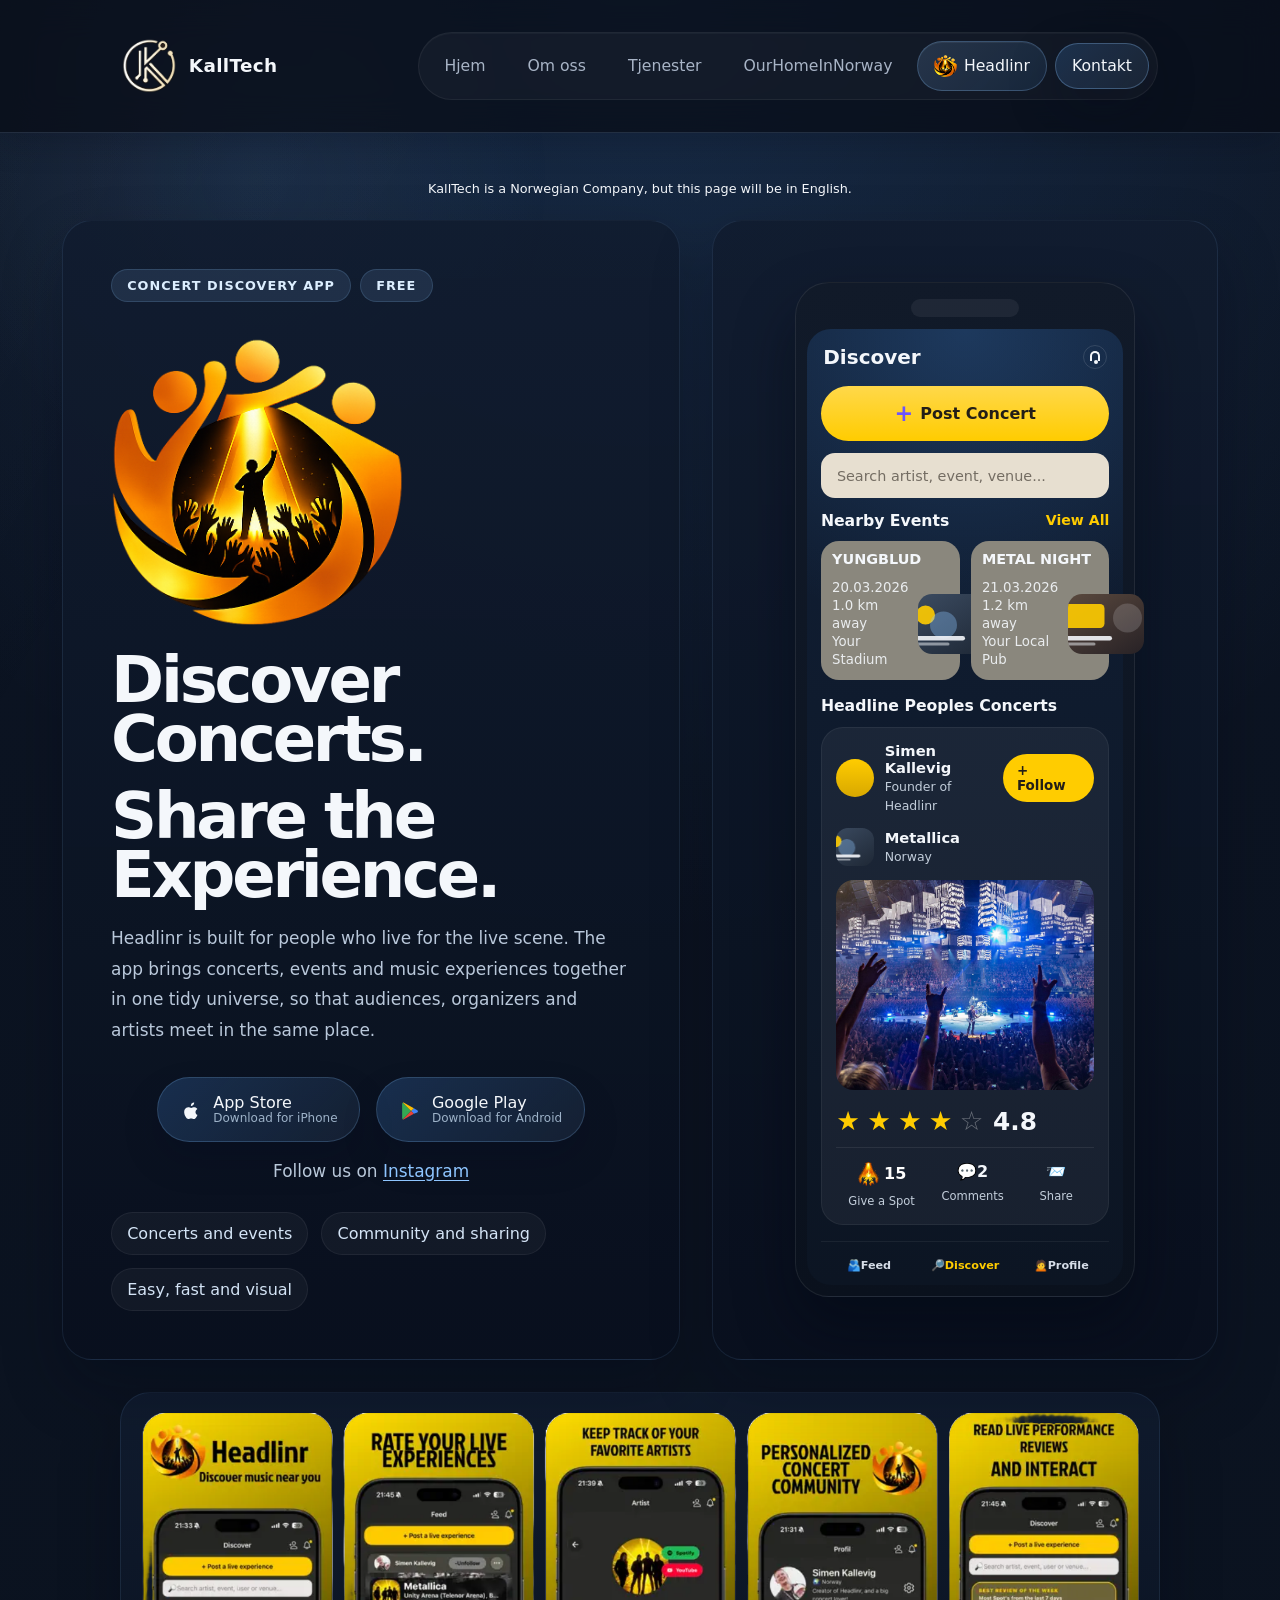
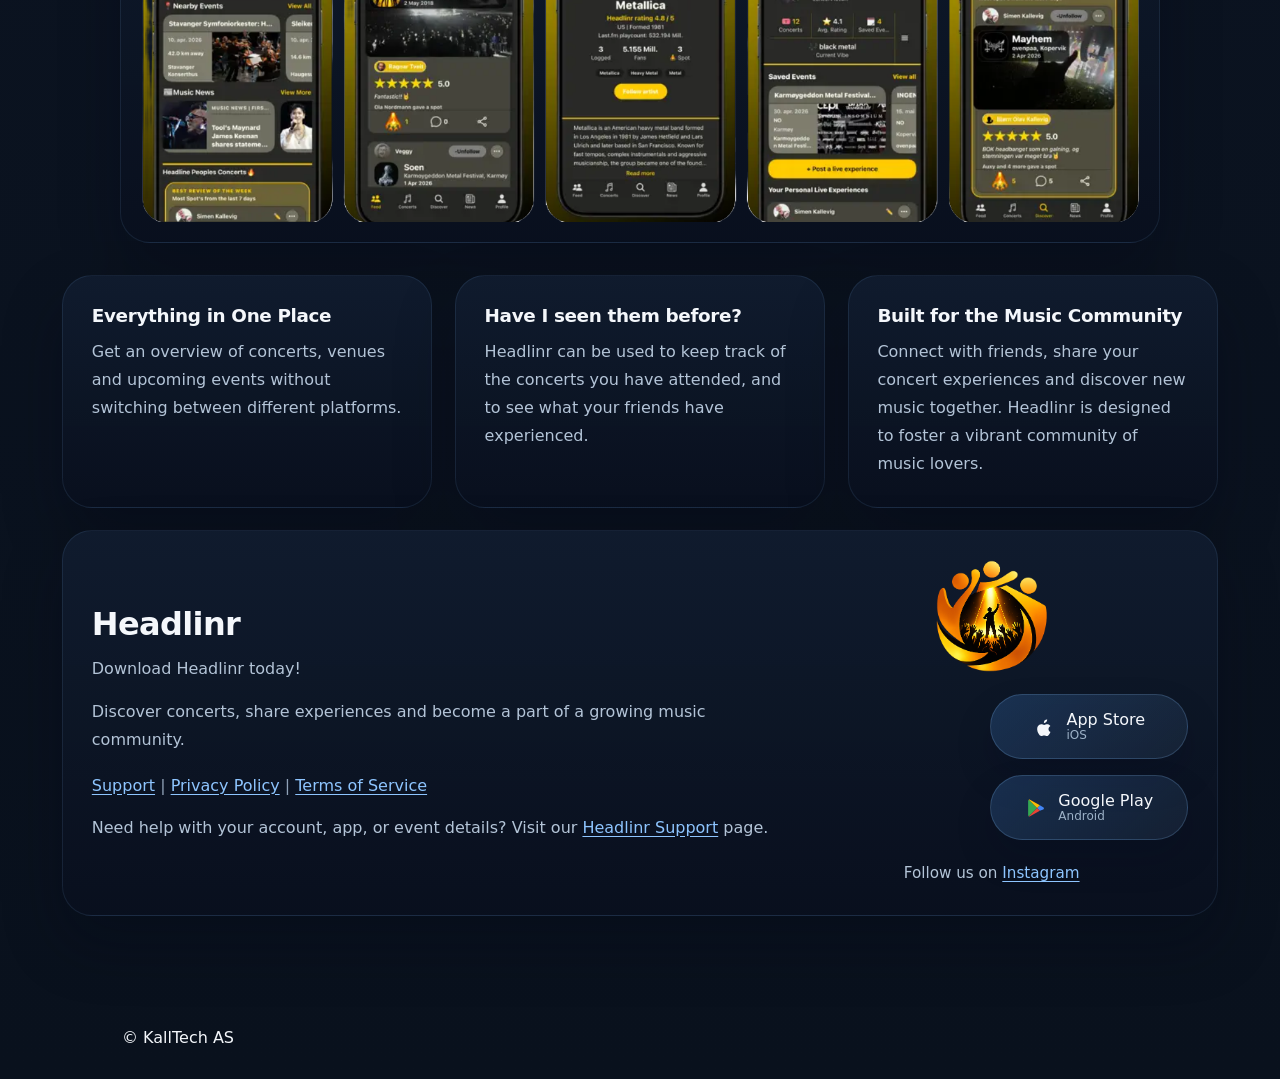
==== headlinr/index.html @ a06118d8 "Endret slik at den redirecter til app store og google play dersom brukeren lander på Headlinr fra mo" ====
<!DOCTYPE html>
<html lang="no">
<head>
  <link rel="icon" href="../headlinrfavicon.ico">
  <meta charset="UTF-8">
  <meta name="viewport" content="width=device-width, initial-scale=1.0"/>
  <title>Headlinr</title>
  <link rel="stylesheet" href="../css/style.css?v=20260510-1">
</head>
<body>

<header class="navbar">
  <div class="container nav-content">
    <a href="/" class="logo">
      <img src="../assets/Logo-Kalltech.png" alt="KallTech logo">
      <span>KallTech</span>
    </a>
    <nav class="nav-links">
      <a href="/">Hjem</a>
      <a href="/about/">Om oss</a>
      <a href="/services/">Tjenester</a>
      <a href="/ourhomeinnorway/">OurHomeInNorway</a>
      <a href="/headlinr/" class="active headlinr-link">
        <img src="../assets/Headlinr-logo.png" class="headlinr-icon" alt="Headlinr logo">
        Headlinr
      </a>
      <a href="/contact/" class="btn">Kontakt</a>
    </nav>
    <div class="menu-button" onclick="toggleMenu()">
      <span></span>
      <span></span>
      <span></span>
    </div>
  </div>
</header>

<div class="mobile-menu" id="mobileMenu">
  <a href="/">Hjem</a>
  <a href="/about/">Om oss</a>
  <a href="/services/">Tjenester</a>
  <a href="/ourhomeinnorway/">OurHomeInNorway</a>
  <a href="/headlinr/" class="active mobile-headlinr">
    <img src="../assets/Headlinr-logo.png" alt="Headlinr logo">
    Headlinr
  </a>
  <a href="/contact/" class="mobile-contact">Kontakt</a>
</div>

<main class="headlinr-page">
  <p style="text-align: center; margin-bottom: 1.5rem; font-size: 0.8rem;"> KallTech is a Norwegian Company, but this page will be in English.</p>
  <section class="headlinr-hero">
    <div class="headlinr-intro">
      <div class="headlinr-actions headlinr-store-links mobile-top-store-links">
        <a href="https://apps.apple.com/us/app/headlinr-live-music-events/id6761029478" target="_blank" rel="noopener noreferrer" class="store-button">
          <img src="../assets/apple-logo.svg" alt="Apple logo">
          <span class="store-button-stack">
            App Store
            <span class="store-button-subtitle">Download for iPhone</span>
          </span>
        </a>
        <a href="https://play.google.com/store/apps/details?id=no.kalltech.headlinr" target="_blank" rel="noopener noreferrer" class="store-button">
          <img src="../assets/google-play-logo.svg" alt="Google Play logo">
          <span class="store-button-stack">
            Google Play
            <span class="store-button-subtitle">Download for Android</span>
          </span>
        </a>
      </div>
      <span class="headlinr-kicker">Concert discovery app</span><span class="headlinr-kicker">Free</span>
      <img src="../assets/Headlinr-logo.png" alt="headlinrlogo2" class="headlinrlogo2">
      <h1>Discover Concerts.</h1><h1 style="margin-top: 1rem;">Share the Experience.</h1>
      <p>
        Headlinr is built for people who live for the live scene. The app brings concerts, events and music experiences together in one tidy universe, so that audiences, organizers and artists meet in the same place.
        
      </p>
      <div class="headlinr-actions headlinr-store-links">
        <a href="https://apps.apple.com/us/app/headlinr-live-music-events/id6761029478" target="_blank" rel="noopener noreferrer" class="store-button">
          <img src="../assets/apple-logo.svg" alt="Apple logo">
          <span class="store-button-stack">
            App Store
            <span class="store-button-subtitle">Download for iPhone</span>
          </span>
        </a>
        <a href="https://play.google.com/store/apps/details?id=no.kalltech.headlinr" target="_blank" rel="noopener noreferrer" class="store-button">
          <img src="../assets/google-play-logo.svg" alt="Google Play logo">
          <span class="store-button-stack">
            Google Play
            <span class="store-button-subtitle">Download for Android</span>
          </span>
        </a>
      </div>
      <p class="headlinr-social-link">
        Follow us on <a href="https://www.instagram.com/headlinr_app/" target="_blank" rel="noopener noreferrer" class="about-text-link">Instagram</a>
      </p>
      <div class="headlinr-meta">
        <span>Concerts and events</span>
        <span>Community and sharing</span>
        <span>Easy, fast and visual</span>
      </div>
    </div>

    <section class="headlinr-preview-panel headlinr-preview-panel-mobile">
      <img src="../assets/Headlinr_preview.png" alt="Headlinr app preview" class="headlinr-preview-image">
    </section>

    <aside class="headlinr-showcase">
      <div class="headlinr-device">
        <div class="headlinr-device-notch"></div>
        <div class="headlinr-screen">
          <div class="headlinr-app-top">
            <span class="headlinr-app-title">Discover</span>
            <span class="headlinr-app-bell" aria-hidden="true"></span>
          </div>

          <div class="headlinr-post-button">Post Concert</div>
          <div class="headlinr-search">Search artist, event, venue...</div>

          <div class="headlinr-section-bar">
            <strong>Nearby Events</strong>
            <a href="#">View All</a>
          </div>

          <div class="headlinr-nearby">
            <article class="headlinr-nearby-card">
              <h3>YUNGBLUD</h3>
              <div class="headlinr-nearby-card-content">
                <div>
                  <small>20.03.2026</small>
                  <small>1.0 km away</small>
                  <small>Your Stadium</small>
                </div>
                <img src="../assets/headlinr-event-1.svg" alt="Bytt eventbilde 1 her">
              </div>
            </article>
            <article class="headlinr-nearby-card">
              <h3>METAL NIGHT</h3>
              <div class="headlinr-nearby-card-content">
                <div>
                  <small>21.03.2026</small>
                  <small>1.2 km away</small>
                  <small>Your Local Pub</small>
                </div>
                <img src="../assets/headlinr-event-2.svg" alt="Bytt eventbilde 2 her">
              </div>
            </article>
          </div>

          <div class="headlinr-section-bar">
            <strong>Headline Peoples Concerts</strong>
          </div>

          <div class="headlinr-people-card">
            <div class="headlinr-people-head">
              <div class="headlinr-profile">
                <div class="headlinr-avatar"></div>
                <div>
                  <strong>Simen Kallevig</strong>
                  <span>Founder of Headlinr</span>
                </div>
              </div>
              <div class="headlinr-follow">+ Follow</div>
            </div>

            <div class="headlinr-band-line">
              <div class="headlinr-avatar band"></div>
              <div>
                <strong>Metallica</strong>
                <span>Norway</span>
              </div>
            </div>

            <img class="headlinr-concert-image" src="../assets/headlinr-concert-img.jpg" alt="Bytt concert card-bildet her">

            <div class="headlinr-rating">
              <span class="headlinr-star">★</span>
              <span class="headlinr-star">★</span>
              <span class="headlinr-star">★</span>
              <span class="headlinr-star">★</span>
              <span class="headlinr-star muted">☆</span>
              <span class="headlinr-rating-value">4.8</span>
            </div>

            <div class="headlinr-stats">
              <div>
                <strong>🤘15</strong>
                <span>Give a Spot</span>
              </div>
              <div>
                <strong>💬2</strong>
                <span>Comments</span>
              </div>
              <div>
                <strong>📨</strong>
                <span>Share</span>
              </div>
            </div>
          </div>

          <div class="headlinr-bottom-nav">
            <div><strong>🫂Feed</strong></div>
            <div class="active"><strong>🔎Discover</strong></div>
            <div><strong>🙍Profile</strong></div>
          </div>
        </div>
      </div>
    </aside>
  </section>

  <section class="headlinr-preview-panel">
    <img src="../assets/Headlinr_preview.png" alt="Headlinr app preview" class="headlinr-preview-image">
  </section>

  <section class="headlinr-grid">
    <article class="headlinr-feature">
      <h2>Everything in One Place</h2>
      <p>
        Get an overview of concerts, venues and upcoming events without switching between different platforms.
      </p>
    </article>
    <article class="headlinr-feature">
      <h2>Have I seen them before?</h2>
      <p>
        Headlinr can be used to keep track of the concerts you have attended, and to see what your friends have experienced.
      </p>
    </article>
    <article class="headlinr-feature">
      <h2>Built for the Music Community</h2>
      <p>
        Connect with friends, share your concert experiences and discover new music together. Headlinr is designed to foster a vibrant community of music lovers.
      </p>
    </article>

    <div class="headlinr-stores">
      <div>
        <h2 style="font-size: 2em;">Headlinr </h2>
        <p>Download Headlinr today!</p>
        <p style="margin-top: 15px;">Discover concerts, share experiences and become a part of a growing music community.
        </p>
        <p style="margin-top: 18px;">
          <a href="/headlinr/support/" class="about-text-link">Support</a>
          <span class="about-muted">|</span>
          <a href="/headlinr/privacy/" class="about-text-link">Privacy Policy</a>
          <span class="about-muted">|</span>
          <a href="/headlinr/terms/" class="about-text-link">Terms of Service</a>
        </p>
        <p style="margin-top: 14px; color: #b3c4d7;">Need help with your account, app, or event details? Visit our <a href="/headlinr/support/" class="about-text-link">Headlinr Support</a> page.</p>
      </div>
      
      <div class="headlinr-store-cta">
        <img src="../assets/Headlinr-logo.png" alt="headlinrlogo3" class="headlinrlogo3">
        <div class="headlinr-actions headlinr-store-links">
          <a href="https://apps.apple.com/us/app/headlinr-live-music-events/id6761029478" target="_blank" rel="noopener noreferrer" class="store-button">
            <img src="../assets/apple-logo.svg" alt="Apple logo">
            <span class="store-button-stack">
              App Store
              <span class="store-button-subtitle">iOS</span>
            </span>
          </a>
          
          <a href="https://play.google.com/store/apps/details?id=no.kalltech.headlinr" target="_blank" rel="noopener noreferrer" class="store-button">
            <img src="../assets/google-play-logo.svg" alt="Google Play logo">
            <span class="store-button-stack">
              Google Play
              <span class="store-button-subtitle">Android</span>
            </span>
          </a>
        </div>
        <p class="headlinr-social-link">
          Follow us on <a href="https://www.instagram.com/headlinr_app/" target="_blank" rel="noopener noreferrer" class="about-text-link">Instagram</a>
        </p>
      </div>
    </div>
  </section>
</main>

<footer>
  <div class="container">
    <p>&copy; KallTech AS</p>
  </div>
</footer>

<script src="../assets/site.js"></script>

</body>
</html>
---- css/style.css ----
:root {
  --bg: #0a1220;
  --bg-elevated: rgba(10, 18, 32, 0.82);
  --surface: rgba(17, 28, 47, 0.78);
  --surface-strong: #15243c;
  --text: #f4f7fb;
  --muted: #a8b4c6;
  --accent: #8ec5ff;
  --accent-strong: #4ea1ff;
  --border: rgba(160, 193, 232, 0.16);
  --shadow: 0 18px 50px rgba(3, 10, 24, 0.28);
  --theme-transition-duration: 1500ms;
  --page-fade-duration: 800ms;
  --theme-transition-ease: cubic-bezier(0.22, 1, 0.36, 1);
}

* {
  margin: 0;
  padding: 0;
  box-sizing: border-box;
  font-family: "Segoe UI", system-ui, sans-serif;
}

html {
  scroll-behavior: smooth;
}

body {
  position: relative;
  isolation: isolate;
  background: var(--bg);
  color: var(--text);
  background-image:
    radial-gradient(circle at top, rgba(78, 161, 255, 0.16), transparent 34%),
    linear-gradient(180deg, #0d1524 0%, #09111d 100%);
  min-height: 100vh;
  transition: color var(--theme-transition-duration) var(--theme-transition-ease);
}

body::before {
  content: "";
  position: fixed;
  inset: 0;
  z-index: -2;
  pointer-events: none;
  background:
    linear-gradient(120deg, rgba(255, 255, 255, 0.025), transparent 30%),
    radial-gradient(circle at 20% 20%, rgba(142, 197, 255, 0.08), transparent 25%);
  opacity: 0.9;
  transition:
    background var(--theme-transition-duration) var(--theme-transition-ease),
    opacity var(--theme-transition-duration) var(--theme-transition-ease);
}

body::after {
  content: "";
  position: fixed;
  inset: 0;
  z-index: -1;
  pointer-events: none;
  opacity: 0;
  background:
    radial-gradient(circle at top, rgba(78, 161, 255, 0.16), transparent 34%),
    linear-gradient(180deg, #0d1524 0%, #09111d 100%);
  transition:
    opacity var(--theme-transition-duration) var(--theme-transition-ease),
    background var(--theme-transition-duration) var(--theme-transition-ease);
}

body.page-is-leaving::after {
  opacity: 1;
}

.container {
  max-width: 1100px;
  margin: auto;
  padding: 2rem;
}

.navbar{
  position: sticky;
  top: 0;
  z-index: 900;
  background: rgba(7, 12, 22, 0.72);
  backdrop-filter: blur(18px);
  border-bottom: 1px solid var(--border);
  box-shadow: 0 10px 30px rgba(1, 6, 17, 0.18);
  transition:
    background var(--theme-transition-duration) var(--theme-transition-ease),
    border-color var(--theme-transition-duration) var(--theme-transition-ease),
    box-shadow var(--theme-transition-duration) var(--theme-transition-ease);
}

.nav-content {
  display: flex;
  justify-content: space-between;
  align-items: center;
  gap: 1.25rem;
  min-height: 88px;
}

.menu-button{
  display:none;
  flex-direction:column;
  gap:5px;
  cursor:pointer;
  padding: 0.85rem;
  border-radius: 16px;
  background: rgba(255, 255, 255, 0.04);
  border: 1px solid rgba(255, 255, 255, 0.08);
  transition: background 0.25s ease, border-color 0.25s ease, transform 0.25s ease;
}

.menu-button:hover {
  background: rgba(142, 197, 255, 0.1);
  border-color: rgba(142, 197, 255, 0.28);
  transform: translateY(-1px);
}

.menu-button span{
  width:24px;
  height:2px;
  background:#e6edf3;
  border-radius: 999px;
}

.logo{
  display:flex;
  align-items:center;
  gap:12px;
  text-decoration:none;
  color:var(--text);
  font-size: 1.15rem;
  font-weight: 600;
  letter-spacing: 0.02em;
  transition: color var(--theme-transition-duration) var(--theme-transition-ease);
}

.logo img{
  height:55px;
}

.nav-links {
  display: flex;
  align-items: center;
  gap: 0.5rem;
  padding: 0.5rem;
  border-radius: 999px;
  background: rgba(255, 255, 255, 0.035);
  border: 1px solid rgba(255, 255, 255, 0.06);
  box-shadow: inset 0 1px 0 rgba(255, 255, 255, 0.03);
  transition:
    background var(--theme-transition-duration) var(--theme-transition-ease),
    border-color var(--theme-transition-duration) var(--theme-transition-ease);
}

.mobile-menu {
  display: none;
}

.nav-links a,
.mobile-menu a {
  position: relative;
}

.headlinr-link,
.mobile-headlinr{
  display:flex;
  align-items:center;
  gap:6px;
}

.headlinr-icon{
  height:22px;
}

.headlinrlogo {
  display: flex;
  justify-content: center;
  align-items: center;
  margin: 2rem 0;            
}

.headlinrlogo img {
  height: 360px;
  width: auto;
}
.headlinrlogo2 {
  height: 290px;
  width: auto;
  max-width: 100%;
  object-fit: contain;
  display: block;
  margin: 1rem 0 1.5rem;
}
.headlinrlogo3 {
  height: 112px;
  width: 112px;
  display: block;
  margin: 0 auto 1rem;
}
.Kalltechlogo {
  display: flex;
  justify-content: center;
  align-items: center;
  margin-top: 2rem;            
}

.Kalltechlogo img {
  height: 300px;
  width: auto;
}

.nav-links a,
.mobile-menu a {
  display: inline-flex;
  align-items: center;
  justify-content: center;
  gap: 0.45rem;
  text-decoration: none;
  color: var(--muted);
  transition:
    color var(--theme-transition-duration) var(--theme-transition-ease),
    background var(--theme-transition-duration) var(--theme-transition-ease),
    border-color var(--theme-transition-duration) var(--theme-transition-ease),
    transform 0.25s ease;
}

.nav-links a {
  padding: 0.8rem 1rem;
  border-radius: 999px;
  border: 1px solid transparent;
  font-size: 0.98rem;
  font-weight: 500;
}

.nav-links a:hover {
  color: var(--text);
  background: rgba(255, 255, 255, 0.055);
  border-color: rgba(255, 255, 255, 0.08);
  transform: translateY(-1px);
}

.nav-links a.active {
  color: var(--text);
  background: linear-gradient(135deg, rgba(142, 197, 255, 0.16), rgba(78, 161, 255, 0.1));
  border-color: rgba(142, 197, 255, 0.25);
  box-shadow: inset 0 1px 0 rgba(255, 255, 255, 0.06);
}

.nav-links .btn,
.mobile-menu .mobile-contact {
  color: var(--text);
  background: linear-gradient(135deg, rgba(78, 161, 255, 0.18), rgba(142, 197, 255, 0.08));
  border-color: rgba(142, 197, 255, 0.3);
}

.nav-links .btn:hover,
.mobile-menu .mobile-contact:hover {
  color: var(--text);
  background: linear-gradient(135deg, rgba(78, 161, 255, 0.28), rgba(142, 197, 255, 0.16));
  border-color: rgba(142, 197, 255, 0.42);
}

a {
  text-decoration: none;
  color: inherit;
}

a:hover {
  color: inherit;
}

.btn {
  padding: 0.8rem 1.15rem;
  border: 1px solid var(--accent);
  border-radius: 999px;
  color: var(--accent);
  font-weight: 600;
  box-shadow: var(--shadow);
}

.btn.secondary {
  display: inline-block;
  margin-top: 1rem;
}

.btnincontainer {
  padding: 0.5rem 0.5rem;
  border: 1px solid var(--accent);
  border-radius: 6px;
  color: var(--accent);
}

.btnincontainer.secondary {
  display: inline-block;
  margin-top: 1rem;
}

.hero {
  padding: 6rem 2rem;
  text-align: center;
}

.hero h1 {
  font-size: 3rem;
  margin-bottom: 1rem;
  letter-spacing: -0.03em;
}

.features {
  display: grid;
  grid-template-columns: repeat(auto-fit, minmax(250px, 1fr));
  gap: 2rem;
  align-items: center;
}

.feature {
  background: linear-gradient(180deg, rgba(21, 36, 60, 0.95), rgba(15, 25, 41, 0.95));
  padding: 2rem;
  border-radius: 20px;
  border: 1px solid rgba(142, 197, 255, 0.08);
  box-shadow: var(--shadow);
}

.page h1 {
  margin-bottom: 1rem;
}

.page {
  position: relative;
  z-index: 1;
}

.about-page {
  max-width: 920px;
  padding-top: 4rem;
  padding-bottom: 5rem;
}

.about-hero {
  margin-bottom: 3rem;
}

.about-kicker {
  display: inline-flex;
  align-items: center;
  padding: 0.45rem 0.9rem;
  margin-bottom: 1rem;
  border-radius: 999px;
  color: #dceeff;
  background: rgba(142, 197, 255, 0.12);
  border: 1px solid rgba(142, 197, 255, 0.16);
  font-size: 0.8rem;
  font-weight: 700;
  letter-spacing: 0.08em;
  text-transform: uppercase;
}

.about-hero h1 {
  font-size: clamp(2.4rem, 5vw, 4.2rem);
  line-height: 1.02;
  letter-spacing: -0.04em;
  margin-bottom: 1.2rem;
}

.about-lead {
  max-width: 60ch;
  color: #b9c8da;
  font-size: 1.08rem;
  line-height: 1.9;
}

.about-section {
  padding: 2rem 0;
  border-top: 1px solid rgba(255, 255, 255, 0.08);
}

.about-section h2 {
  margin-bottom: 1rem;
  font-size: 1.35rem;
  letter-spacing: -0.02em;
}

.about-section p {
  max-width: 68ch;
  color: #c0cfde;
  line-height: 1.9;
}

.about-section p + p {
  margin-top: 1rem;
}

.about-inline-links {
  display: flex;
  flex-wrap: wrap;
  align-items: center;
  gap: 1rem;
  margin-top: 1.4rem;
}

.about-text-link {
  color: #8ec5ff;
  text-decoration: underline;
  text-underline-offset: 0.2rem;
}

.about-muted {
  color: #8fa1b7;
}

.about-closing {
  border-bottom: 1px solid rgba(255, 255, 255, 0.08);
}

.services li {
  margin: 0.8rem 0;
}

.warm-theme-page.warm-theme-active {
  color: #42352b;
  background:
    radial-gradient(circle at top, rgba(214, 189, 156, 0.38), transparent 32%),
    linear-gradient(180deg, #f8f3eb 0%, #efe4d6 100%);
}

.warm-theme-page.warm-theme-active::before {
  background:
    linear-gradient(135deg, rgba(255, 255, 255, 0.28), transparent 34%),
    radial-gradient(circle at 15% 15%, rgba(214, 189, 156, 0.22), transparent 24%);
}

.warm-theme-page.warm-theme-active .navbar {
  background: rgba(248, 242, 233, 0.84);
  border-bottom: 1px solid rgba(117, 91, 67, 0.12);
  box-shadow: 0 12px 30px rgba(110, 89, 67, 0.08);
}

.warm-theme-page.warm-theme-active .logo,
.warm-theme-page.warm-theme-active .nav-links .btn,
.warm-theme-page.warm-theme-active .mobile-menu .mobile-contact,
.warm-theme-page.warm-theme-active .nav-links a.active,
.warm-theme-page.warm-theme-active .mobile-menu a.active {
  color: #43362b;
}

.warm-theme-page.warm-theme-active .nav-links {
  background: rgba(255, 255, 255, 0.52);
  border-color: rgba(117, 91, 67, 0.1);
}

.warm-theme-page.warm-theme-active .nav-links a,
.warm-theme-page.warm-theme-active .mobile-menu a {
  color: #7c6959;
}

.warm-theme-page.warm-theme-active .nav-links a:hover {
  color: #43362b;
  background: rgba(117, 91, 67, 0.06);
  border-color: rgba(117, 91, 67, 0.08);
}

.warm-theme-page.warm-theme-active .nav-links a.active,
.warm-theme-page.warm-theme-active .mobile-menu a.active {
  background: linear-gradient(135deg, rgba(214, 189, 156, 0.36), rgba(255, 255, 255, 0.58));
  border-color: rgba(117, 91, 67, 0.16);
  box-shadow: inset 0 1px 0 rgba(255, 255, 255, 0.4);
}

.warm-theme-page.warm-theme-active .nav-links .btn,
.warm-theme-page.warm-theme-active .mobile-menu .mobile-contact {
  background: linear-gradient(135deg, rgba(214, 189, 156, 0.42), rgba(255, 255, 255, 0.62));
  border-color: rgba(117, 91, 67, 0.16);
}

.warm-theme-page.warm-theme-active .menu-button {
  background: rgba(255, 255, 255, 0.5);
  border-color: rgba(117, 91, 67, 0.1);
}

.warm-theme-page.warm-theme-active .menu-button span {
  background: #5e4c3d;
}

.warm-theme-page.warm-theme-active .mobile-menu {
  background: rgba(248, 242, 233, 0.97);
  border-left: 1px solid rgba(117, 91, 67, 0.12);
}

.warm-theme-page.warm-theme-active .mobile-menu a:hover {
  color: #43362b;
  background: rgba(117, 91, 67, 0.06);
  border-color: rgba(117, 91, 67, 0.08);
}

.warm-theme-page.warm-theme-active footer {
  color: #6f5c4c;
}

.warm-theme-page main,
.warm-theme-page footer,
.page-pre-enter main,
.page-pre-enter footer,
.page-transition-exit main,
.page-transition-exit footer,
.page-transition-enter main,
.page-transition-enter footer {
  transition:
    opacity var(--page-fade-duration) var(--theme-transition-ease),
    transform var(--page-fade-duration) var(--theme-transition-ease);
}

.page-pre-enter main,
.page-pre-enter footer {
  opacity: 0;
  transform: translateY(18px);
}

.warm-theme-page.warm-theme-exit main,
.warm-theme-page.warm-theme-exit footer,
.page-transition-exit main,
.page-transition-exit footer {
  opacity: 0;
  transform: translateY(20px);
}

.our-home-shell {
  max-width: 1180px;
  margin: 0 auto;
  padding: 3rem 2rem 5rem;
}

.warm-theme-page.warm-theme-active .our-home-shell {
  animation: warmThemeFade 1.35s var(--theme-transition-ease) both;
}

.our-home-hero {
  display: grid;
  grid-template-columns: minmax(0, 1.2fr) minmax(280px, 0.8fr);
  gap: 2rem;
  align-items: stretch;
}

.our-home-intro,
.our-home-card,
.our-home-gallery figure {
  background: rgba(255, 255, 255, 0.58);
  border: 1px solid rgba(117, 91, 67, 0.1);
  border-radius: 28px;
  box-shadow: 0 24px 50px rgba(120, 97, 71, 0.08);
}

.our-home-intro {
  padding: 3rem;
}

.our-home-kicker {
  display: inline-block;
  margin-bottom: 1rem;
  padding: 0.45rem 0.9rem;
  border-radius: 999px;
  background: rgba(214, 189, 156, 0.28);
  color: #7a604a;
  font-size: 0.8rem;
  font-weight: 700;
  letter-spacing: 0.08em;
  text-transform: uppercase;
}

.our-home-intro h1 {
  font-size: clamp(2.8rem, 5vw, 4.6rem);
  line-height: 0.95;
  letter-spacing: -0.04em;
  margin-bottom: 1.25rem;
}

.our-home-intro p {
  max-width: 55ch;
  font-size: 1.05rem;
  line-height: 1.75;
  color: #6f5c4c;
}

.our-home-actions {
  display: flex;
  flex-wrap: wrap;
  gap: 1rem;
  margin-top: 2rem;
}

.our-home-link {
  display: inline-flex;
  align-items: center;
  gap: 0.75rem;
  padding: 1rem 1.4rem;
  border-radius: 999px;
  background: #43362b;
  color: #f8f3eb;
  box-shadow: 0 20px 40px rgba(67, 54, 43, 0.18);
  transition: transform 0.25s ease, box-shadow 0.25s ease, background 0.25s ease;
}

.our-home-link:hover {
  transform: translateY(-2px);
  box-shadow: 0 24px 45px rgba(67, 54, 43, 0.24);
  background: #34281f;
}

.our-home-note {
  display: inline-flex;
  align-items: center;
  padding: 1rem 1.15rem;
  border-radius: 999px;
  background: rgba(214, 189, 156, 0.24);
  color: #7a604a;
}

.our-home-card {
  padding: 2rem;
  display: flex;
  flex-direction: column;
  justify-content: space-between;
  gap: 1.2rem;
}

.our-home-card h2,
.our-home-gallery h2 {
  font-size: 1.1rem;
  letter-spacing: -0.02em;
}

.our-home-card p,
.our-home-gallery figcaption,
.our-home-gallery p {
  color: #6f5c4c;
  line-height: 1.7;
}

.our-home-list {
  display: grid;
  gap: 0.9rem;
}

.our-home-list span {
  display: inline-flex;
  align-items: center;
  gap: 0.7rem;
  padding: 0.95rem 1rem;
  border-radius: 18px;
  background: rgba(214, 189, 156, 0.16);
}

.our-home-gallery {
  margin-top: 2rem;
  display: grid;
  grid-template-columns: repeat(3, minmax(0, 1fr));
  gap: 1.4rem;
}

.our-home-gallery figure {
  padding: 1rem;
  animation: floatIn 0.9s ease both;
}

.our-home-gallery figure:nth-child(2) {
  animation-delay: 0.12s;
}

.our-home-gallery figure:nth-child(3) {
  animation-delay: 0.24s;
}

.our-home-gallery-image {
  width: 100%;
  aspect-ratio: 4 / 5;
  border-radius: 22px;
  background:
    linear-gradient(135deg, rgba(214, 189, 156, 0.42), rgba(255, 255, 255, 0.92)),
    repeating-linear-gradient(
      -45deg,
      rgba(117, 91, 67, 0.08) 0,
      rgba(117, 91, 67, 0.08) 12px,
      rgba(255, 255, 255, 0.22) 12px,
      rgba(255, 255, 255, 0.22) 24px
    );
  overflow: hidden;
}

.our-home-gallery-image img {
  width: 100%;
  height: 100%;
  object-fit: cover;
  display: block;
}

.our-home-gallery figcaption {
  padding: 1rem 0.35rem 0.25rem;
}

.our-home-gallery strong {
  display: block;
  margin-bottom: 0.35rem;
  color: #43362b;
}

.headlinr-page {
  position: relative;
  z-index: 1;
  max-width: 1220px;
  margin: 0 auto;
  padding: 3rem 2rem 5rem;
}

.headlinr-hero {
  display: grid;
  grid-template-columns: minmax(0, 1.1fr) minmax(320px, 0.9fr);
  gap: 2rem;
  align-items: stretch;
}

.headlinr-intro,
.headlinr-showcase,
.headlinr-feature,
.headlinr-stores {
  border-radius: 30px;
  border: 1px solid rgba(142, 197, 255, 0.1);
  background:
    linear-gradient(180deg, rgba(17, 28, 47, 0.92), rgba(9, 16, 30, 0.96));
  box-shadow: 0 28px 60px rgba(2, 8, 21, 0.28);
}

.headlinr-intro {
  padding: 3rem;
  overflow: hidden;
}

.headlinr-kicker {
  display: inline-flex;
  align-items: center;
  gap: 0.55rem;
  padding: 0.5rem 0.95rem;
  margin-bottom: 1.2rem;
  border-radius: 999px;
  color: #dceeff;
  background: rgba(142, 197, 255, 0.12);
  border: 1px solid rgba(142, 197, 255, 0.16);
  font-size: 0.8rem;
  font-weight: 700;
  letter-spacing: 0.08em;
  text-transform: uppercase;
}

.headlinr-kicker + .headlinr-kicker {
  margin-left: 0.55rem;
}

.headlinr-intro h1 {
  font-size: clamp(3rem, 5vw, 5rem);
  line-height: 0.92;
  letter-spacing: -0.05em;
  margin-bottom: 1.15rem;
}

.headlinr-intro p {
  max-width: 58ch;
  color: #b9c8da;
  font-size: 1.06rem;
  line-height: 1.8;
}

.headlinr-actions {
  display: flex;
  flex-wrap: wrap;
  gap: 1rem;
  margin-top: 2rem;
}

.headlinr-store-cta {
  display: flex;
  flex-direction: column;
  align-items: center;
  gap: 0.4rem;
}

.headlinr-store-links {
  justify-content: center;
}

.mobile-top-store-links {
  display: none;
}

.headlinr-social-link {
  margin-top: 0.85rem;
  text-align: center;
  color: #b3c4d7;
  font-size: 0.95rem;
}

.store-button {
  display: inline-flex;
  align-items: center;
  justify-content: center;
  gap: 0.7rem;
  min-width: 198px;
  padding: 1rem 1.35rem;
  border-radius: 999px;
  border: 1px solid rgba(142, 197, 255, 0.2);
  color: #f4f7fb;
  background: linear-gradient(135deg, rgba(78, 161, 255, 0.2), rgba(142, 197, 255, 0.08));
  box-shadow: 0 18px 36px rgba(4, 12, 28, 0.2);
  transition: transform 0.25s ease, box-shadow 0.25s ease, background 0.25s ease, border-color 0.25s ease;
}

.store-button img {
  width: 22px;
  height: 22px;
  flex-shrink: 0;
}

.store-button-stack {
  display: inline-flex;
  flex-direction: column;
  align-items: flex-start;
  line-height: 1.1;
}

.store-button:hover {
  transform: translateY(-2px);
  background: linear-gradient(135deg, rgba(78, 161, 255, 0.28), rgba(142, 197, 255, 0.14));
  border-color: rgba(142, 197, 255, 0.3);
  box-shadow: 0 22px 40px rgba(4, 12, 28, 0.28);
}

.store-button-subtitle {
  display: block;
  font-size: 0.75rem;
  color: #9db2c8;
}

.headlinr-meta {
  display: flex;
  flex-wrap: wrap;
  gap: 0.8rem;
  margin-top: 1.6rem;
}

.headlinr-meta span {
  padding: 0.7rem 0.95rem;
  border-radius: 999px;
  background: rgba(255, 255, 255, 0.04);
  border: 1px solid rgba(255, 255, 255, 0.06);
  color: #d4e4f6;
}

.headlinr-showcase {
  padding: 1.4rem;
  display: grid;
  place-items: center;
  position: relative;
  overflow: hidden;
}

.headlinr-showcase::before {
  content: "";
  position: absolute;
  inset: 10% 16% auto;
  height: 180px;
  border-radius: 999px;
  background: radial-gradient(circle, rgba(78, 161, 255, 0.3), transparent 70%);
  filter: blur(12px);
}

.headlinr-device {
  position: relative;
  width: min(100%, 340px);
  padding: 0.7rem;
  border-radius: 34px;
  background: linear-gradient(180deg, #111a29, #0a111d);
  border: 1px solid rgba(255, 255, 255, 0.08);
  box-shadow: 0 30px 60px rgba(1, 7, 18, 0.45);
  animation: deviceFloat 6s ease-in-out infinite;
}

.headlinr-device-notch {
  width: 34%;
  height: 18px;
  margin: 0.25rem auto 0.8rem;
  border-radius: 999px;
  background: rgba(255, 255, 255, 0.06);
}

.headlinr-screen {
  padding: 0.85rem;
  border-radius: 24px;
  background:
    radial-gradient(circle at top, rgba(78, 161, 255, 0.2), transparent 32%),
    linear-gradient(180deg, #111f35 0%, #0c1523 100%);
}

.headlinr-app-top {
  display: flex;
  align-items: center;
  justify-content: space-between;
  margin-bottom: 0.8rem;
  padding: 0.1rem 0.15rem 0.3rem;
}

.headlinr-app-title {
  font-size: 1.25rem;
  font-weight: 700;
}

.headlinr-app-bell {
  width: 24px;
  height: 24px;
  border-radius: 999px;
  border: 1px solid rgba(255,255,255,0.12);
  position: relative;
}

.headlinr-app-bell::before {
  content: "";
  position: absolute;
  inset: 5px 6px 7px;
  border: 2px solid #f4f7fb;
  border-top-left-radius: 12px;
  border-top-right-radius: 12px;
  border-bottom: 0;
}

.headlinr-app-bell::after {
  content: "";
  position: absolute;
  left: 10px;
  bottom: 4px;
  width: 4px;
  height: 4px;
  border-radius: 50%;
  background: #f4f7fb;
}

.headlinr-post-button {
  display: flex;
  align-items: center;
  justify-content: center;
  gap: 0.45rem;
  margin-bottom: 0.8rem;
  padding: 1rem;
  border-radius: 999px;
  background: linear-gradient(180deg, #ffd84a 0%, #ffcc00 100%);
  color: #231e17;
  font-weight: 700;
}

.headlinr-post-button::before {
  content: "+";
  color: #6c54ff;
  font-size: 1.4rem;
  line-height: 1;
}

.headlinr-search {
  margin-bottom: 0.8rem;
  padding: 0.9rem 1rem;
  border-radius: 14px;
  background: #e7dfd0;
  color: #746d63;
  font-size: 0.9rem;
}

.headlinr-section-bar {
  display: flex;
  align-items: center;
  justify-content: space-between;
  margin-bottom: 0.7rem;
}

.headlinr-section-bar strong {
  font-size: 0.98rem;
}

.headlinr-section-bar a {
  color: #ffcc00;
  font-size: 0.88rem;
  font-weight: 700;
}

.headlinr-nearby {
  display: grid;
  grid-template-columns: repeat(2, minmax(0, 1fr));
  gap: 0.7rem;
  margin-bottom: 1rem;
}

.headlinr-nearby-card {
  min-width: 0;
  padding: 0.7rem;
  border-radius: 18px;
  background: #8a877d;
  color: #f4f7fb;
}

.headlinr-nearby-card h3 {
  font-size: 0.9rem;
  line-height: 1.1;
  margin-bottom: 0.7rem;
  white-space: nowrap;
  overflow: hidden;
  text-overflow: ellipsis;
}

.headlinr-nearby-card-content {
  display: grid;
  grid-template-columns: 1fr 76px;
  gap: 0.6rem;
  align-items: center;
}

.headlinr-nearby-card small {
  display: block;
  color: rgba(244, 247, 251, 0.9);
  line-height: 1.35;
}

.headlinr-nearby-card img {
  width: 76px;
  height: 60px;
  object-fit: cover;
  border-radius: 14px;
}

.headlinr-people-card {
  padding: 0.9rem;
  border-radius: 22px;
  background: rgba(255,255,255,0.05);
  border: 1px solid rgba(255,255,255,0.06);
}

.headlinr-people-head {
  display: flex;
  align-items: center;
  justify-content: space-between;
  margin-bottom: 0.85rem;
}

.headlinr-profile {
  display: flex;
  align-items: center;
  gap: 0.65rem;
}

.headlinr-avatar {
  width: 38px;
  height: 38px;
  border-radius: 50%;
  background: linear-gradient(180deg, #ffcc00, #d8a800);
  flex-shrink: 0;
}

.headlinr-avatar.band {
  border-radius: 12px;
  background-image: url("../assets/headlinr-event-1.svg");
  background-size: cover;
  background-position: center;
}

.headlinr-profile strong,
.headlinr-band-line strong {
  display: block;
  font-size: 0.92rem;
}

.headlinr-profile span,
.headlinr-band-line span {
  color: #c2cdda;
  font-size: 0.78rem;
}

.headlinr-follow {
  padding: 0.55rem 0.9rem;
  border-radius: 999px;
  background: #ffcc00;
  color: #231e17;
  font-weight: 700;
  font-size: 0.84rem;
}

.headlinr-band-line {
  display: flex;
  align-items: center;
  gap: 0.65rem;
  margin-bottom: 0.9rem;
}

.headlinr-concert-image {
  width: 100%;
  height: 210px;
  object-fit: cover;
  border-radius: 18px;
  background: rgba(255,255,255,0.06);
}

.headlinr-rating {
  display: flex;
  align-items: center;
  gap: 0.45rem;
  padding: 0.8rem 0 0.7rem;
  border-bottom: 1px solid rgba(255,255,255,0.08);
}

.headlinr-star {
  color: #ffcc00;
  font-size: 1.65rem;
  line-height: 1;
}

.headlinr-star.muted {
  color: rgba(255,255,255,0.35);
}

.headlinr-rating-value {
  margin-left: 0.15rem;
  font-size: 1.55rem;
  font-weight: 700;
}

.headlinr-stats {
  display: grid;
  grid-template-columns: 1.2fr repeat(2, minmax(0, 1fr));
  gap: 0.5rem;
  padding-top: 0.85rem;
  text-align: center;
}

.headlinr-stats strong {
  display: block;
  margin-bottom: 0.3rem;
}

.headlinr-stats > div:first-child strong {
  position: relative;
  display: inline-flex;
  align-items: center;
  justify-content: center;
  white-space: nowrap;
  color: transparent;
  font-size: 0;
}

.headlinr-stats > div:first-child strong::before {
  content: "";
  display: block;
  width: 24px;
  height: 24px;
  margin-right: 0.2rem;
  background: url("../assets/Headlinr_moment.png") center / contain no-repeat;
}

.headlinr-stats > div:first-child strong::after {
  content: "15";
  font-size: 1rem;
  line-height: 1;
  color: #ffffff;
}

.headlinr-stats > div:first-child span {
  white-space: nowrap;
}

.headlinr-stats span {
  color: #c2cdda;
  font-size: 0.72rem;
}

.headlinr-bottom-nav {
  display: grid;
  grid-template-columns: repeat(3, minmax(0, 1fr));
  margin-top: 1rem;
  padding-top: 0.8rem;
  border-top: 1px solid rgba(255,255,255,0.06);
}

.headlinr-bottom-nav div {
  text-align: center;
  color: #d6dde8;
  font-size: 0.72rem;
}

.headlinr-bottom-nav strong {
  display: block;
  margin-top: 0.25rem;
  font-size: 0.7rem;
}

.headlinr-bottom-nav .active {
  color: #ffcc00;
}

.headlinr-screen-header {
  display: flex;
  align-items: center;
  justify-content: space-between;
  margin-bottom: 1rem;
}

.headlinr-screen-title {
  font-size: 1.1rem;
  font-weight: 700;
}

.headlinr-live {
  padding: 0.35rem 0.65rem;
  border-radius: 999px;
  background: rgba(255, 108, 122, 0.16);
  color: #ff9faa;
  font-size: 0.75rem;
  font-weight: 700;
  letter-spacing: 0.06em;
  text-transform: uppercase;
}

.headlinr-event {
  padding: 1rem;
  border-radius: 20px;
  background: rgba(255, 255, 255, 0.05);
  border: 1px solid rgba(255, 255, 255, 0.06);
}

.headlinr-event + .headlinr-event {
  margin-top: 0.8rem;
}

.headlinr-event strong {
  display: block;
  margin-bottom: 0.35rem;
  font-size: 1rem;
}

.headlinr-event p,
.headlinr-event small {
  color: #aebfd4;
}

.headlinr-pulse {
  display: inline-flex;
  align-items: center;
  gap: 0.45rem;
  margin-top: 0.85rem;
  color: #dbe8f7;
  font-size: 0.85rem;
}

.headlinr-pulse::before {
  content: "";
  width: 9px;
  height: 9px;
  border-radius: 50%;
  background: #ff677b;
  box-shadow: 0 0 0 rgba(255, 103, 123, 0.6);
  animation: pulse 1.8s infinite;
}

.headlinr-grid {
  margin-top: 2rem;
  display: grid;
  grid-template-columns: repeat(3, minmax(0, 1fr));
  gap: 1.4rem;
}

.headlinr-preview-panel {
  margin: 2rem auto 0;
  max-width: 1040px;
  padding: 1.25rem;
  border-radius: 30px;
  border: 1px solid rgba(142, 197, 255, 0.1);
  background: linear-gradient(180deg, rgba(17, 28, 47, 0.92), rgba(9, 16, 30, 0.96));
  box-shadow: 0 28px 60px rgba(2, 8, 21, 0.28);
  overflow: hidden;
}

.headlinr-preview-image {
  display: block;
  width: 100%;
  max-width: 100%;
  height: auto;
  max-height: 680px;
  object-fit: contain;
  border-radius: 22px;
}

.headlinr-preview-panel-mobile {
  display: none;
}

.headlinr-feature,
.headlinr-stores {
  padding: 1.8rem;
}

.headlinr-feature {
  min-width: 0;
}

.headlinr-feature h2,
.headlinr-stores h2 {
  margin-bottom: 0.75rem;
  font-size: 1.15rem;
  letter-spacing: -0.02em;
}

.headlinr-feature p,
.headlinr-stores p {
  color: #b3c4d7;
  line-height: 1.75;
}

.headlinr-stores {
  grid-column: span 3;
  display: flex;
  align-items: center;
  justify-content: space-between;
  gap: 1.5rem;
}

.headlinr-stores .headlinr-actions {
  margin-top: 0;
  justify-content: flex-end;
}

@keyframes warmThemeFade {
  from {
    opacity: 0;
    transform: translateY(18px);
  }
  to {
    opacity: 1;
    transform: translateY(0);
  }
}

@keyframes floatIn {
  from {
    opacity: 0;
    transform: translateY(20px) scale(0.98);
  }
  to {
    opacity: 1;
    transform: translateY(0) scale(1);
  }
}

@keyframes deviceFloat {
  0%,
  100% {
    transform: translateY(0);
  }
  50% {
    transform: translateY(-10px);
  }
}

@keyframes pulse {
  0% {
    box-shadow: 0 0 0 0 rgba(255, 103, 123, 0.5);
  }
  70% {
    box-shadow: 0 0 0 12px rgba(255, 103, 123, 0);
  }
  100% {
    box-shadow: 0 0 0 0 rgba(255, 103, 123, 0);
  }
}

/* Mobile Styles */
@media (max-width:768px){

.nav-links{
  display:none;
}

.menu-button{
  display:flex;
}

.mobile-menu{
  position:fixed;
  top:0;
  right:-280px;

  height:100%;
  width:260px;

  background: rgba(8, 13, 24, 0.96);
  border-left:1px solid rgba(142, 197, 255, 0.12);

  display:flex;
  flex-direction:column;

  padding:90px 30px;
  gap:25px;

  transition:0.35s ease;
  z-index:999;

  backdrop-filter:blur(8px);
}

.mobile-menu a{
  justify-content: space-between;
  font-size:18px;
  padding: 0.95rem 1rem;
  border-radius: 18px;
  color:#e6edf3;
  background: rgba(255, 255, 255, 0.025);
  border: 1px solid transparent;
}

.mobile-menu a:hover{
  color:#e6edf3;
  background: rgba(142, 197, 255, 0.1);
  border-color: rgba(142, 197, 255, 0.16);
}

.mobile-menu a.active{
  background: linear-gradient(135deg, rgba(142, 197, 255, 0.18), rgba(78, 161, 255, 0.08));
  border-color: rgba(142, 197, 255, 0.24);
}

.mobile-menu.open{
  right:0;
}

.mobile-headlinr{
  display:flex;
  align-items:center;
  gap:10px;
}

.mobile-headlinr img{
  height:24px;
}

.headlinr-link img,
.mobile-headlinr img {
  flex-shrink: 0;
}

.our-home-shell {
  padding: 2rem 1.25rem 4rem;
}

.our-home-hero,
.our-home-gallery,
.headlinr-hero,
.headlinr-grid {
  grid-template-columns: 1fr;
}

.headlinr-preview-panel {
  padding: 1rem;
}

.our-home-intro,
.our-home-card,
.about-page,
.headlinr-intro,
.headlinr-feature,
.headlinr-stores {
  padding: 2rem;
}

.our-home-actions {
  flex-direction: column;
  align-items: stretch;
}

.our-home-link,
.our-home-note {
  justify-content: center;
  text-align: center;
}

.headlinr-page {
  padding: 2rem 1.25rem 4rem;
}

.about-page {
  padding-top: 2rem;
  padding-bottom: 4rem;
}

.about-hero h1 {
  font-size: 2.2rem;
}

.about-inline-links {
  flex-direction: column;
  align-items: flex-start;
}

.headlinr-nearby {
  grid-template-columns: 1fr;
}

.headlinr-concert-image {
  height: 180px;
}

.headlinr-feature,
.headlinr-stores {
  width: 100%;
  max-width: 640px;
  margin: 0 auto;
}

.headlinr-actions,
.headlinr-stores .headlinr-actions {
  flex-direction: column;
  align-items: stretch;
}

.mobile-top-store-links {
  display: flex;
  flex-direction: row;
  align-items: stretch;
  gap: 0.65rem;
  margin-top: 0;
  margin-bottom: 1.4rem;
  justify-content: flex-start;
}

.mobile-top-store-links .store-button {
  flex: 1 1 0;
  width: auto;
  padding: 0.72rem 0.9rem;
  gap: 0.55rem;
}

.mobile-top-store-links .store-button img {
  width: 18px;
  height: 18px;
}

.mobile-top-store-links .store-button-stack {
  align-items: center;
  text-align: center;
}

.mobile-top-store-links .store-button-subtitle {
  display: none;
}

.headlinr-preview-panel-mobile {
  display: block;
  margin-top: 0;
}

.headlinr-preview-panel:not(.headlinr-preview-panel-mobile) {
  display: none;
}

.headlinr-social-link {
  margin-top: 0.7rem;
}

.headlinr-stores {
  grid-column: span 1;
  align-items: stretch;
}

.store-button {
  width: 100%;
  min-width: 0;
}

.headlinrlogo2 {
  height: 180px;
  width: auto;
  align-self: flex-start;
}

.headlinrlogo3 {
  height: 88px;
  width: 88px;
}

.page-transition-enter main,
.page-transition-enter footer {
  opacity: 1;
  transform: translateY(0);
}
}
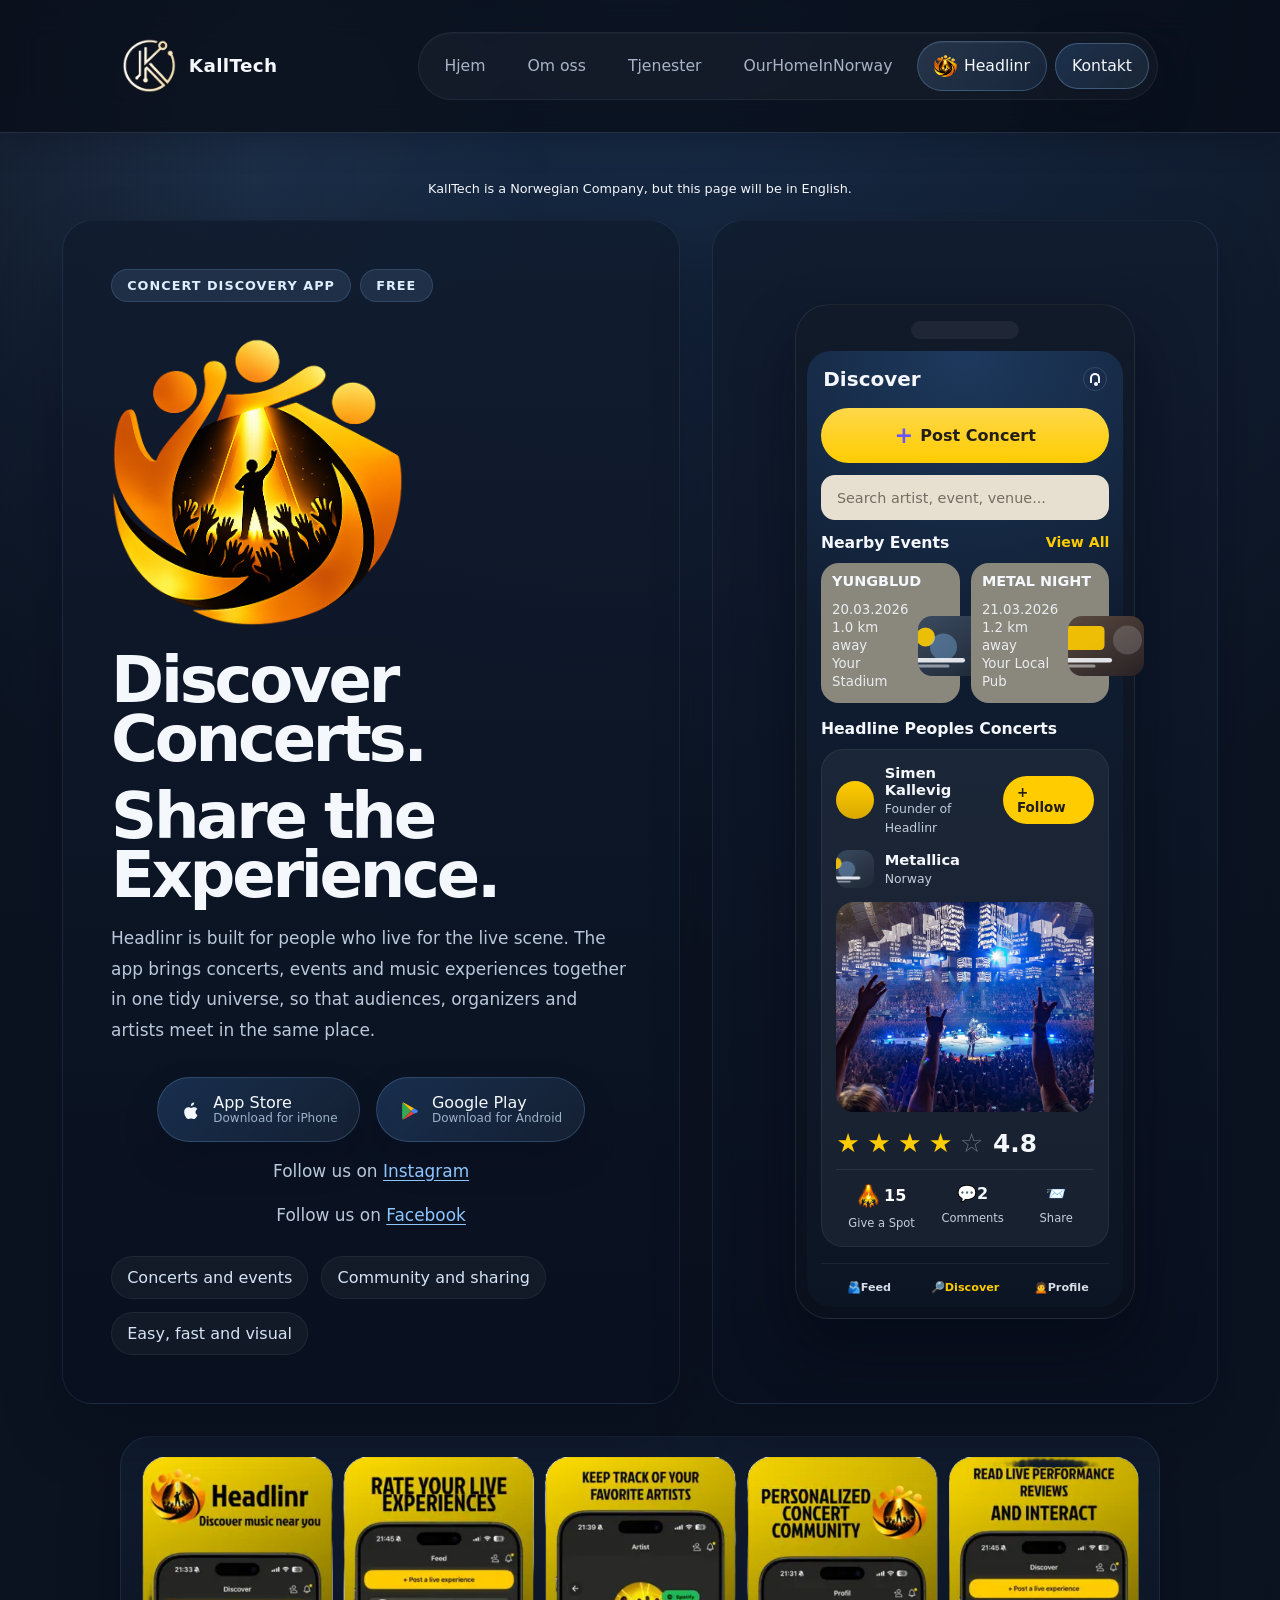
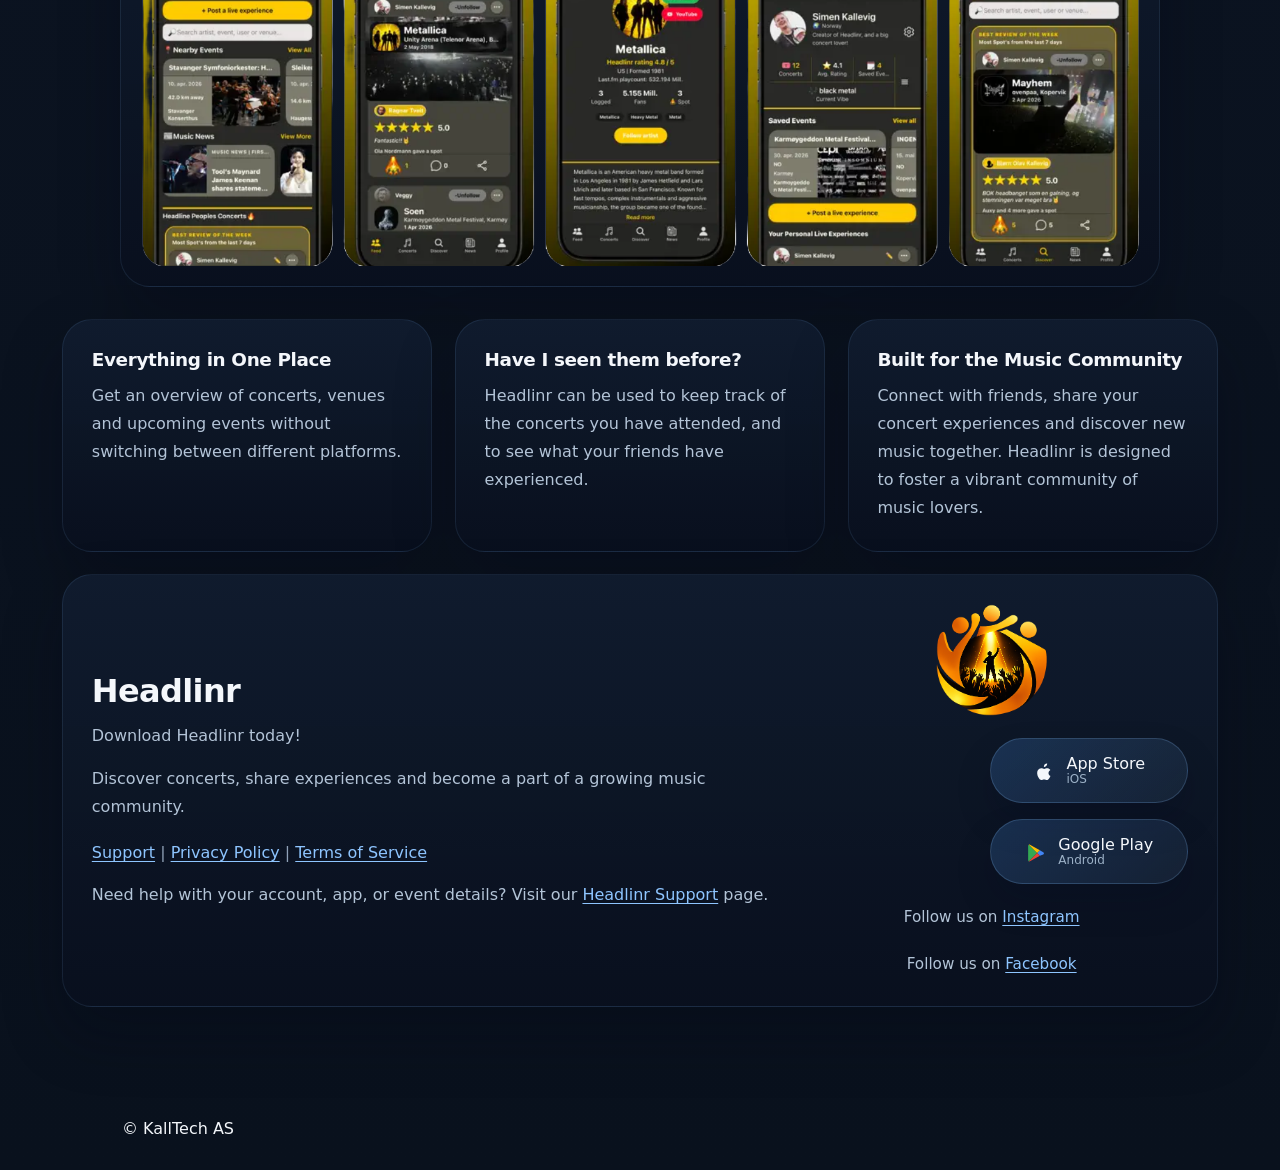
==== commit 41ccabe9: "Lagt inn 'follow FB page' i Headlinr page" ====
--- a/headlinr/index.html
+++ b/headlinr/index.html
@@ -5,6 +5,20 @@
   <meta charset="UTF-8">
   <meta name="viewport" content="width=device-width, initial-scale=1.0"/>
   <title>Headlinr</title>
+  <meta name="description" content="Discover concerts, live music events and the community around them with Headlinr.">
+  <link rel="canonical" href="https://kalltech.no/headlinr/">
+  <meta property="og:type" content="website">
+  <meta property="og:url" content="https://kalltech.no/headlinr/">
+  <meta property="og:title" content="Headlinr – Live Music & Events">
+  <meta property="og:description" content="Discover concerts, live music events and the community around them with Headlinr.">
+  <meta property="og:image" content="https://kalltech.no/assets/Headlinr_Promo.png">
+  <meta property="og:image:width" content="799">
+  <meta property="og:image:height" content="467">
+  <meta property="og:image:alt" content="Headlinr – Live Music & Events">
+  <meta name="twitter:card" content="summary_large_image">
+  <meta name="twitter:title" content="Headlinr – Live Music & Events">
+  <meta name="twitter:description" content="Discover concerts, live music events and the community around them with Headlinr.">
+  <meta name="twitter:image" content="https://kalltech.no/assets/Headlinr_Promo.png">
   <link rel="stylesheet" href="../css/style.css?v=20260510-1">
 </head>
 <body>
@@ -92,6 +106,9 @@
       <p class="headlinr-social-link">
         Follow us on <a href="https://www.instagram.com/headlinr_app/" target="_blank" rel="noopener noreferrer" class="about-text-link">Instagram</a>
       </p>
+      <p class="headlinr-social-link">
+        Follow us on <a href="https://www.facebook.com/profile.php?id=61591359666129" target="_blank" rel="noopener noreferrer" class="about-text-link">Facebook</a>
+      </p>
       <div class="headlinr-meta">
         <span>Concerts and events</span>
         <span>Community and sharing</span>
@@ -268,6 +285,9 @@
         <p class="headlinr-social-link">
           Follow us on <a href="https://www.instagram.com/headlinr_app/" target="_blank" rel="noopener noreferrer" class="about-text-link">Instagram</a>
         </p>
+        <p class="headlinr-social-link">
+          Follow us on <a href="https://www.facebook.com/profile.php?id=61591359666129" target="_blank" rel="noopener noreferrer" class="about-text-link">Facebook</a>
+        </p>
       </div>
     </div>
   </section>
--- a/css/style.css
+++ b/css/style.css
@@ -302,6 +302,10 @@
   text-align: center;
 }
 
+.mobile-headlinr-cta {
+  display: none;
+}
+
 .hero h1 {
   font-size: 3rem;
   margin-bottom: 1rem;
@@ -1442,6 +1446,13 @@
   height:24px;
 }
 
+.mobile-menu .mobile-headlinr {
+  background: linear-gradient(135deg, rgba(255, 204, 0, 0.2), rgba(78, 161, 255, 0.14));
+  border-color: rgba(255, 204, 0, 0.22);
+  color: #f4f7fb;
+  box-shadow: 0 18px 32px rgba(1, 8, 20, 0.18);
+}
+
 .headlinr-link img,
 .mobile-headlinr img {
   flex-shrink: 0;
@@ -1486,6 +1497,57 @@
   padding: 2rem 1.25rem 4rem;
 }
 
+.mobile-headlinr-cta {
+  display: flex;
+  flex-direction: column;
+  gap: 0.65rem;
+  margin: 1.8rem auto 0;
+  padding: 1rem 1.1rem;
+  max-width: 420px;
+  border-radius: 24px;
+  text-align: left;
+  color: #f4f7fb;
+  background:
+    radial-gradient(circle at top right, rgba(255, 204, 0, 0.16), transparent 35%),
+    linear-gradient(135deg, rgba(25, 39, 63, 0.98), rgba(15, 25, 41, 0.98));
+  border: 1px solid rgba(255, 204, 0, 0.2);
+  box-shadow: 0 20px 40px rgba(2, 8, 21, 0.26);
+}
+
+.mobile-headlinr-cta-kicker {
+  display: inline-flex;
+  align-self: flex-start;
+  padding: 0.35rem 0.7rem;
+  border-radius: 999px;
+  background: rgba(255, 204, 0, 0.12);
+  border: 1px solid rgba(255, 204, 0, 0.18);
+  color: #ffdc67;
+  font-size: 0.72rem;
+  font-weight: 700;
+  letter-spacing: 0.06em;
+  text-transform: uppercase;
+}
+
+.mobile-headlinr-cta-title {
+  display: flex;
+  align-items: center;
+  gap: 0.75rem;
+  font-size: 1.2rem;
+  font-weight: 700;
+}
+
+.mobile-headlinr-cta-title img {
+  width: 34px;
+  height: 34px;
+  object-fit: contain;
+  flex-shrink: 0;
+}
+
+.mobile-headlinr-cta-copy {
+  color: #c8d6e5;
+  line-height: 1.55;
+}
+
 .about-page {
   padding-top: 2rem;
   padding-bottom: 4rem;
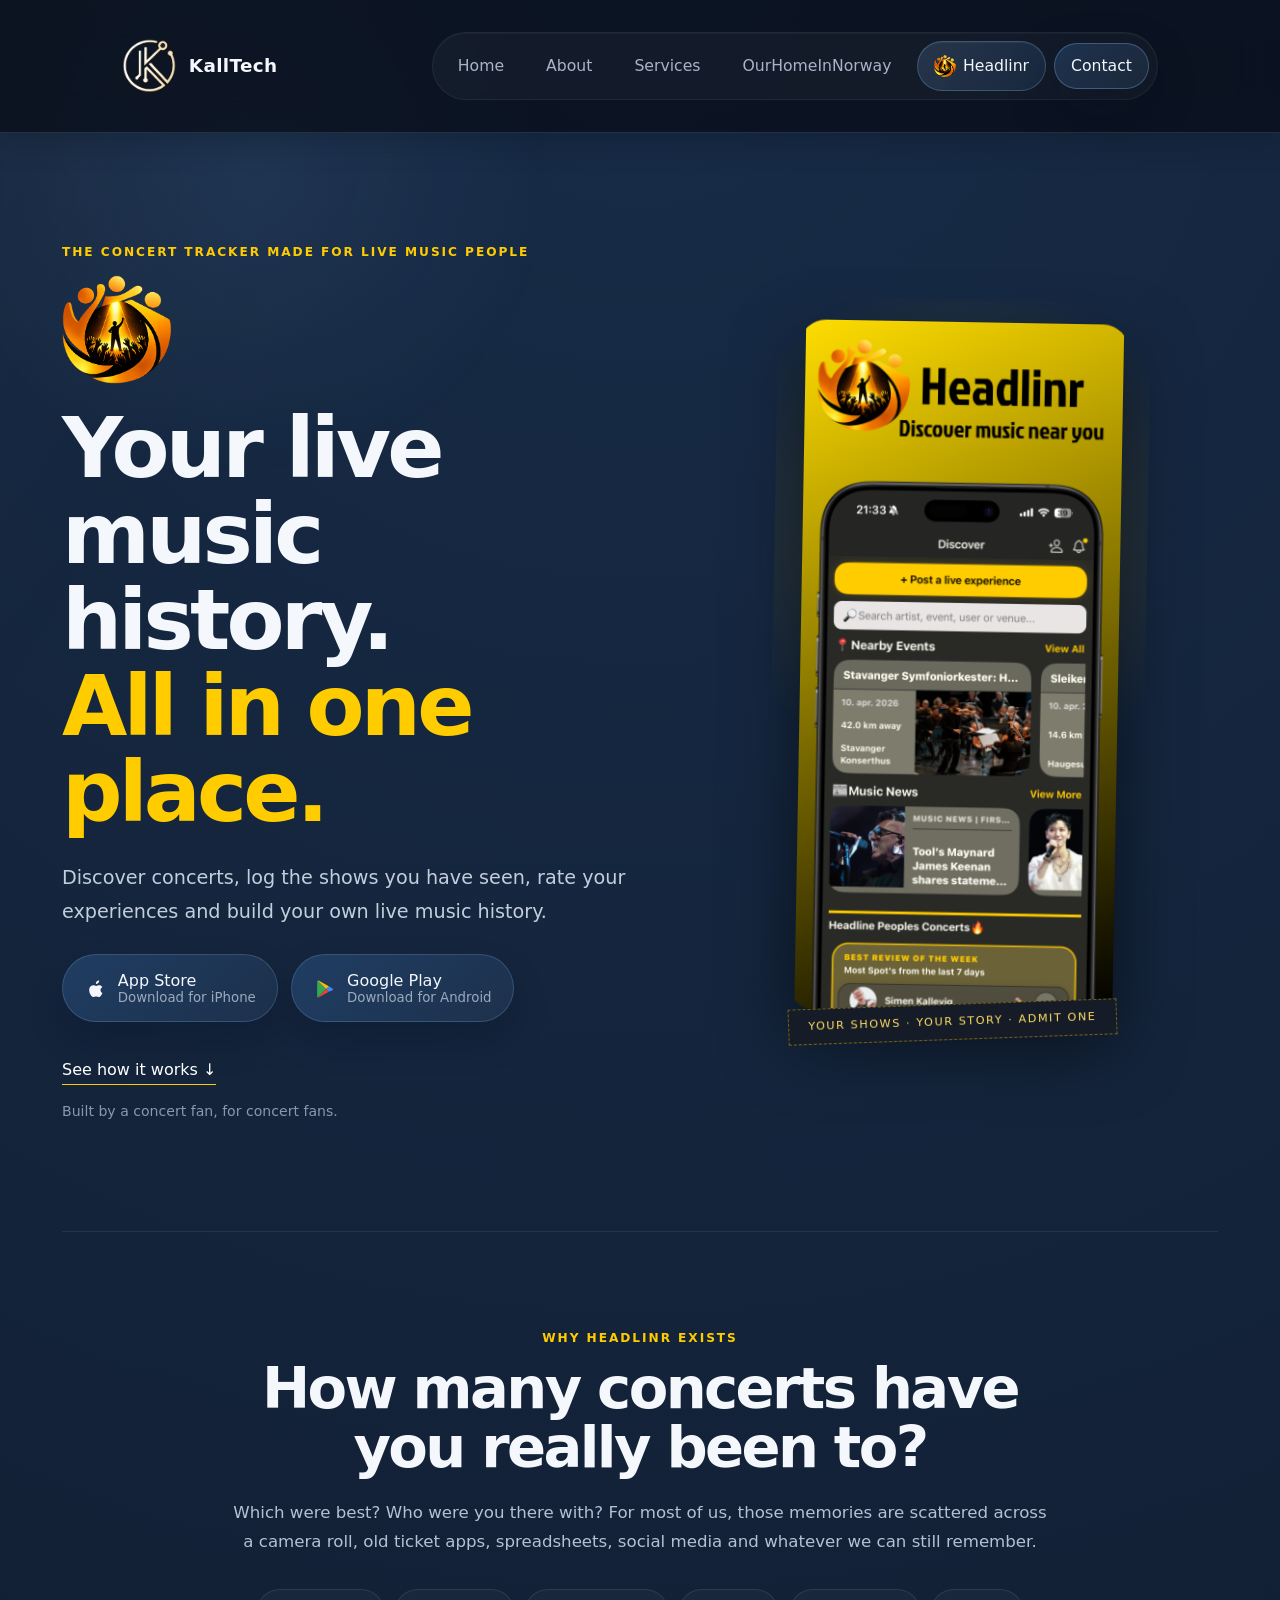
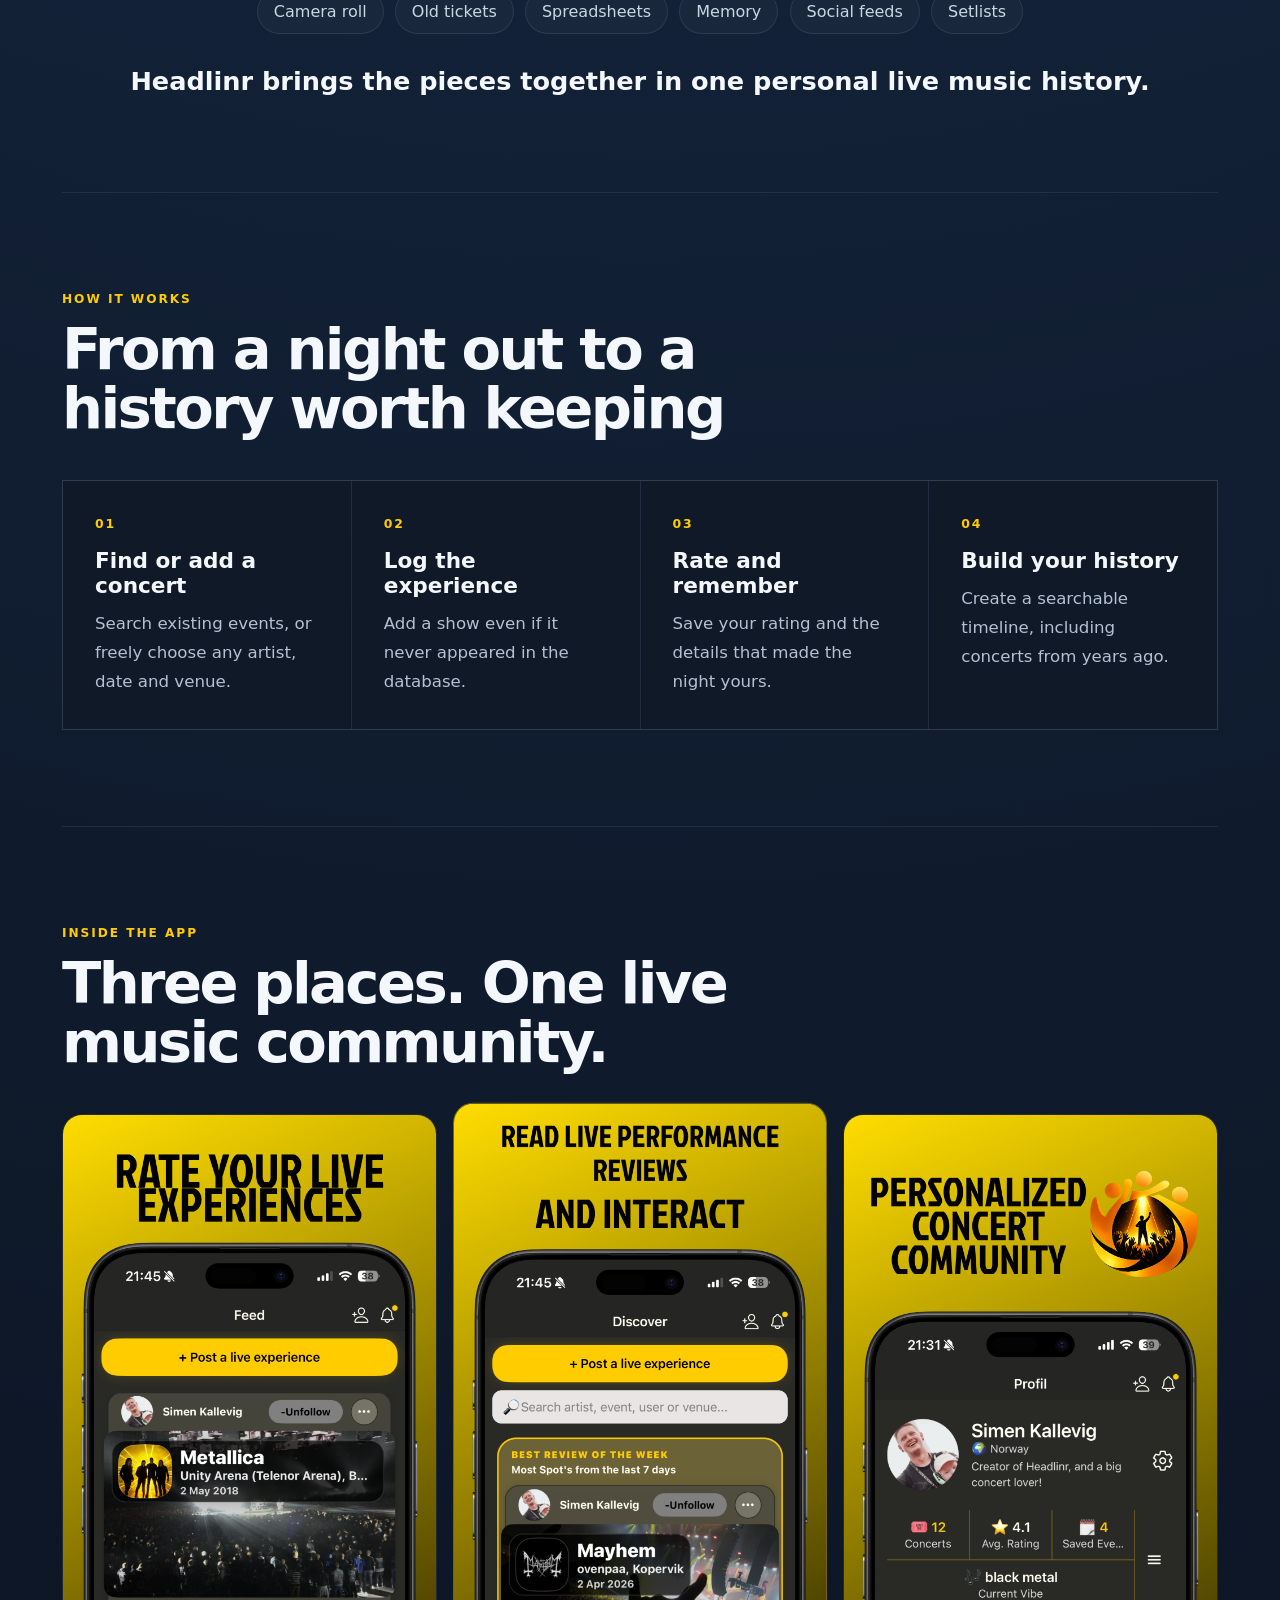
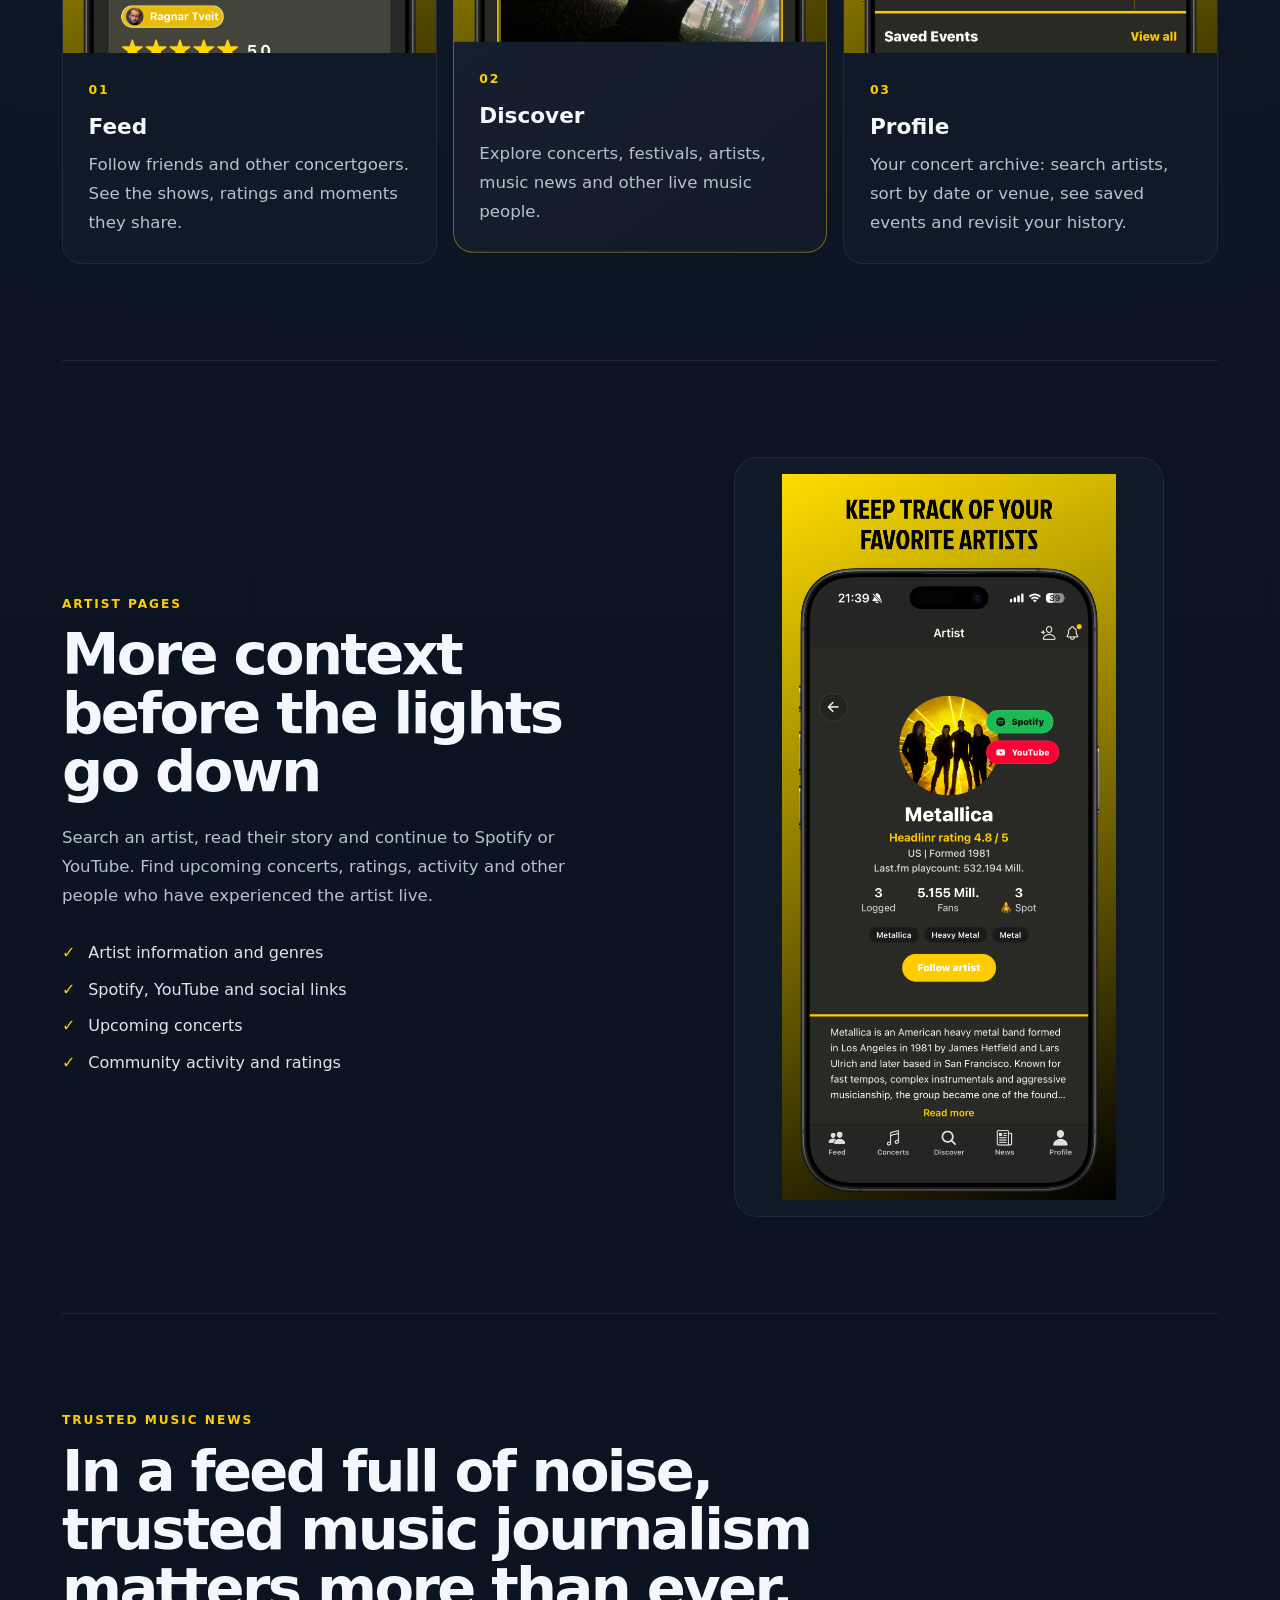
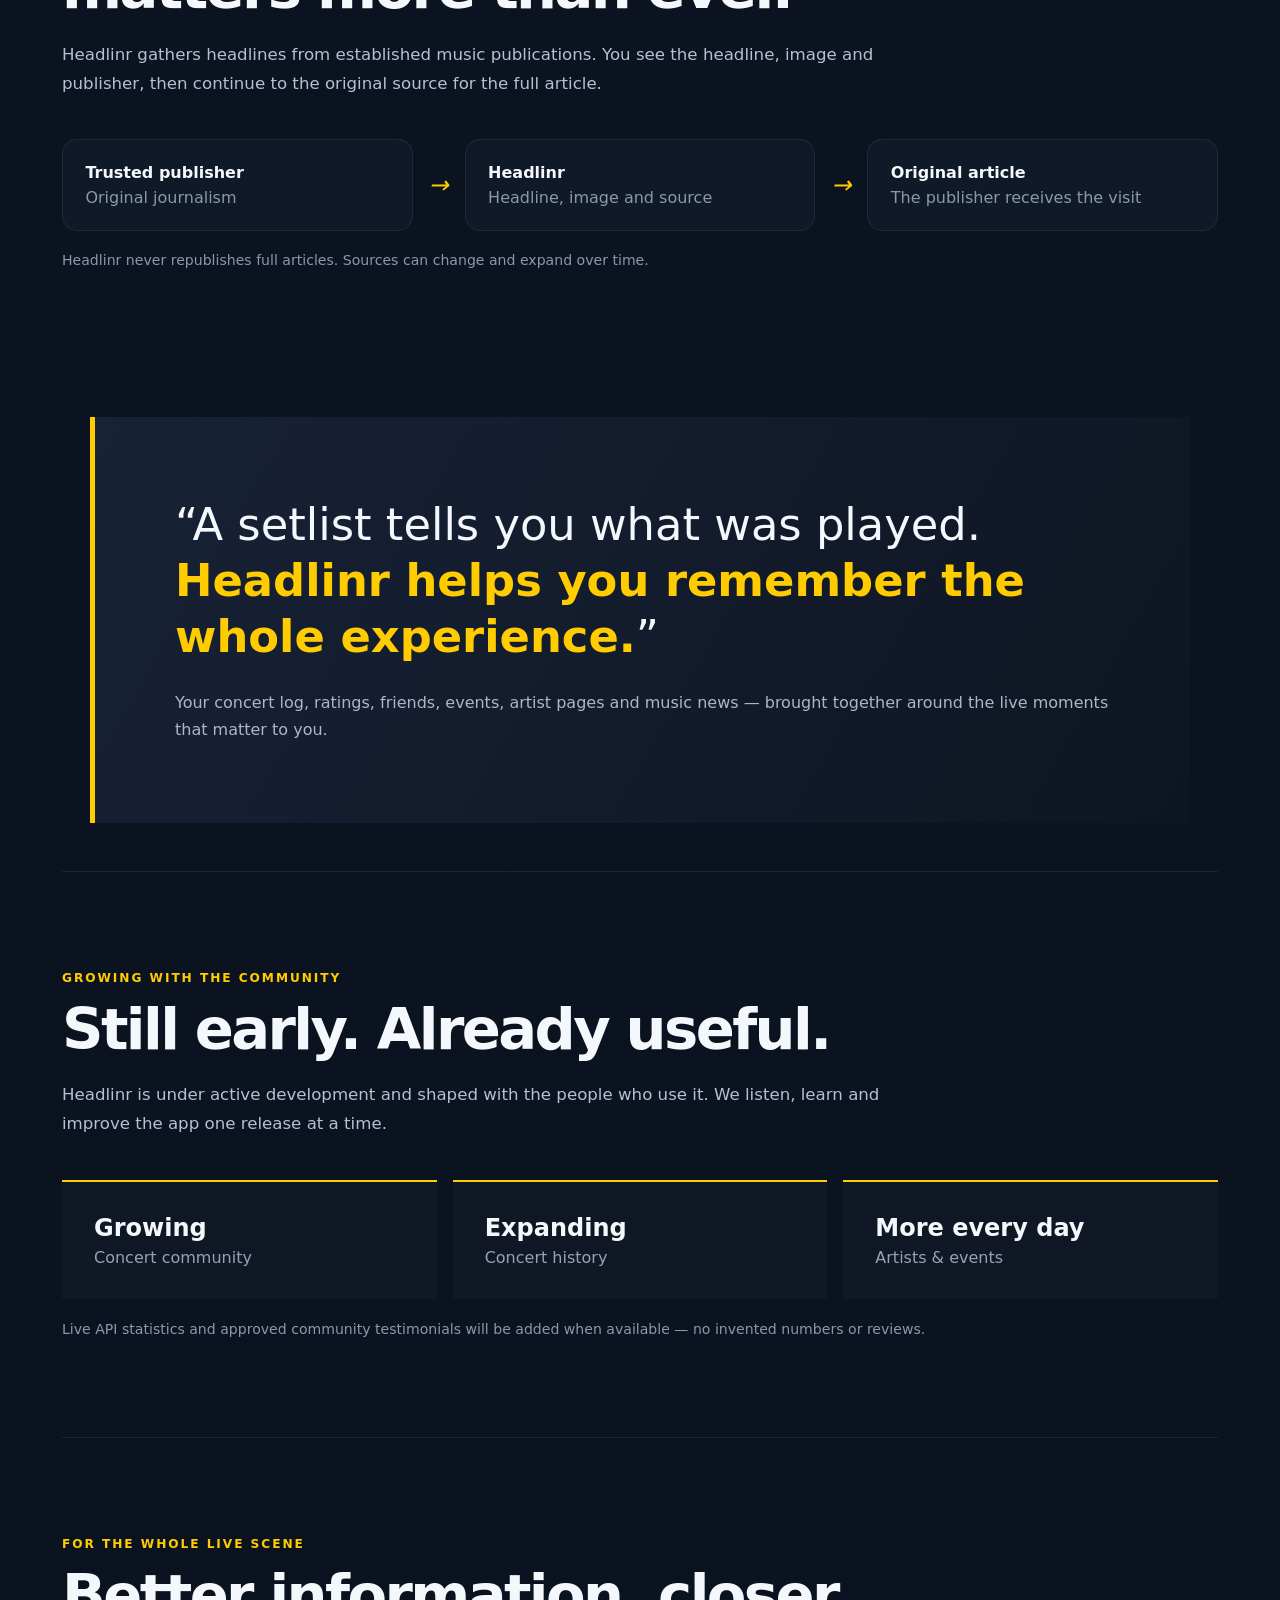
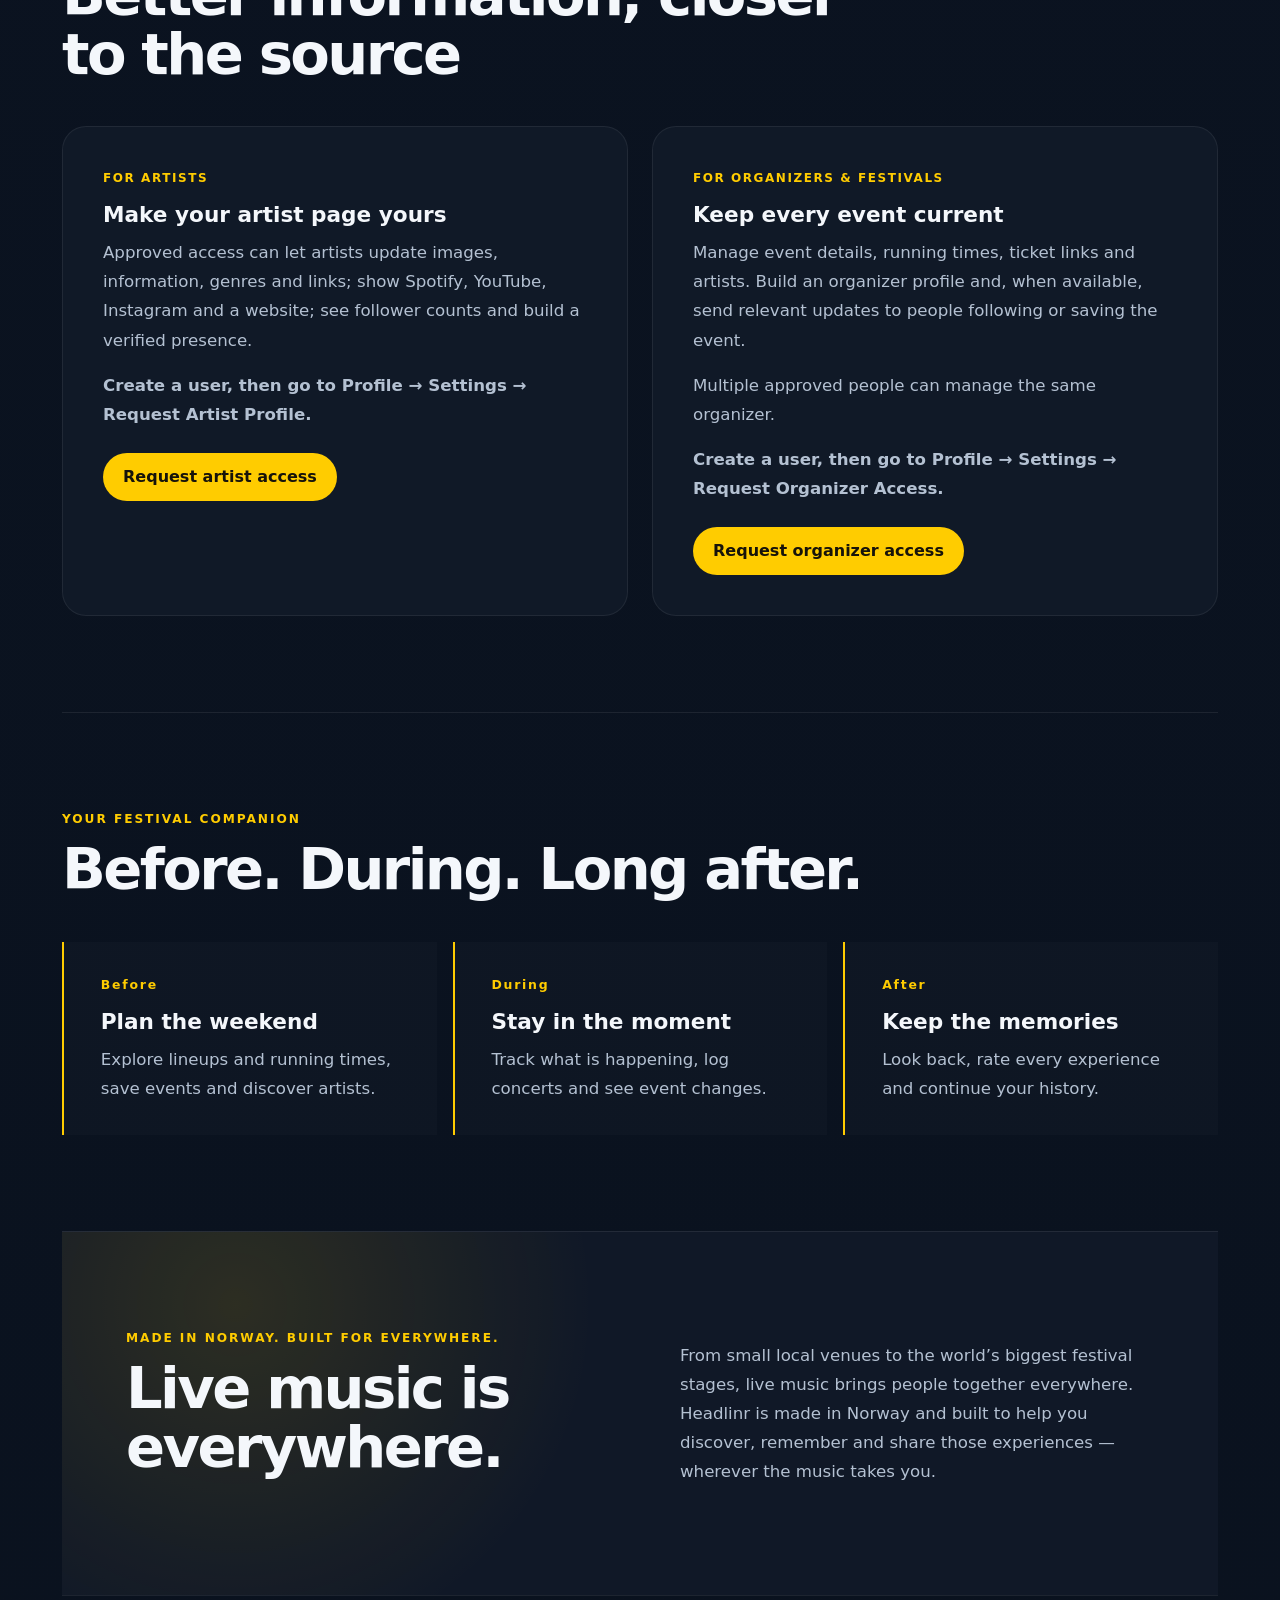
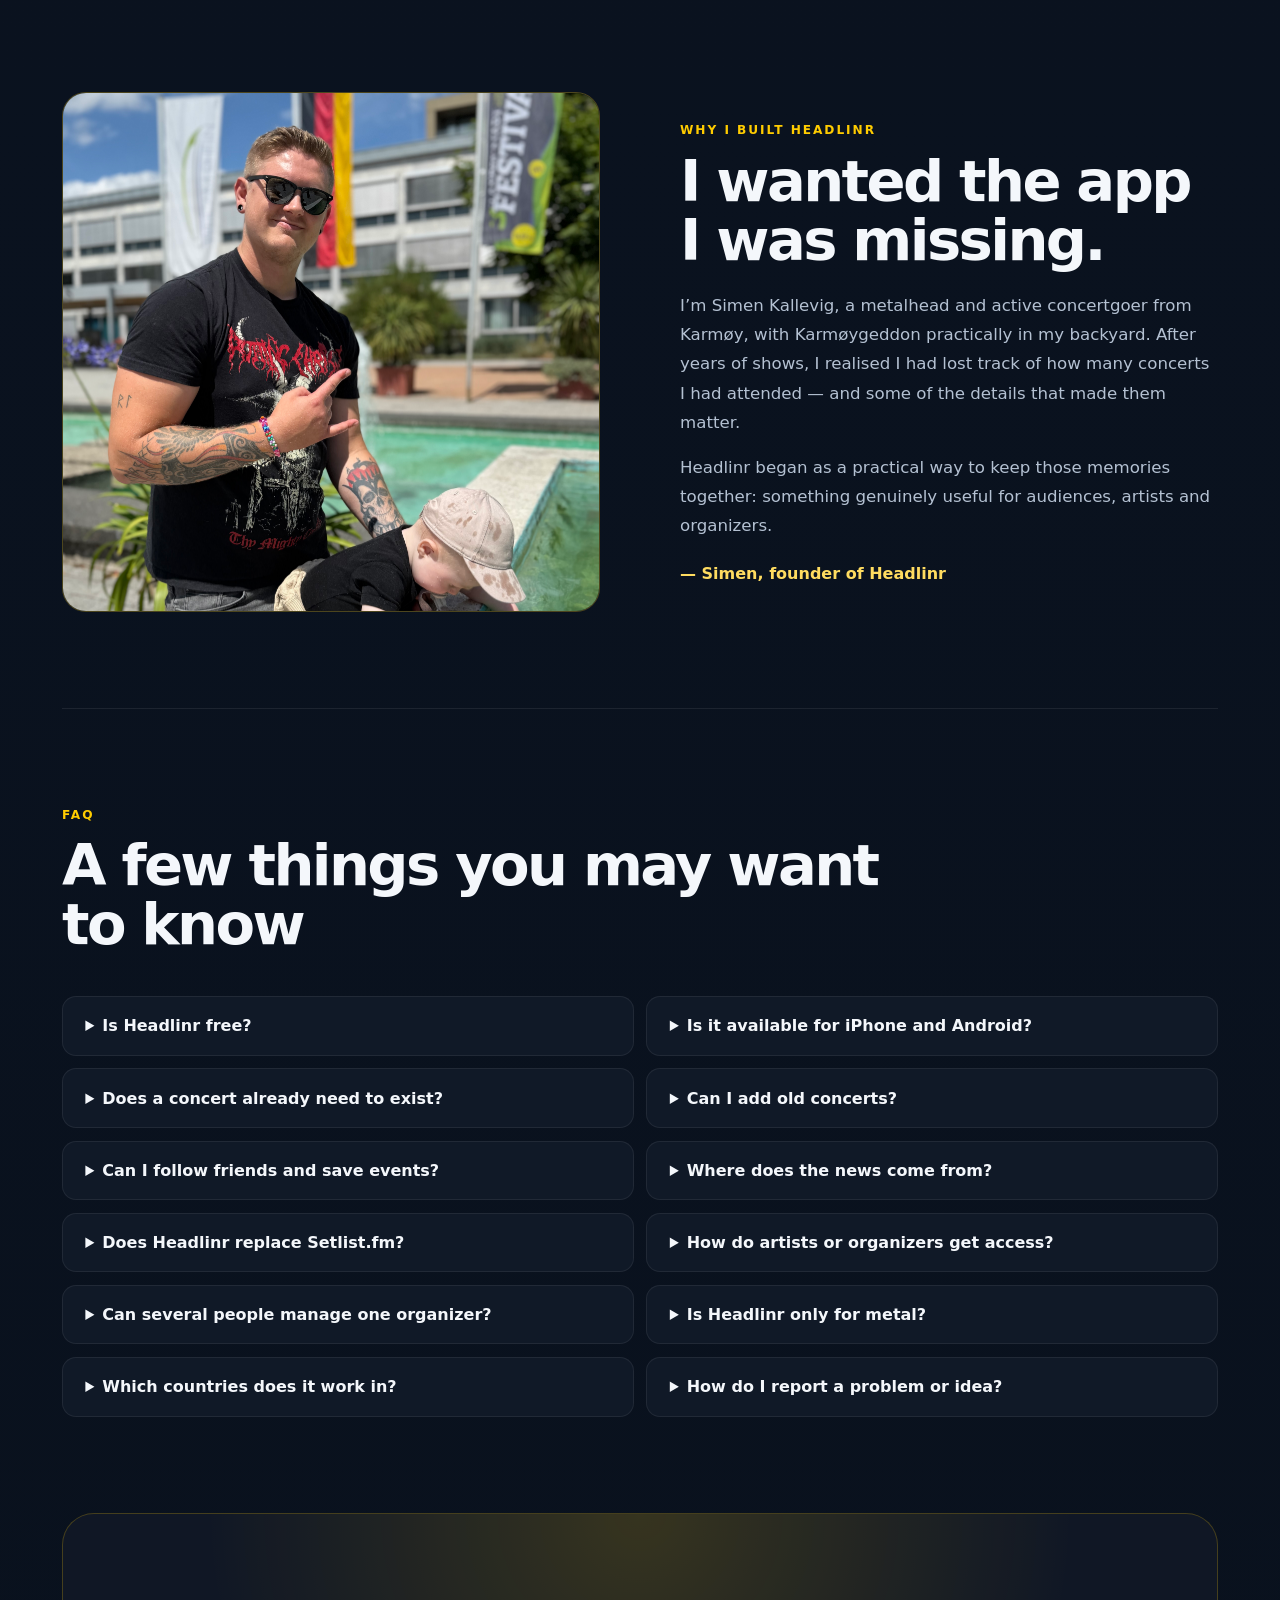
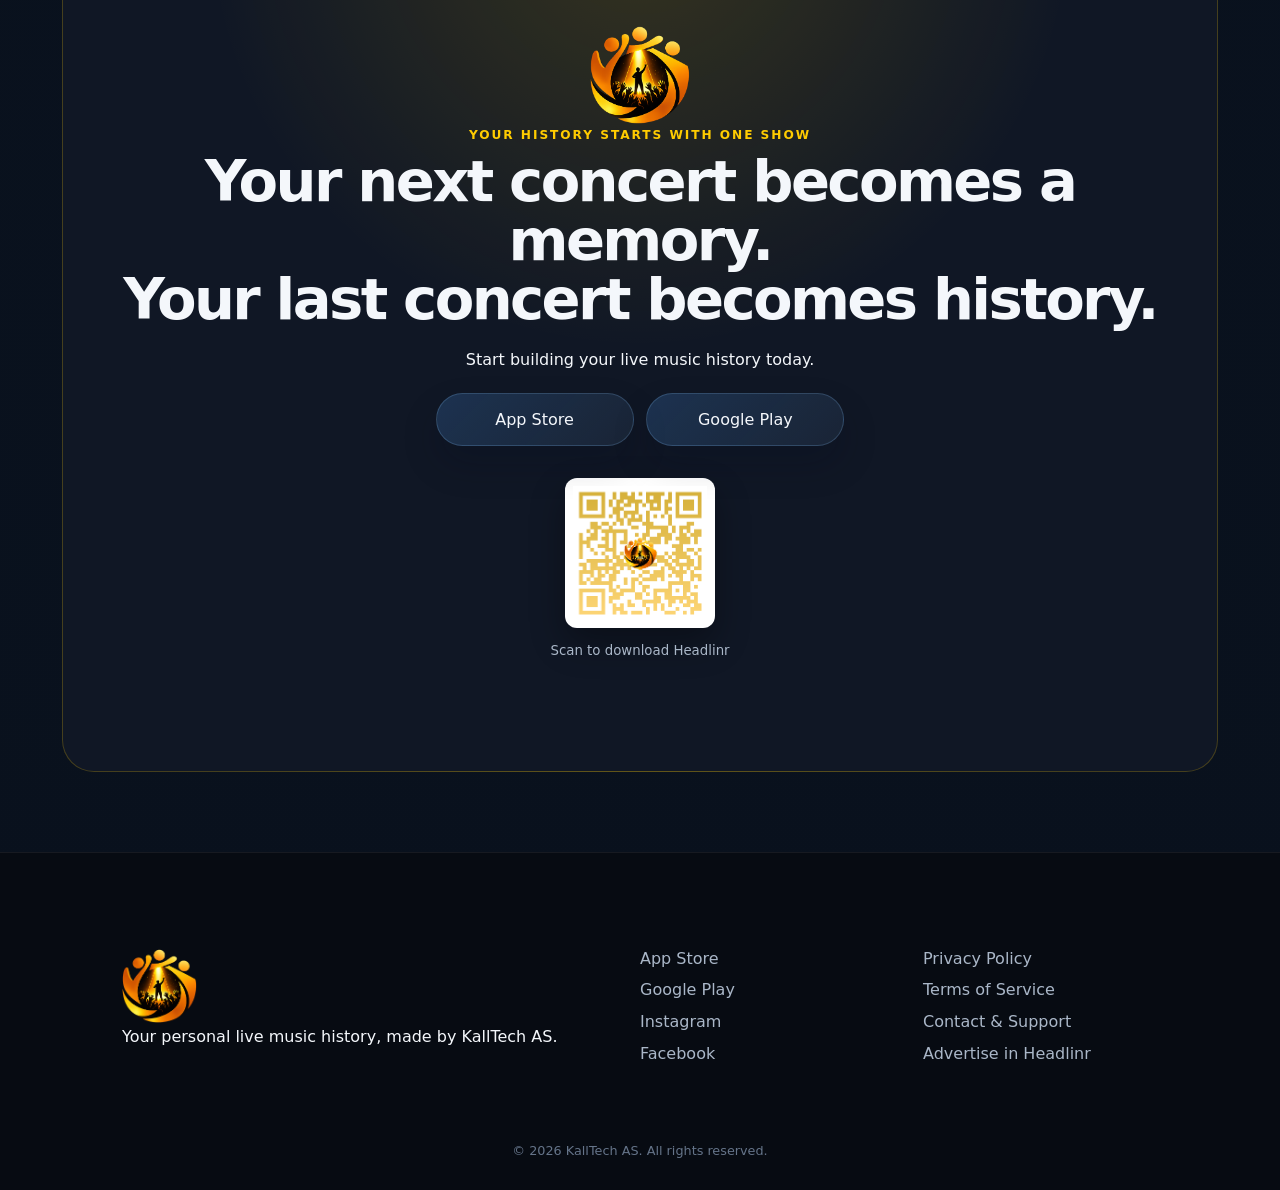
==== commit b7b7de29: "Endret hele Headlinr-index - Nå mer en landings side med mye mer info." ====
--- a/headlinr/index.html
+++ b/headlinr/index.html
@@ -1,305 +1,45 @@
-<!DOCTYPE html>
-<html lang="no">
-<head>
-  <link rel="icon" href="../headlinrfavicon.ico">
-  <meta charset="UTF-8">
-  <meta name="viewport" content="width=device-width, initial-scale=1.0"/>
-  <title>Headlinr</title>
-  <meta name="description" content="Discover concerts, live music events and the community around them with Headlinr.">
-  <link rel="canonical" href="https://kalltech.no/headlinr/">
-  <meta property="og:type" content="website">
-  <meta property="og:url" content="https://kalltech.no/headlinr/">
-  <meta property="og:title" content="Headlinr – Live Music & Events">
-  <meta property="og:description" content="Discover concerts, live music events and the community around them with Headlinr.">
-  <meta property="og:image" content="https://kalltech.no/assets/Headlinr_Promo.png">
-  <meta property="og:image:width" content="799">
-  <meta property="og:image:height" content="467">
-  <meta property="og:image:alt" content="Headlinr – Live Music & Events">
-  <meta name="twitter:card" content="summary_large_image">
-  <meta name="twitter:title" content="Headlinr – Live Music & Events">
-  <meta name="twitter:description" content="Discover concerts, live music events and the community around them with Headlinr.">
-  <meta name="twitter:image" content="https://kalltech.no/assets/Headlinr_Promo.png">
-  <link rel="stylesheet" href="../css/style.css?v=20260510-1">
-</head>
-<body>
+<!doctype html>
+<html lang="en"><head>
+<meta charset="utf-8"><meta name="viewport" content="width=device-width,initial-scale=1">
+<title>Headlinr — Your Live Music History</title>
+<meta name="description" content="Discover concerts, log the shows you have seen, rate your experiences and build your personal live music history with Headlinr.">
+<link rel="canonical" href="https://kalltech.no/headlinr/"><link rel="icon" href="../headlinrfavicon.ico">
+<meta property="og:type" content="website"><meta property="og:title" content="Headlinr — Your Live Music History"><meta property="og:description" content="A concert tracker and live music community for fans, artists and organizers."><meta property="og:image" content="https://kalltech.no/assets/Headlinr_Promo.png"><meta name="twitter:card" content="summary_large_image">
+<link rel="stylesheet" href="../css/style.css?v=20260716-1">
+<script type="application/ld+json">{"@context":"https://schema.org","@type":"MobileApplication","name":"Headlinr","applicationCategory":"EntertainmentApplication","operatingSystem":"iOS, Android","offers":{"@type":"Offer","price":"0","priceCurrency":"USD"},"publisher":{"@type":"Organization","name":"KallTech AS"}}</script>
+</head><body>
+<a class="skip-link" href="#content">Skip to content</a>
+<header class="navbar"><div class="container nav-content"><a href="/" class="logo"><img src="../assets/Logo-Kalltech.png" alt="KallTech"><span>KallTech</span></a><nav class="nav-links" aria-label="Main navigation"><a href="/">Home</a><a href="/about/">About</a><a href="/services/">Services</a><a href="/ourhomeinnorway/">OurHomeInNorway</a><a href="/headlinr/" class="active headlinr-link"><img src="../assets/Headlinr-logo.png" class="headlinr-icon" alt="">Headlinr</a><a href="/contact/" class="btn">Contact</a></nav><button class="menu-button" type="button" onclick="toggleMenu()" aria-label="Open navigation"><span></span><span></span><span></span></button></div></header>
+<nav class="mobile-menu" id="mobileMenu" aria-label="Mobile navigation"><a href="/">Home</a><a href="/about/">About</a><a href="/services/">Services</a><a href="/ourhomeinnorway/">OurHomeInNorway</a><a href="/headlinr/" class="active">Headlinr</a><a href="/contact/">Contact</a></nav>
+<main id="content" class="headlinr-page headlinr-landing">
+<section class="hl-hero"><div><p class="hl-eyebrow">The concert tracker made for live music people</p><img class="hl-wordmark" src="../assets/Headlinr-logo.png" alt="Headlinr"><h1>Your live music history.<br><em>All in one place.</em></h1><p class="hl-lead">Discover concerts, log the shows you have seen, rate your experiences and build your own live music history.</p><div class="hl-stores"><a class="store-button" href="https://apps.apple.com/us/app/headlinr-live-music-events/id6761029478"><img src="../assets/apple-logo.svg" alt=""><span>App Store<small>Download for iPhone</small></span></a><a class="store-button" href="https://play.google.com/store/apps/details?id=no.kalltech.headlinr"><img src="../assets/google-play-logo.svg" alt=""><span>Google Play<small>Download for Android</small></span></a></div><a class="hl-down" href="#how">See how it works ↓</a><p class="hl-note">Built by a concert fan, for concert fans.</p></div><div class="hl-visual"><img src="../assets/Apple iPhone 16 Pro Max Screenshot 1.png" alt="Headlinr Discover screen showing nearby concerts and music news"><span>YOUR SHOWS · YOUR STORY · ADMIT ONE</span></div></section>
 
-<header class="navbar">
-  <div class="container nav-content">
-    <a href="/" class="logo">
-      <img src="../assets/Logo-Kalltech.png" alt="KallTech logo">
-      <span>KallTech</span>
-    </a>
-    <nav class="nav-links">
-      <a href="/">Hjem</a>
-      <a href="/about/">Om oss</a>
-      <a href="/services/">Tjenester</a>
-      <a href="/ourhomeinnorway/">OurHomeInNorway</a>
-      <a href="/headlinr/" class="active headlinr-link">
-        <img src="../assets/Headlinr-logo.png" class="headlinr-icon" alt="Headlinr logo">
-        Headlinr
-      </a>
-      <a href="/contact/" class="btn">Kontakt</a>
-    </nav>
-    <div class="menu-button" onclick="toggleMenu()">
-      <span></span>
-      <span></span>
-      <span></span>
-    </div>
-  </div>
-</header>
+<section class="hl-section hl-problem"><header><p class="hl-eyebrow">Why Headlinr exists</p><h2>How many concerts have you really been to?</h2><p>Which were best? Who were you there with? For most of us, those memories are scattered across a camera roll, old ticket apps, spreadsheets, social media and whatever we can still remember.</p></header><div class="hl-tags"><span>Camera roll</span><span>Old tickets</span><span>Spreadsheets</span><span>Memory</span><span>Social feeds</span><span>Setlists</span></div><strong>Headlinr brings the pieces together in one personal live music history.</strong></section>
 
-<div class="mobile-menu" id="mobileMenu">
-  <a href="/">Hjem</a>
-  <a href="/about/">Om oss</a>
-  <a href="/services/">Tjenester</a>
-  <a href="/ourhomeinnorway/">OurHomeInNorway</a>
-  <a href="/headlinr/" class="active mobile-headlinr">
-    <img src="../assets/Headlinr-logo.png" alt="Headlinr logo">
-    Headlinr
-  </a>
-  <a href="/contact/" class="mobile-contact">Kontakt</a>
-</div>
+<section id="how" class="hl-section"><header><p class="hl-eyebrow">How it works</p><h2>From a night out to a history worth keeping</h2></header><ol class="hl-steps"><li><b>01</b><h3>Find or add a concert</h3><p>Search existing events, or freely choose any artist, date and venue.</p></li><li><b>02</b><h3>Log the experience</h3><p>Add a show even if it never appeared in the database.</p></li><li><b>03</b><h3>Rate and remember</h3><p>Save your rating and the details that made the night yours.</p></li><li><b>04</b><h3>Build your history</h3><p>Create a searchable timeline, including concerts from years ago.</p></li></ol></section>
 
-<main class="headlinr-page">
-  <p style="text-align: center; margin-bottom: 1.5rem; font-size: 0.8rem;"> KallTech is a Norwegian Company, but this page will be in English.</p>
-  <section class="headlinr-hero">
-    <div class="headlinr-intro">
-      <div class="headlinr-actions headlinr-store-links mobile-top-store-links">
-        <a href="https://apps.apple.com/us/app/headlinr-live-music-events/id6761029478" target="_blank" rel="noopener noreferrer" class="store-button">
-          <img src="../assets/apple-logo.svg" alt="Apple logo">
-          <span class="store-button-stack">
-            App Store
-            <span class="store-button-subtitle">Download for iPhone</span>
-          </span>
-        </a>
-        <a href="https://play.google.com/store/apps/details?id=no.kalltech.headlinr" target="_blank" rel="noopener noreferrer" class="store-button">
-          <img src="../assets/google-play-logo.svg" alt="Google Play logo">
-          <span class="store-button-stack">
-            Google Play
-            <span class="store-button-subtitle">Download for Android</span>
-          </span>
-        </a>
-      </div>
-      <span class="headlinr-kicker">Concert discovery app</span><span class="headlinr-kicker">Free</span>
-      <img src="../assets/Headlinr-logo.png" alt="headlinrlogo2" class="headlinrlogo2">
-      <h1>Discover Concerts.</h1><h1 style="margin-top: 1rem;">Share the Experience.</h1>
-      <p>
-        Headlinr is built for people who live for the live scene. The app brings concerts, events and music experiences together in one tidy universe, so that audiences, organizers and artists meet in the same place.
-        
-      </p>
-      <div class="headlinr-actions headlinr-store-links">
-        <a href="https://apps.apple.com/us/app/headlinr-live-music-events/id6761029478" target="_blank" rel="noopener noreferrer" class="store-button">
-          <img src="../assets/apple-logo.svg" alt="Apple logo">
-          <span class="store-button-stack">
-            App Store
-            <span class="store-button-subtitle">Download for iPhone</span>
-          </span>
-        </a>
-        <a href="https://play.google.com/store/apps/details?id=no.kalltech.headlinr" target="_blank" rel="noopener noreferrer" class="store-button">
-          <img src="../assets/google-play-logo.svg" alt="Google Play logo">
-          <span class="store-button-stack">
-            Google Play
-            <span class="store-button-subtitle">Download for Android</span>
-          </span>
-        </a>
-      </div>
-      <p class="headlinr-social-link">
-        Follow us on <a href="https://www.instagram.com/headlinr_app/" target="_blank" rel="noopener noreferrer" class="about-text-link">Instagram</a>
-      </p>
-      <p class="headlinr-social-link">
-        Follow us on <a href="https://www.facebook.com/profile.php?id=61591359666129" target="_blank" rel="noopener noreferrer" class="about-text-link">Facebook</a>
-      </p>
-      <div class="headlinr-meta">
-        <span>Concerts and events</span>
-        <span>Community and sharing</span>
-        <span>Easy, fast and visual</span>
-      </div>
-    </div>
+<section class="hl-section"><header><p class="hl-eyebrow">Inside the app</p><h2>Three places. One live music community.</h2></header><div class="hl-cards hl-screen-cards"><article><img loading="lazy" src="../assets/Apple iPhone 16 Pro Max Screenshot 2.png" alt="Headlinr Feed with a rated live experience"><div><b>01</b><h3>Feed</h3><p>Follow friends and other concertgoers. See the shows, ratings and moments they share.</p></div></article><article><img loading="lazy" src="../assets/Apple iPhone 16 Pro Max Screenshot 5.png" alt="Headlinr Discover showing a community concert review"><div><b>02</b><h3>Discover</h3><p>Explore concerts, festivals, artists, music news and other live music people.</p></div></article><article><img loading="lazy" src="../assets/Apple iPhone 16 Pro Max Screenshot 4.png" alt="Headlinr profile with concert statistics and saved events"><div><b>03</b><h3>Profile</h3><p>Your concert archive: search artists, sort by date or venue, see saved events and revisit your history.</p></div></article></div></section>
 
-    <section class="headlinr-preview-panel headlinr-preview-panel-mobile">
-      <img src="../assets/Headlinr_preview.png" alt="Headlinr app preview" class="headlinr-preview-image">
-    </section>
+<section class="hl-section hl-split"><div><p class="hl-eyebrow">Artist pages</p><h2>More context before the lights go down</h2><p>Search an artist, read their story and continue to Spotify or YouTube. Find upcoming concerts, ratings, activity and other people who have experienced the artist live.</p><ul><li>Artist information and genres</li><li>Spotify, YouTube and social links</li><li>Upcoming concerts</li><li>Community activity and ratings</li></ul></div><img loading="lazy" src="../assets/Apple iPhone 16 Pro Max Screenshot 3.png" alt="Headlinr artist page with artist information, ratings, Spotify and YouTube links"></section>
 
-    <aside class="headlinr-showcase">
-      <div class="headlinr-device">
-        <div class="headlinr-device-notch"></div>
-        <div class="headlinr-screen">
-          <div class="headlinr-app-top">
-            <span class="headlinr-app-title">Discover</span>
-            <span class="headlinr-app-bell" aria-hidden="true"></span>
-          </div>
+<section class="hl-section hl-news"><header><p class="hl-eyebrow">Trusted music news</p><h2>In a feed full of noise, trusted music journalism matters more than ever.</h2><p>Headlinr gathers headlines from established music publications. You see the headline, image and publisher, then continue to the original source for the full article.</p></header><div class="hl-flow"><div><b>Trusted publisher</b><span>Original journalism</span></div><i>→</i><div><b>Headlinr</b><span>Headline, image and source</span></div><i>→</i><div><b>Original article</b><span>The publisher receives the visit</span></div></div><p class="hl-note">Headlinr never republishes full articles. Sources can change and expand over time.</p></section>
 
-          <div class="headlinr-post-button">Post Concert</div>
-          <div class="headlinr-search">Search artist, event, venue...</div>
+<blockquote class="hl-quote">“A setlist tells you what was played. <strong>Headlinr helps you remember the whole experience.</strong>”<small>Your concert log, ratings, friends, events, artist pages and music news — brought together around the live moments that matter to you.</small></blockquote>
 
-          <div class="headlinr-section-bar">
-            <strong>Nearby Events</strong>
-            <a href="#">View All</a>
-          </div>
+<section class="hl-section"><header><p class="hl-eyebrow">Growing with the community</p><h2>Still early. Already useful.</h2><p>Headlinr is under active development and shaped with the people who use it. We listen, learn and improve the app one release at a time.</p></header><div class="hl-metrics"><div><b>Growing</b><span>Concert community</span></div><div><b>Expanding</b><span>Concert history</span></div><div><b>More every day</b><span>Artists &amp; events</span></div></div><p class="hl-note">Live API statistics and approved community testimonials will be added when available — no invented numbers or reviews.</p></section>
 
-          <div class="headlinr-nearby">
-            <article class="headlinr-nearby-card">
-              <h3>YUNGBLUD</h3>
-              <div class="headlinr-nearby-card-content">
-                <div>
-                  <small>20.03.2026</small>
-                  <small>1.0 km away</small>
-                  <small>Your Stadium</small>
-                </div>
-                <img src="../assets/headlinr-event-1.svg" alt="Bytt eventbilde 1 her">
-              </div>
-            </article>
-            <article class="headlinr-nearby-card">
-              <h3>METAL NIGHT</h3>
-              <div class="headlinr-nearby-card-content">
-                <div>
-                  <small>21.03.2026</small>
-                  <small>1.2 km away</small>
-                  <small>Your Local Pub</small>
-                </div>
-                <img src="../assets/headlinr-event-2.svg" alt="Bytt eventbilde 2 her">
-              </div>
-            </article>
-          </div>
+<section class="hl-section"><header><p class="hl-eyebrow">For the whole live scene</p><h2>Better information, closer to the source</h2></header><div class="hl-audiences"><article><span>FOR ARTISTS</span><h3>Make your artist page yours</h3><p>Approved access can let artists update images, information, genres and links; show Spotify, YouTube, Instagram and a website; see follower counts and build a verified presence.</p><p><strong>Create a user, then go to Profile → Settings → Request Artist Profile.</strong></p><a class="hl-button" href="/headlinr/support/">Request artist access</a></article><article><span>FOR ORGANIZERS &amp; FESTIVALS</span><h3>Keep every event current</h3><p>Manage event details, running times, ticket links and artists. Build an organizer profile and, when available, send relevant updates to people following or saving the event.</p><p>Multiple approved people can manage the same organizer.</p><p><strong>Create a user, then go to Profile → Settings → Request Organizer Access.</strong></p><a class="hl-button" href="/headlinr/support/">Request organizer access</a></article></div></section>
 
-          <div class="headlinr-section-bar">
-            <strong>Headline Peoples Concerts</strong>
-          </div>
+<section class="hl-section"><header><p class="hl-eyebrow">Your festival companion</p><h2>Before. During. Long after.</h2></header><div class="hl-timeline"><article><b>Before</b><h3>Plan the weekend</h3><p>Explore lineups and running times, save events and discover artists.</p></article><article><b>During</b><h3>Stay in the moment</h3><p>Track what is happening, log concerts and see event changes.</p></article><article><b>After</b><h3>Keep the memories</h3><p>Look back, rate every experience and continue your history.</p></article></div></section>
 
-          <div class="headlinr-people-card">
-            <div class="headlinr-people-head">
-              <div class="headlinr-profile">
-                <div class="headlinr-avatar"></div>
-                <div>
-                  <strong>Simen Kallevig</strong>
-                  <span>Founder of Headlinr</span>
-                </div>
-              </div>
-              <div class="headlinr-follow">+ Follow</div>
-            </div>
+<section class="hl-section hl-global"><div><p class="hl-eyebrow">Made in Norway. Built for everywhere.</p><h2>Live music is everywhere.</h2></div><p>From small local venues to the world’s biggest festival stages, live music brings people together everywhere. Headlinr is made in Norway and built to help you discover, remember and share those experiences — wherever the music takes you.</p></section>
 
-            <div class="headlinr-band-line">
-              <div class="headlinr-avatar band"></div>
-              <div>
-                <strong>Metallica</strong>
-                <span>Norway</span>
-              </div>
-            </div>
+<section class="hl-section hl-founder"><figure class="hl-photo"><img loading="lazy" src="../assets/Founder_photo.jpeg" alt="Headlinr founder Simen Kallevig at a music festival"></figure><div><p class="hl-eyebrow">Why I built Headlinr</p><h2>I wanted the app I was missing.</h2><p>I’m Simen Kallevig, a metalhead and active concertgoer from Karmøy, with Karmøygeddon practically in my backyard. After years of shows, I realised I had lost track of how many concerts I had attended — and some of the details that made them matter.</p><p>Headlinr began as a practical way to keep those memories together: something genuinely useful for audiences, artists and organizers.</p><strong>— Simen, founder of Headlinr</strong></div></section>
 
-            <img class="headlinr-concert-image" src="../assets/headlinr-concert-img.jpg" alt="Bytt concert card-bildet her">
+<section class="hl-section"><header><p class="hl-eyebrow">FAQ</p><h2>A few things you may want to know</h2></header><div class="hl-faq">
+<details><summary>Is Headlinr free?</summary><p>Yes. Headlinr is free to download and use.</p></details><details><summary>Is it available for iPhone and Android?</summary><p>Yes, in the App Store and Google Play.</p></details><details><summary>Does a concert already need to exist?</summary><p>No. Add it yourself with any artist, date and venue.</p></details><details><summary>Can I add old concerts?</summary><p>Yes. Rebuilding your history is a core part of Headlinr.</p></details><details><summary>Can I follow friends and save events?</summary><p>Yes. Follow other concertgoers and save upcoming events.</p></details><details><summary>Where does the news come from?</summary><p>Selected established publications. Headlinr links to the original publisher for the full story.</p></details><details><summary>Does Headlinr replace Setlist.fm?</summary><p>No. It complements setlist services by focusing on your wider experience.</p></details><details><summary>How do artists or organizers get access?</summary><p>Use the relevant request inside Profile → Settings.</p></details><details><summary>Can several people manage one organizer?</summary><p>Yes, after each person has been approved.</p></details><details><summary>Is Headlinr only for metal?</summary><p>No. Its roots are metal, but it is made for live music across genres.</p></details><details><summary>Which countries does it work in?</summary><p>It starts from Norway and is built for international use. Coverage keeps growing.</p></details><details><summary>How do I report a problem or idea?</summary><p>Visit <a href="/headlinr/support/">Headlinr Support</a>.</p></details></div></section>
 
-            <div class="headlinr-rating">
-              <span class="headlinr-star">★</span>
-              <span class="headlinr-star">★</span>
-              <span class="headlinr-star">★</span>
-              <span class="headlinr-star">★</span>
-              <span class="headlinr-star muted">☆</span>
-              <span class="headlinr-rating-value">4.8</span>
-            </div>
-
-            <div class="headlinr-stats">
-              <div>
-                <strong>🤘15</strong>
-                <span>Give a Spot</span>
-              </div>
-              <div>
-                <strong>💬2</strong>
-                <span>Comments</span>
-              </div>
-              <div>
-                <strong>📨</strong>
-                <span>Share</span>
-              </div>
-            </div>
-          </div>
-
-          <div class="headlinr-bottom-nav">
-            <div><strong>🫂Feed</strong></div>
-            <div class="active"><strong>🔎Discover</strong></div>
-            <div><strong>🙍Profile</strong></div>
-          </div>
-        </div>
-      </div>
-    </aside>
-  </section>
-
-  <section class="headlinr-preview-panel">
-    <img src="../assets/Headlinr_preview.png" alt="Headlinr app preview" class="headlinr-preview-image">
-  </section>
-
-  <section class="headlinr-grid">
-    <article class="headlinr-feature">
-      <h2>Everything in One Place</h2>
-      <p>
-        Get an overview of concerts, venues and upcoming events without switching between different platforms.
-      </p>
-    </article>
-    <article class="headlinr-feature">
-      <h2>Have I seen them before?</h2>
-      <p>
-        Headlinr can be used to keep track of the concerts you have attended, and to see what your friends have experienced.
-      </p>
-    </article>
-    <article class="headlinr-feature">
-      <h2>Built for the Music Community</h2>
-      <p>
-        Connect with friends, share your concert experiences and discover new music together. Headlinr is designed to foster a vibrant community of music lovers.
-      </p>
-    </article>
-
-    <div class="headlinr-stores">
-      <div>
-        <h2 style="font-size: 2em;">Headlinr </h2>
-        <p>Download Headlinr today!</p>
-        <p style="margin-top: 15px;">Discover concerts, share experiences and become a part of a growing music community.
-        </p>
-        <p style="margin-top: 18px;">
-          <a href="/headlinr/support/" class="about-text-link">Support</a>
-          <span class="about-muted">|</span>
-          <a href="/headlinr/privacy/" class="about-text-link">Privacy Policy</a>
-          <span class="about-muted">|</span>
-          <a href="/headlinr/terms/" class="about-text-link">Terms of Service</a>
-        </p>
-        <p style="margin-top: 14px; color: #b3c4d7;">Need help with your account, app, or event details? Visit our <a href="/headlinr/support/" class="about-text-link">Headlinr Support</a> page.</p>
-      </div>
-      
-      <div class="headlinr-store-cta">
-        <img src="../assets/Headlinr-logo.png" alt="headlinrlogo3" class="headlinrlogo3">
-        <div class="headlinr-actions headlinr-store-links">
-          <a href="https://apps.apple.com/us/app/headlinr-live-music-events/id6761029478" target="_blank" rel="noopener noreferrer" class="store-button">
-            <img src="../assets/apple-logo.svg" alt="Apple logo">
-            <span class="store-button-stack">
-              App Store
-              <span class="store-button-subtitle">iOS</span>
-            </span>
-          </a>
-          
-          <a href="https://play.google.com/store/apps/details?id=no.kalltech.headlinr" target="_blank" rel="noopener noreferrer" class="store-button">
-            <img src="../assets/google-play-logo.svg" alt="Google Play logo">
-            <span class="store-button-stack">
-              Google Play
-              <span class="store-button-subtitle">Android</span>
-            </span>
-          </a>
-        </div>
-        <p class="headlinr-social-link">
-          Follow us on <a href="https://www.instagram.com/headlinr_app/" target="_blank" rel="noopener noreferrer" class="about-text-link">Instagram</a>
-        </p>
-        <p class="headlinr-social-link">
-          Follow us on <a href="https://www.facebook.com/profile.php?id=61591359666129" target="_blank" rel="noopener noreferrer" class="about-text-link">Facebook</a>
-        </p>
-      </div>
-    </div>
-  </section>
+<section class="hl-cta"><img src="../assets/Headlinr-logo.png" alt="Headlinr"><p class="hl-eyebrow">Your history starts with one show</p><h2>Your next concert becomes a memory.<br>Your last concert becomes history.</h2><p>Start building your live music history today.</p><div class="hl-stores"><a class="store-button" href="https://apps.apple.com/us/app/headlinr-live-music-events/id6761029478">App Store</a><a class="store-button" href="https://play.google.com/store/apps/details?id=no.kalltech.headlinr">Google Play</a></div><a class="hl-qr" href="https://kalltech.no/headlinr/" aria-label="Open the Headlinr download page"><img loading="lazy" src="../assets/headlinr_qr.png" alt="QR code for downloading Headlinr"></a><small class="hl-qr-label">Scan to download Headlinr</small></section>
 </main>
-
-<footer>
-  <div class="container">
-    <p>&copy; KallTech AS</p>
-  </div>
-</footer>
-
-<script src="../assets/site.js"></script>
-
-</body>
-</html>
+<footer class="hl-footer"><div class="container"><div><img src="../assets/Headlinr-logo.png" alt="Headlinr"><p>Your personal live music history, made by KallTech AS.</p></div><nav><a href="https://apps.apple.com/us/app/headlinr-live-music-events/id6761029478">App Store</a><a href="https://play.google.com/store/apps/details?id=no.kalltech.headlinr">Google Play</a><a href="https://www.instagram.com/headlinr_app/">Instagram</a><a href="https://www.facebook.com/profile.php?id=61591359666129">Facebook</a></nav><nav><a href="/headlinr/privacy/">Privacy Policy</a><a href="/headlinr/terms/">Terms of Service</a><a href="/headlinr/support/">Contact &amp; Support</a><a href="https://api.headlinr.kalltech.no/advertise">Advertise in Headlinr</a></nav></div><p>© 2026 KallTech AS. All rights reserved.</p></footer>
+<script src="../assets/site.js"></script></body></html>
--- a/css/style.css
+++ b/css/style.css
@@ -14,6 +14,14 @@
   --theme-transition-ease: cubic-bezier(0.22, 1, 0.36, 1);
 }
 
+/* Headlinr long-form landing page */
+.skip-link{position:fixed;left:1rem;top:-5rem;z-index:1100;padding:.8rem 1rem;background:#ffcc00;color:#17130a;border-radius:8px}.skip-link:focus{top:1rem}
+.headlinr-landing{--hl-yellow:#ffcc00;--hl-ink:#080c14;max-width:1240px;margin:auto;padding:3rem 2rem 7rem}.hl-hero{min-height:720px;display:grid;grid-template-columns:1.05fr .95fr;align-items:center;gap:4rem;padding:4rem 0 7rem}.hl-eyebrow{color:var(--hl-yellow)!important;font-size:.76rem!important;font-weight:800;letter-spacing:.16em;text-transform:uppercase}.hl-wordmark{width:110px;height:110px;object-fit:contain;margin:1rem 0}.hl-hero h1,.hl-section h2,.hl-cta h2{letter-spacing:-.045em;line-height:1.02}.hl-hero h1{font-size:clamp(3.4rem,6.6vw,6.5rem);max-width:850px}.hl-hero h1 em{color:var(--hl-yellow);font-style:normal}.hl-lead{max-width:620px;margin:1.6rem 0;color:#c2cedc;font-size:1.2rem;line-height:1.75}.hl-stores{display:flex;flex-wrap:wrap;gap:.8rem;margin:1.5rem 0}.hl-stores .store-button span{display:flex;flex-direction:column}.hl-stores small{color:#9baabd}.hl-down{display:inline-block;color:#fff;border-bottom:1px solid var(--hl-yellow);padding:.3rem 0;margin-top:.6rem}.hl-note{color:#8999ad!important;font-size:.88rem!important;margin-top:1.1rem!important}.hl-visual{position:relative;max-width:480px;justify-self:center;padding:1.4rem;background:radial-gradient(circle at 50% 30%,rgba(255,204,0,.18),transparent 45%);transform:rotate(1deg)}.hl-visual img{display:block;width:100%;max-height:690px;object-fit:contain;border-radius:26px;filter:drop-shadow(0 30px 35px #0008)}.hl-visual span{display:block;width:max-content;max-width:100%;margin:-.5rem auto 0;padding:.65rem 1.2rem;border:1px dashed #ffcc0066;background:#151b27;color:#ffdf63;font-size:.7rem;letter-spacing:.14em;transform:rotate(-3deg)}
+.hl-section{padding:6rem 0;border-top:1px solid rgba(255,255,255,.08)}.hl-section>header{max-width:820px;margin-bottom:2.6rem}.hl-section h2,.hl-cta h2{font-size:clamp(2.4rem,4.5vw,4.4rem);margin:.7rem 0 1.3rem}.hl-section p{color:#b4c1d2;font-size:1.04rem;line-height:1.75}.hl-problem{text-align:center}.hl-problem header{margin:0 auto 2rem}.hl-problem>strong{display:block;margin-top:2rem;font-size:clamp(1.3rem,2vw,2rem)}.hl-tags{display:flex;justify-content:center;flex-wrap:wrap;gap:.7rem}.hl-tags span{padding:.75rem 1rem;border:1px solid #ffffff16;background:#ffffff08;border-radius:999px;color:#cbd6e3}.hl-steps{display:grid;grid-template-columns:repeat(4,1fr);gap:1px;list-style:none;background:#ffffff12;border:1px solid #ffffff12}.hl-steps li,.hl-cards article{padding:2rem;background:#101927}.hl-steps b,.hl-cards b,.hl-timeline b{color:var(--hl-yellow);font-size:.78rem;letter-spacing:.14em}.hl-steps h3,.hl-cards h3,.hl-audiences h3,.hl-timeline h3{margin:1rem 0 .7rem;font-size:1.35rem}.hl-cards{display:grid;grid-template-columns:repeat(3,1fr);gap:1rem}.hl-cards article:nth-child(2){border-color:#ffcc0066;background:linear-gradient(145deg,#192235,#131b29);transform:translateY(-.7rem)}.hl-cards article{border:1px solid #ffffff13;border-radius:20px}.hl-screen-cards article{padding:0;overflow:hidden}.hl-screen-cards article>img{display:block;width:100%;aspect-ratio:9/13;object-fit:cover;object-position:top}.hl-screen-cards article>div{padding:1.6rem}.hl-split,.hl-global,.hl-founder{display:grid;grid-template-columns:1fr 1fr;gap:5rem;align-items:center}.hl-split>img{display:block;width:min(100%,430px);max-height:760px;justify-self:center;object-fit:contain;padding:1rem;background:#101927;border:1px solid #ffffff12;border-radius:24px}.hl-split ul{margin:1.5rem 0 0;list-style:none}.hl-split li{padding:.55rem 0;color:#dce4ee}.hl-split li:before{content:'✓';color:var(--hl-yellow);margin-right:.8rem}.hl-flow{display:grid;grid-template-columns:1fr auto 1fr auto 1fr;align-items:center;gap:1rem}.hl-flow div{padding:1.4rem;border:1px solid #ffffff12;background:#101927;border-radius:15px}.hl-flow b,.hl-flow span{display:block}.hl-flow span{color:#8999ad;margin-top:.4rem}.hl-flow i{color:var(--hl-yellow);font-size:1.5rem}.hl-quote{max-width:1100px;margin:3rem auto;padding:5rem;border-left:5px solid var(--hl-yellow);background:linear-gradient(120deg,#182236,#0e1522);font-size:clamp(1.8rem,3.5vw,3.4rem);line-height:1.25}.hl-quote strong{color:var(--hl-yellow)}.hl-quote small{display:block;margin-top:1.5rem;color:#aab7c8;font-size:1rem;line-height:1.7}.hl-metrics{display:grid;grid-template-columns:repeat(3,1fr);gap:1rem}.hl-metrics div{padding:2rem;border-top:2px solid var(--hl-yellow);background:#ffffff06}.hl-metrics b,.hl-metrics span{display:block}.hl-metrics b{font-size:1.5rem}.hl-metrics span{color:#93a3b7;margin-top:.4rem}.hl-audiences{display:grid;grid-template-columns:1fr 1fr;gap:1.5rem}.hl-audiences article{padding:2.5rem;background:#101927;border:1px solid #ffffff12;border-radius:24px}.hl-audiences>article>span{color:var(--hl-yellow);font-size:.75rem;font-weight:800;letter-spacing:.13em}.hl-audiences p+p{margin-top:1rem}.hl-button{display:inline-block;margin-top:1.5rem;padding:.9rem 1.25rem;border-radius:999px;background:var(--hl-yellow);color:#17130a;font-weight:800}.hl-timeline{display:grid;grid-template-columns:repeat(3,1fr);gap:1rem}.hl-timeline article{position:relative;padding:2rem 2rem 2rem 2.3rem;border-left:2px solid var(--hl-yellow);background:#ffffff05}.hl-global{padding:6rem 4rem;background:radial-gradient(circle at 15% 20%,rgba(255,204,0,.12),transparent 35%),#101827}.hl-photo{height:520px;margin:0;overflow:hidden;border:1px solid #ffcc0040;border-radius:24px;background:#101827}.hl-photo img{display:block;width:100%;height:100%;object-fit:cover;object-position:48% 35%}.hl-founder>div:last-child p+p{margin-top:1rem}.hl-founder>div:last-child strong{display:block;margin-top:1.5rem;color:#ffdc60}.hl-faq{display:grid;grid-template-columns:1fr 1fr;gap:.8rem}.hl-faq details{padding:1.2rem 1.4rem;background:#101927;border:1px solid #ffffff12;border-radius:14px}.hl-faq summary{cursor:pointer;font-weight:700}.hl-faq details p{padding-top:1rem;font-size:.94rem}.hl-faq a{color:var(--hl-yellow);text-decoration:underline}.hl-cta{text-align:center;padding:7rem 2rem;border:1px solid #ffcc0038;border-radius:32px;background:radial-gradient(circle at 50% 0,rgba(255,204,0,.16),transparent 42%),#101725}.hl-cta>img{width:100px}.hl-cta .hl-stores{justify-content:center}.hl-qr{display:block;width:150px;height:150px;margin:2rem auto .7rem;padding:8px;border-radius:12px;background:#fff;box-shadow:0 15px 35px #0005}.hl-qr img{display:block;width:100%;height:100%;object-fit:contain}.hl-qr-label{color:#aab7c8}.hl-footer{padding:4rem 0 2rem;background:#070b12;border-top:1px solid #ffffff10}.hl-footer>.container{display:grid;grid-template-columns:2fr 1fr 1fr;gap:3rem}.hl-footer img{width:75px}.hl-footer nav{display:flex;flex-direction:column;gap:.8rem;color:#aab7c8}.hl-footer>p{text-align:center;margin-top:3rem;color:#657489;font-size:.8rem}
+@media(max-width:900px){.hl-hero,.hl-split,.hl-global,.hl-founder{grid-template-columns:1fr}.hl-hero{padding-top:2rem;gap:2rem}.hl-steps{grid-template-columns:1fr 1fr}.hl-audiences{grid-template-columns:1fr}.hl-global{padding:4rem 2rem}.hl-footer>.container{grid-template-columns:1fr 1fr}.hl-footer>.container>div{grid-column:1/-1}}
+@media(max-width:600px){.headlinr-landing{padding:1.5rem 1rem 4rem}.hl-hero{min-height:0;padding-bottom:4rem}.hl-hero h1{font-size:3.05rem}.hl-wordmark{width:78px;height:78px}.hl-visual{padding:.4rem}.hl-section{padding:4rem 0}.hl-section h2,.hl-cta h2{font-size:2.35rem}.hl-steps,.hl-cards,.hl-metrics,.hl-timeline,.hl-faq{grid-template-columns:1fr}.hl-cards article:nth-child(2){transform:none}.hl-flow{grid-template-columns:1fr}.hl-flow i{transform:rotate(90deg);text-align:center}.hl-quote{padding:2.5rem 1.5rem;margin:2rem 0}.hl-audiences article{padding:1.5rem}.hl-stores{flex-direction:column}.hl-stores .store-button{width:100%}.hl-footer>.container{grid-template-columns:1fr}.hl-footer>.container>div{grid-column:auto}.hl-cta{padding:4rem 1.2rem}}
+@media(prefers-reduced-motion:reduce){html{scroll-behavior:auto}.headlinr-device{animation:none}}
+
 * {
   margin: 0;
   padding: 0;
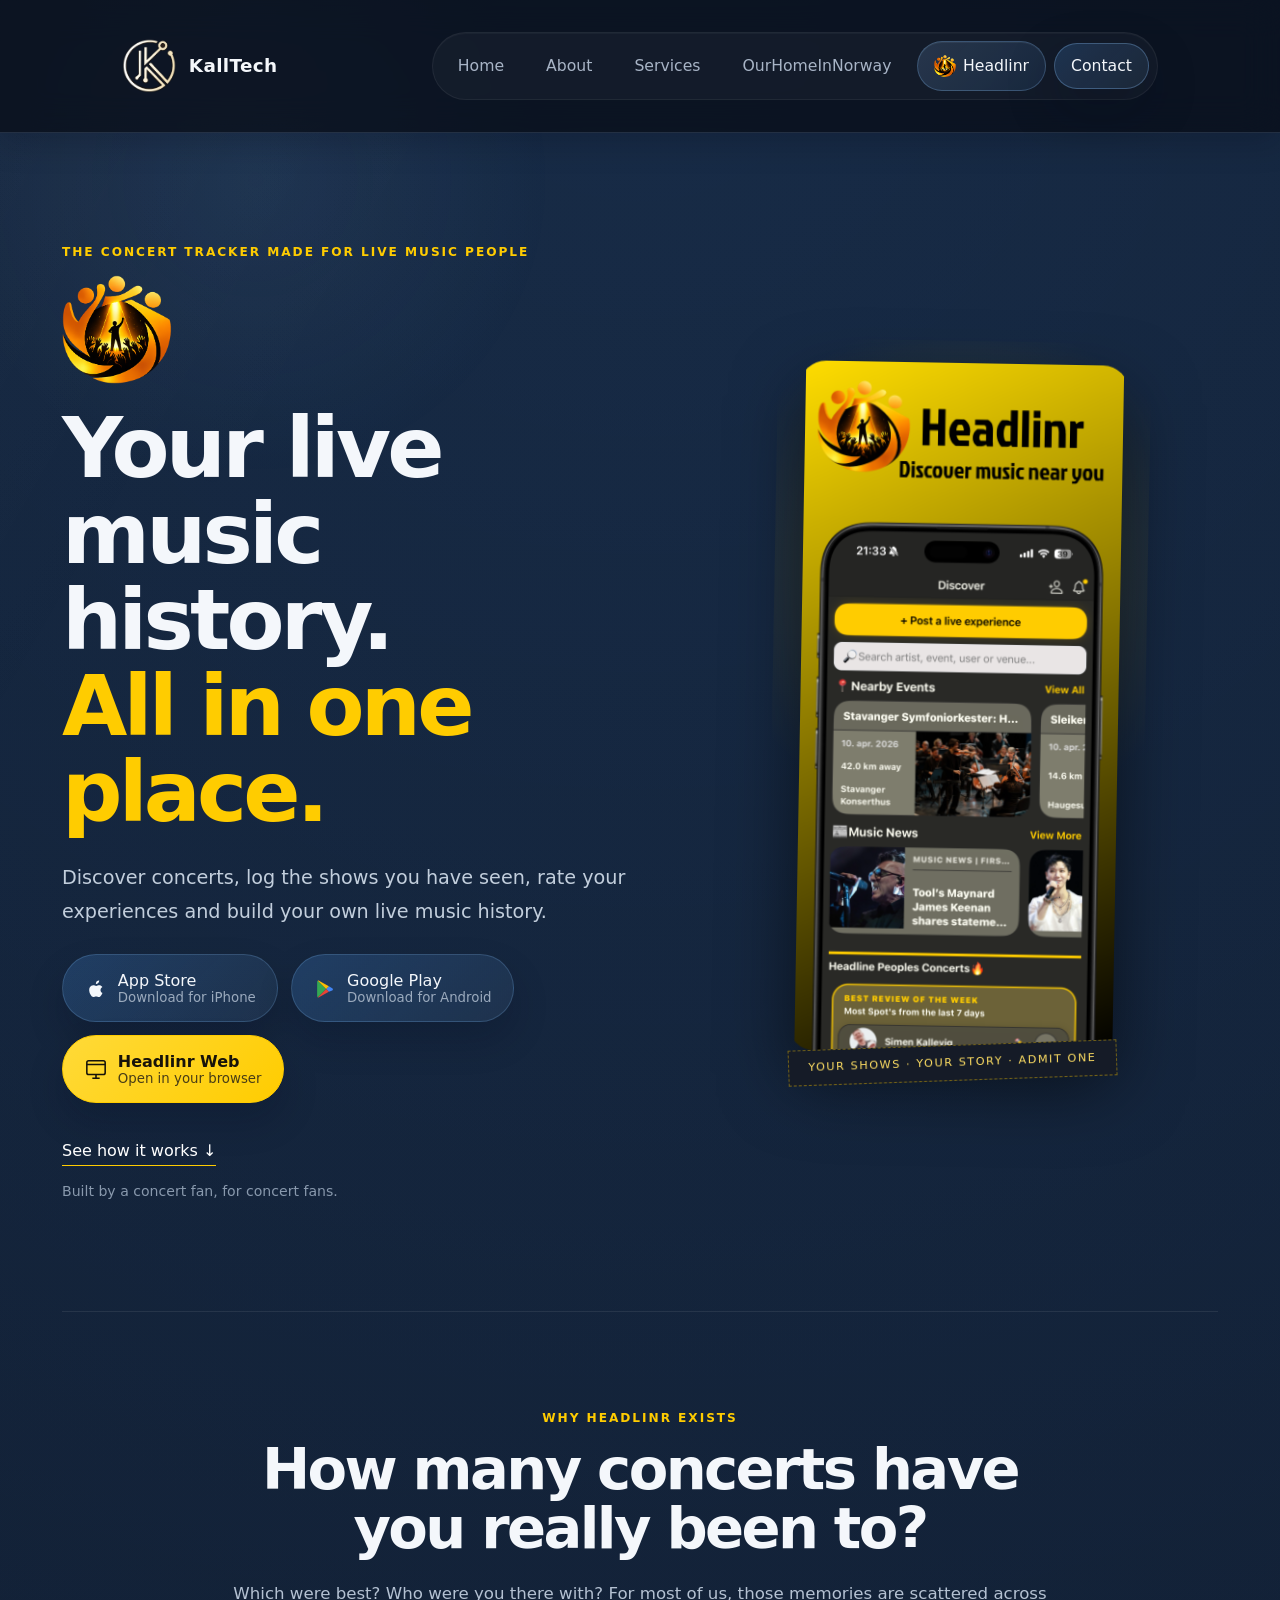
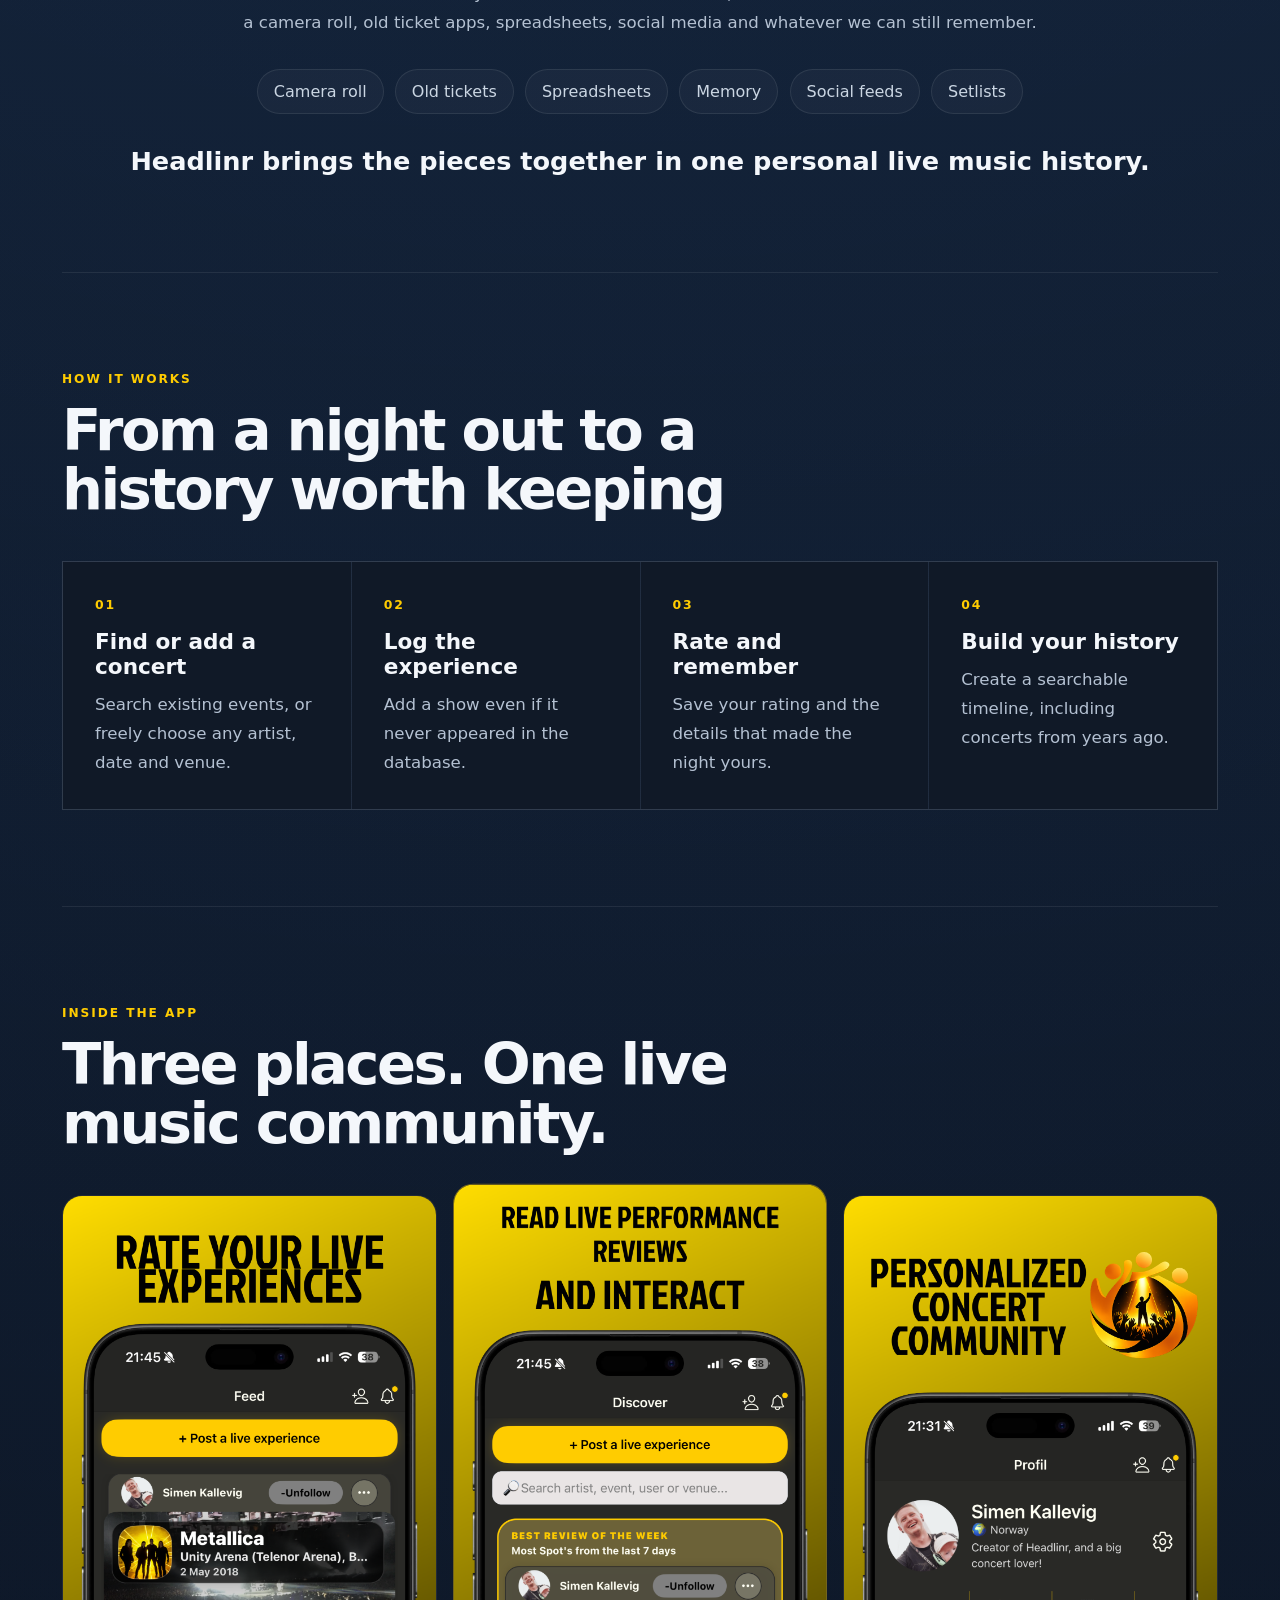
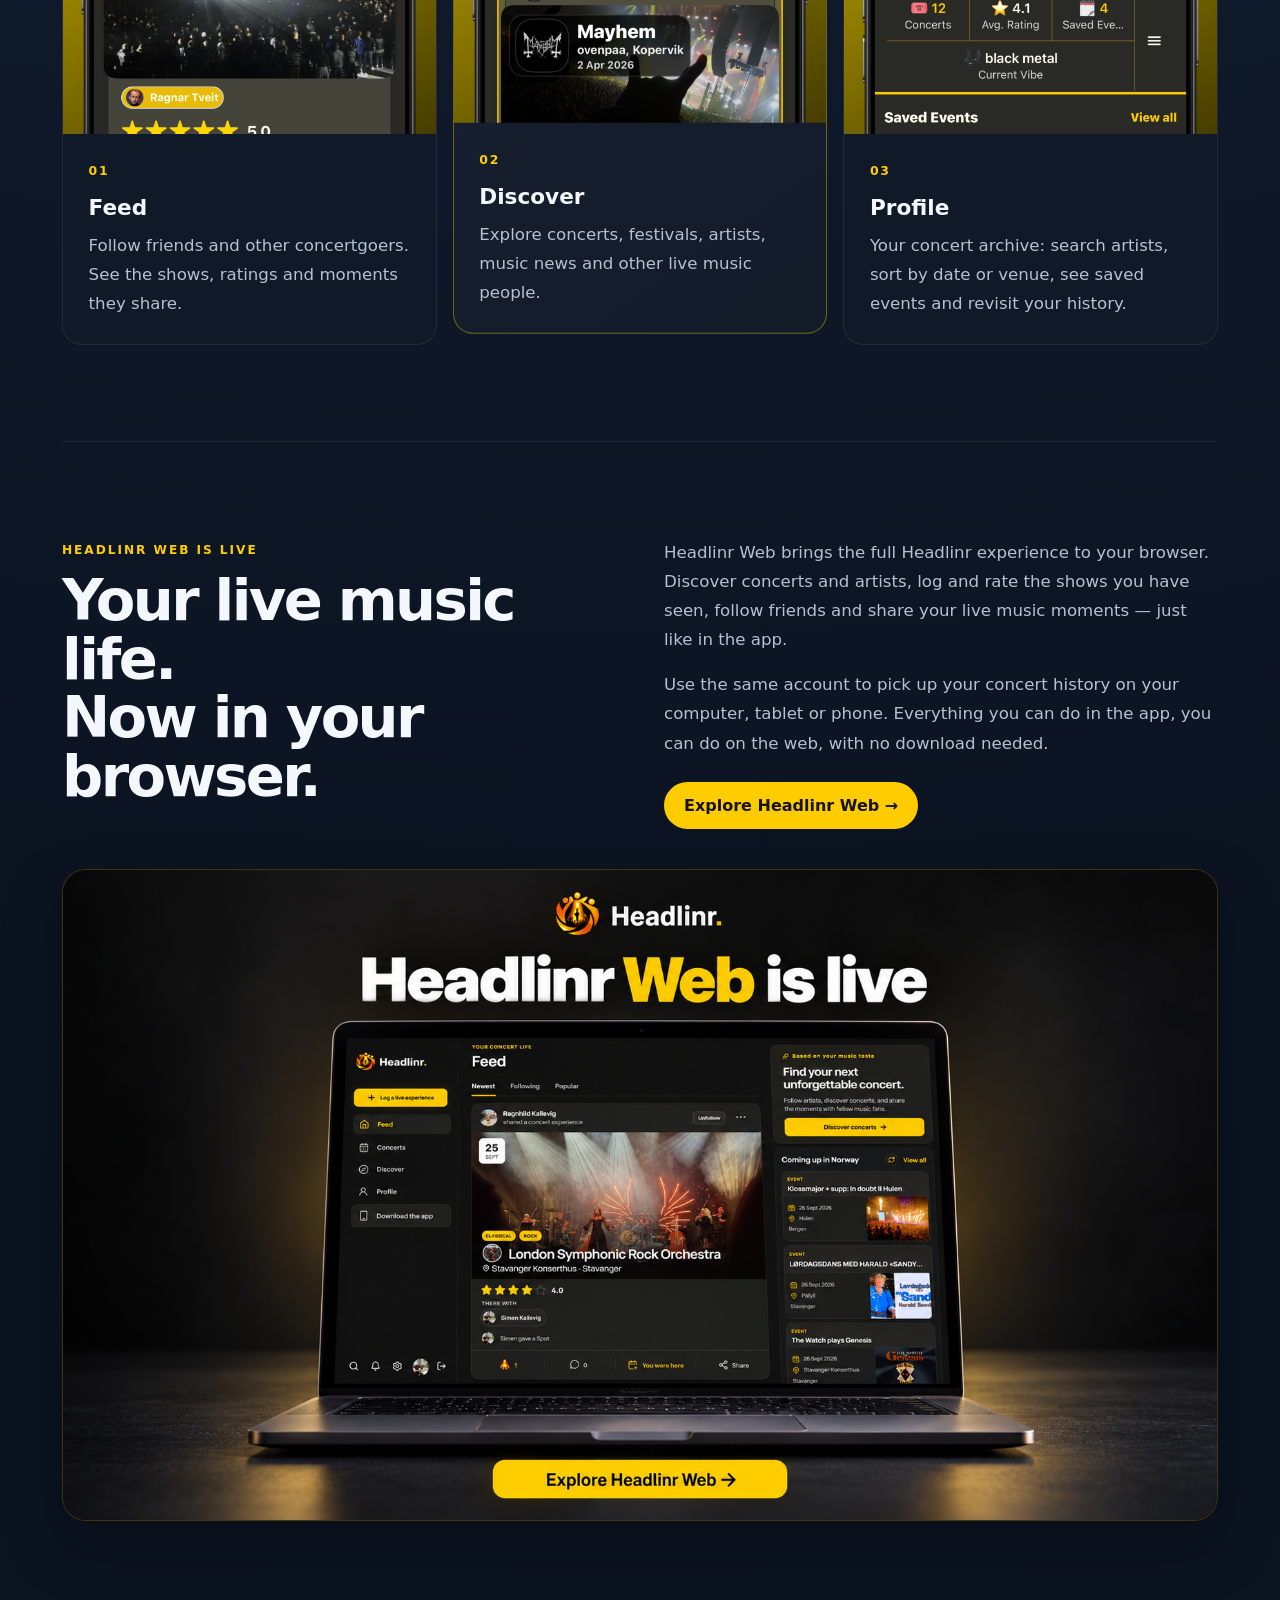
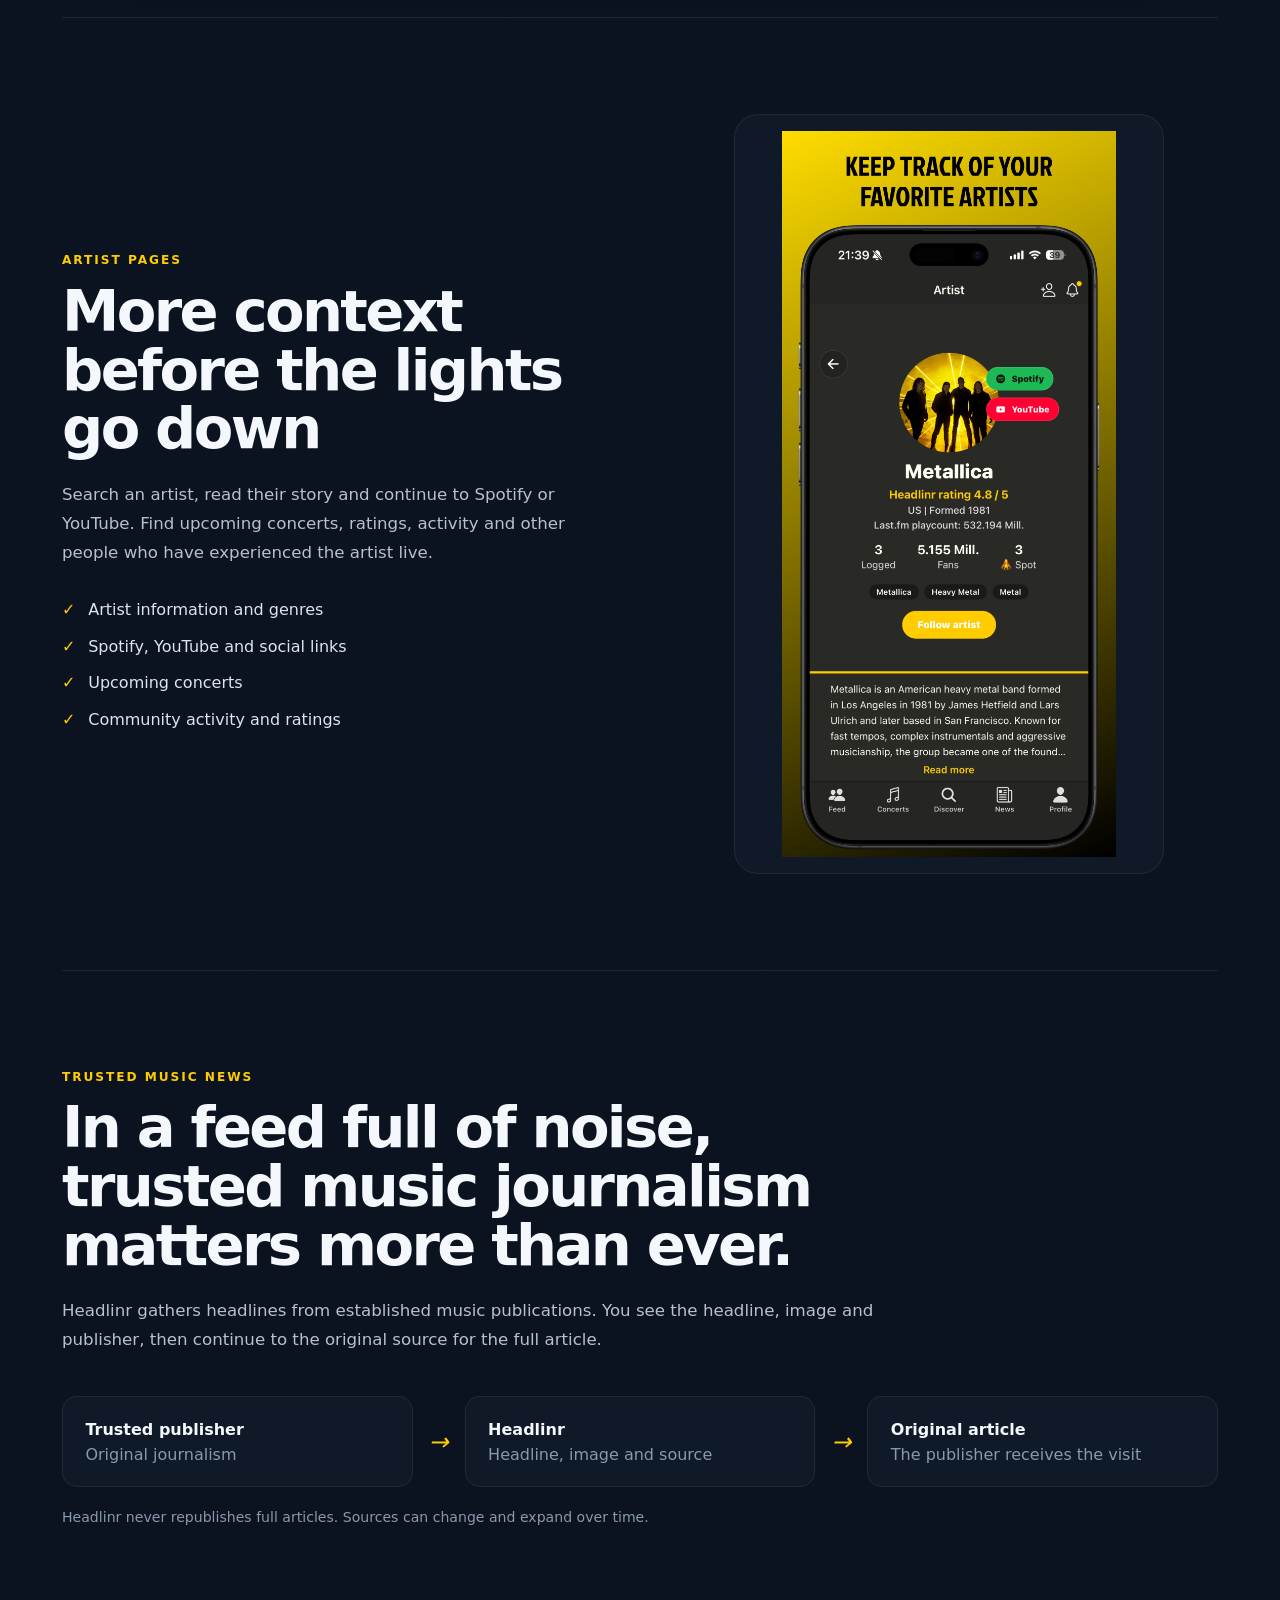
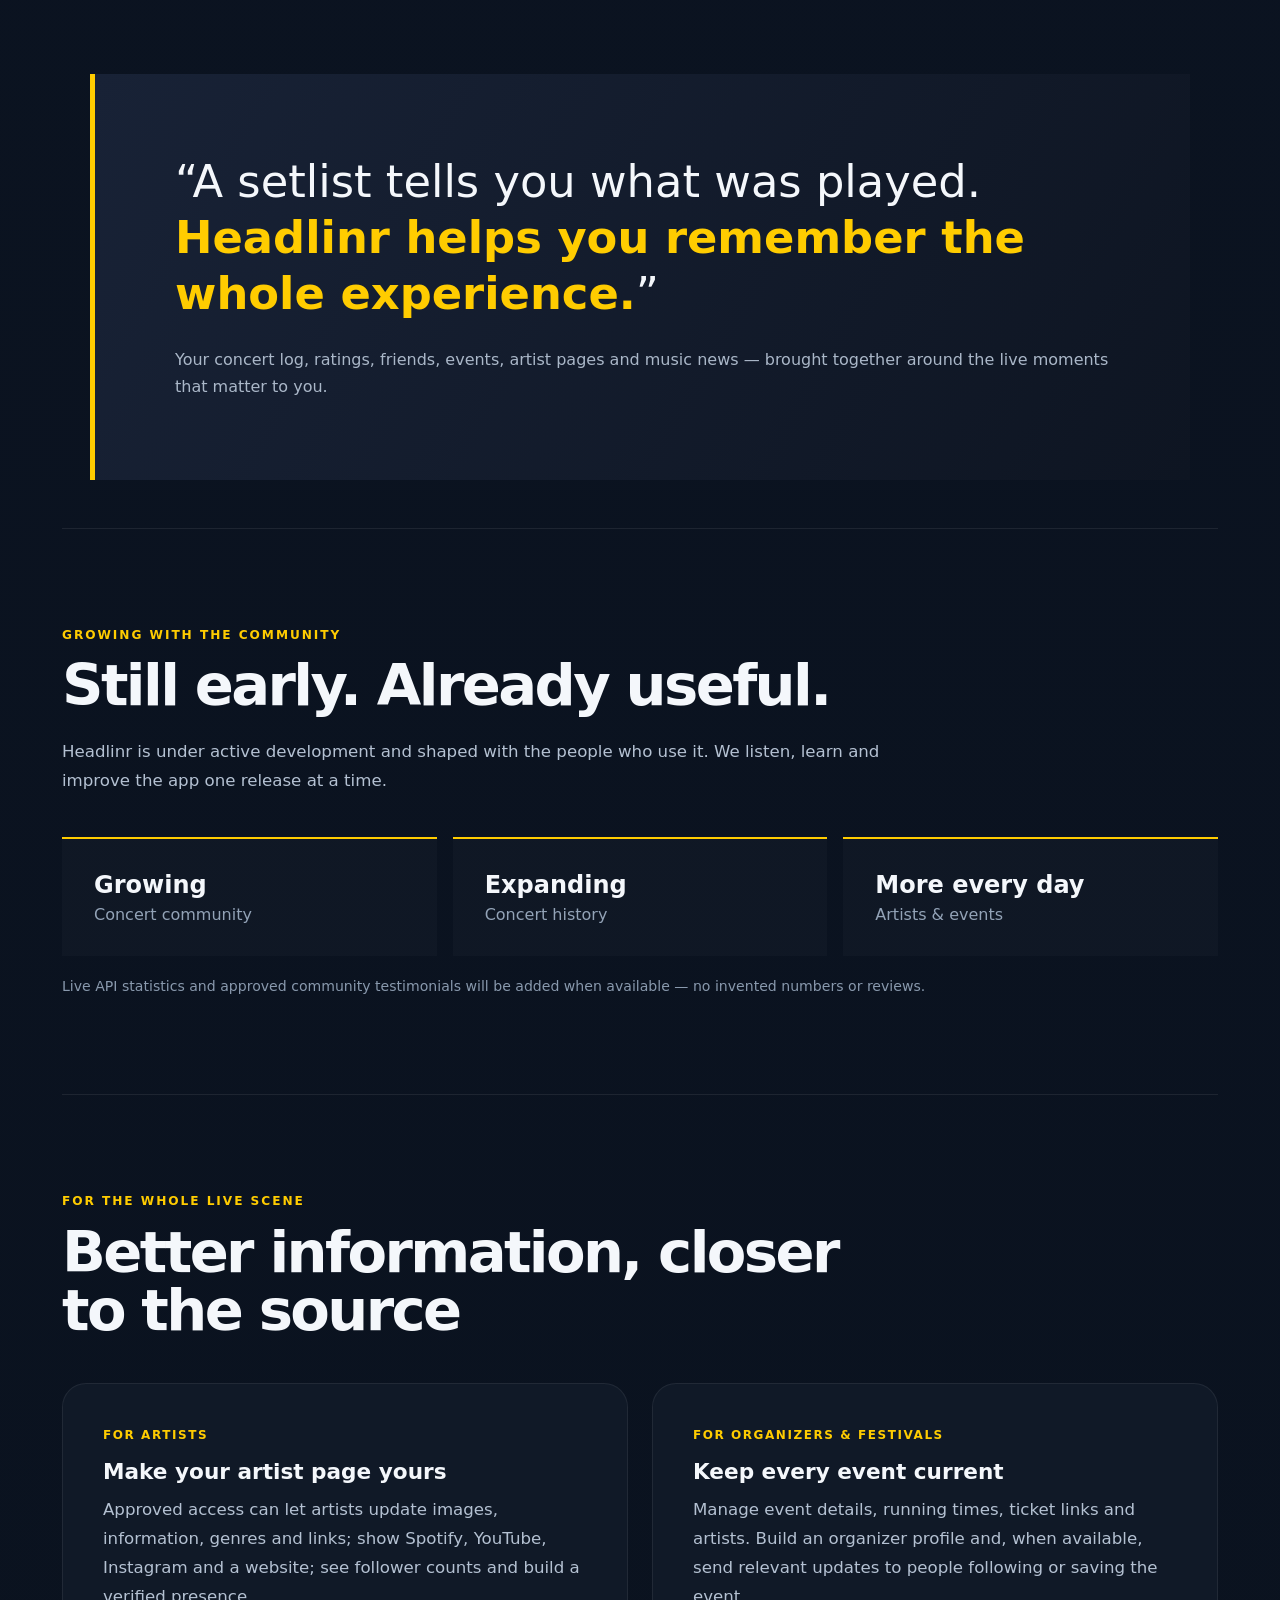
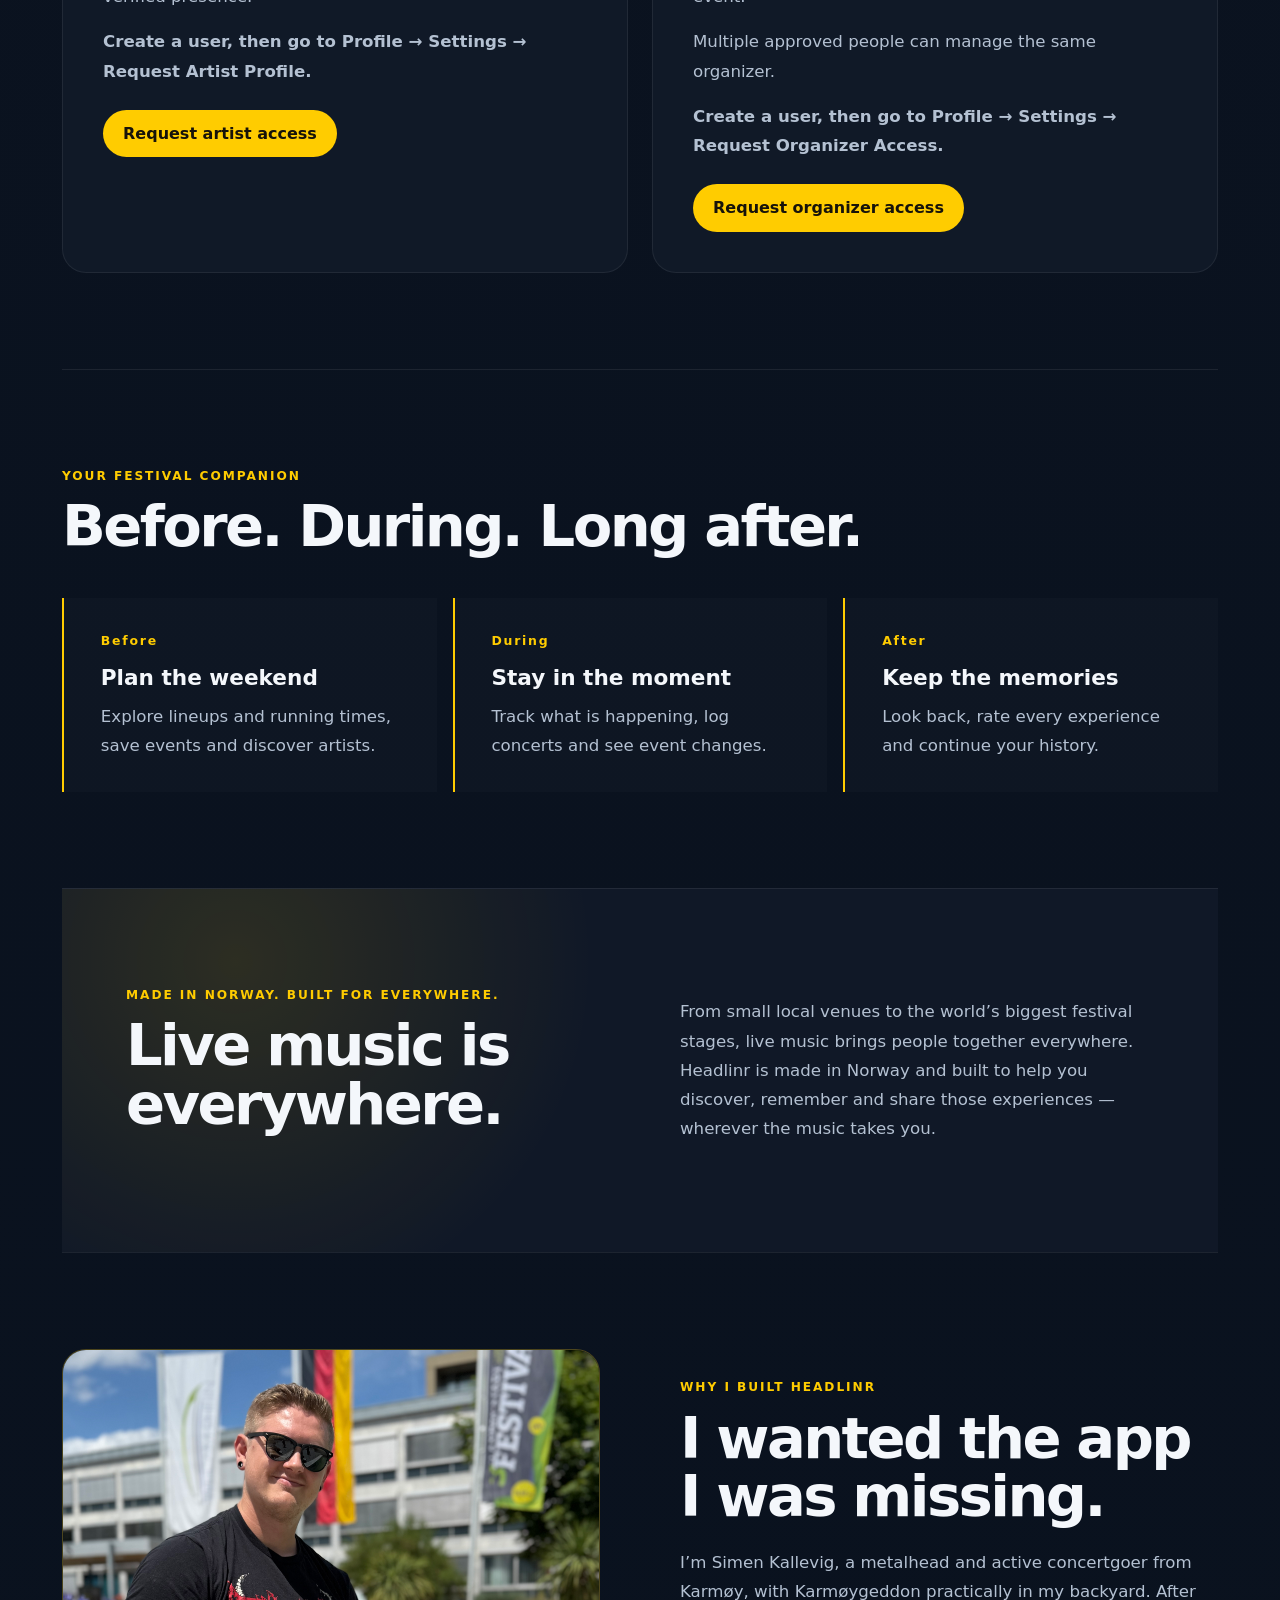
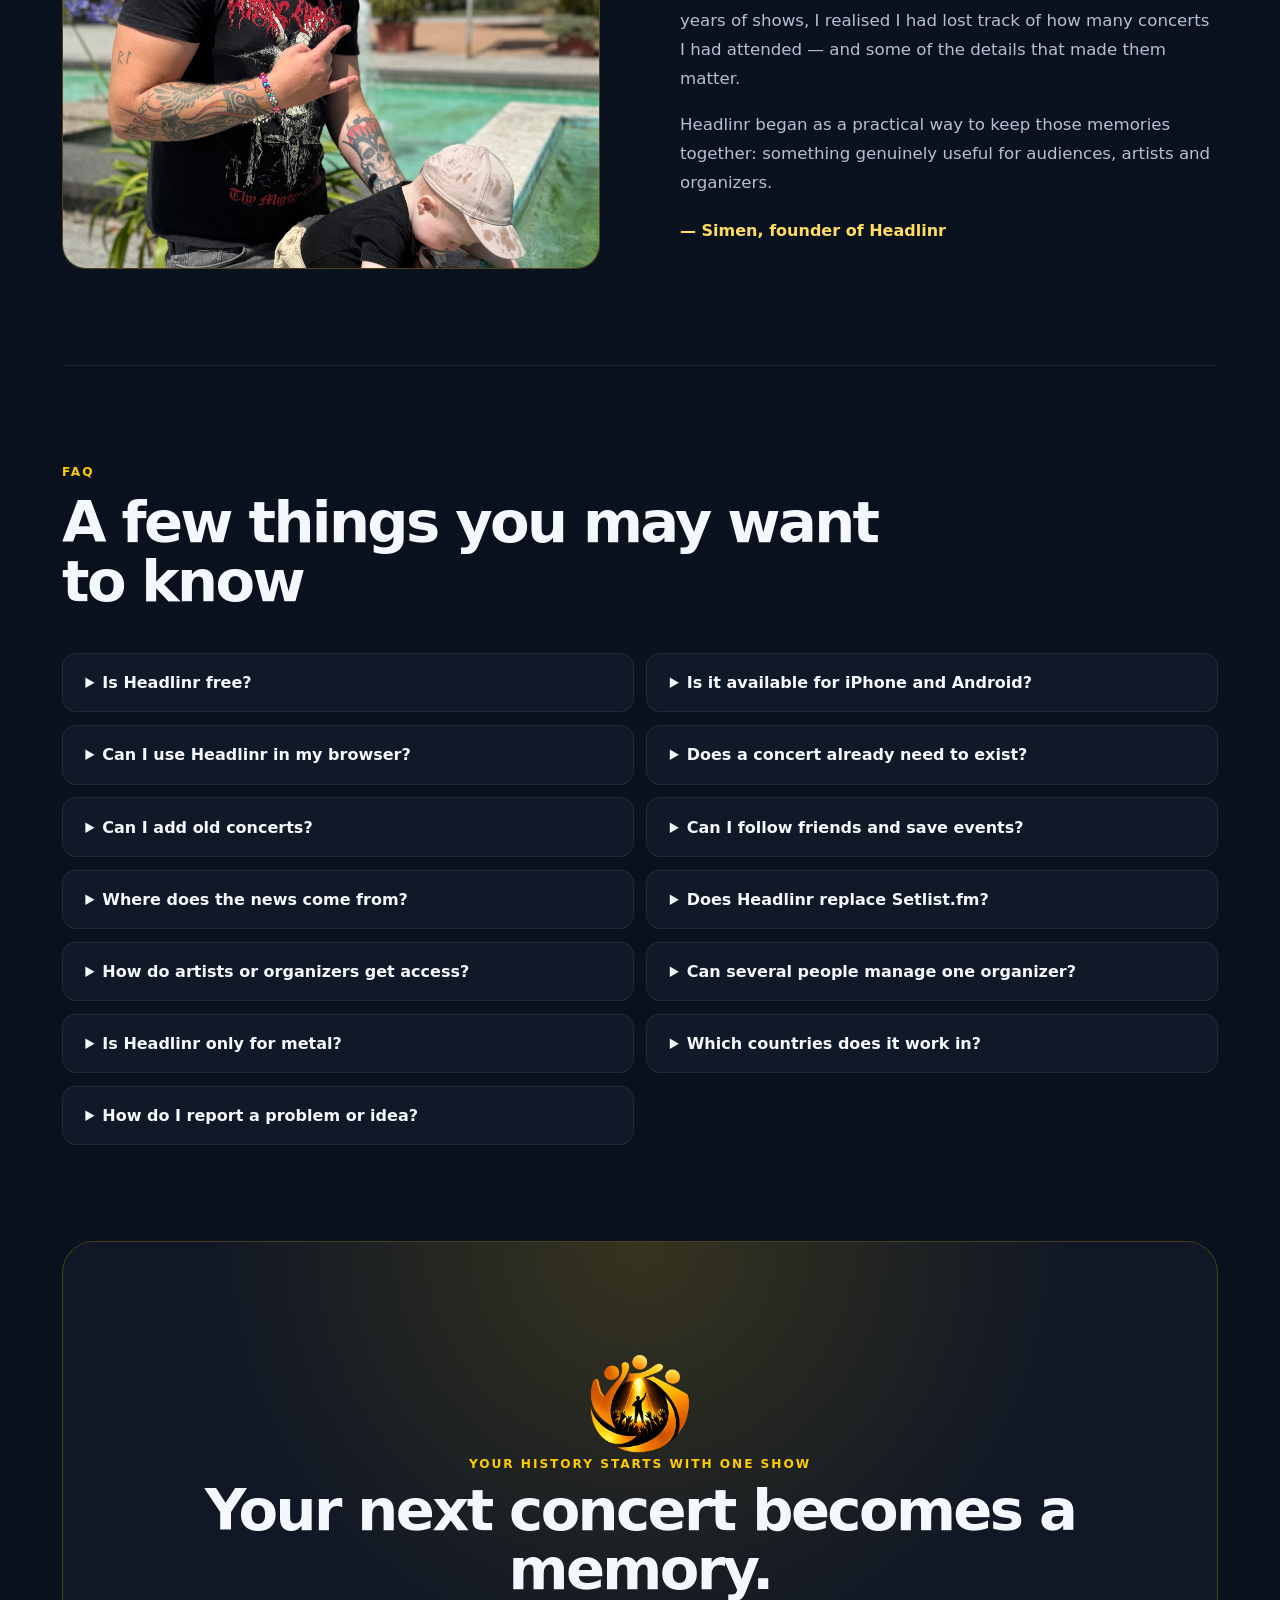
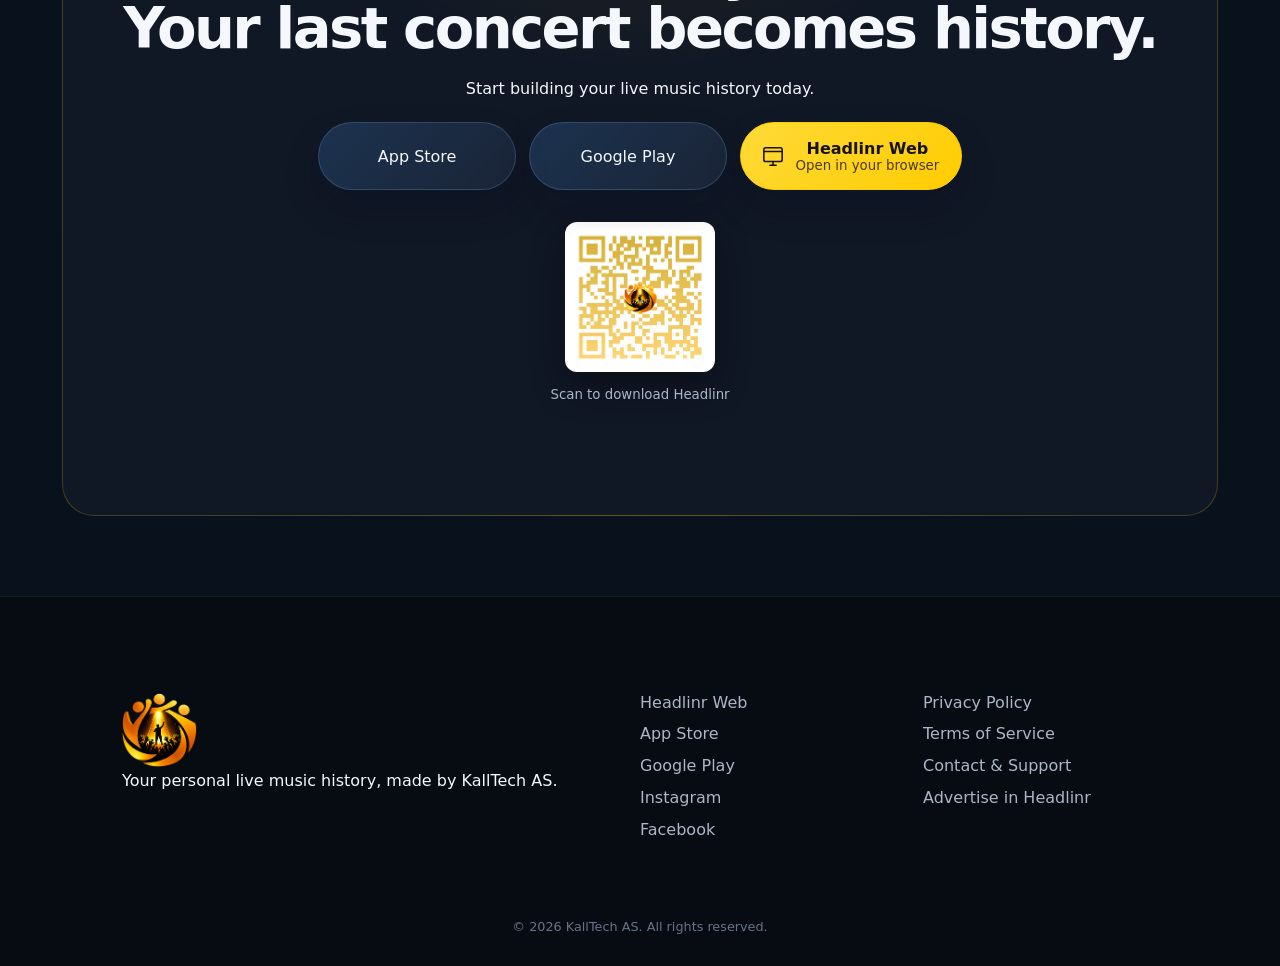
==== commit 6e2b2872: "Utarbeidet Headlinr app page - WEB version er live - Lagt inn avsnitt, bildet og link til headlinr.n" ====
--- a/headlinr/index.html
+++ b/headlinr/index.html
@@ -5,20 +5,28 @@
 <meta name="description" content="Discover concerts, log the shows you have seen, rate your experiences and build your personal live music history with Headlinr.">
 <link rel="canonical" href="https://kalltech.no/headlinr/"><link rel="icon" href="../headlinrfavicon.ico">
 <meta property="og:type" content="website"><meta property="og:title" content="Headlinr — Your Live Music History"><meta property="og:description" content="A concert tracker and live music community for fans, artists and organizers."><meta property="og:image" content="https://kalltech.no/assets/Headlinr_Promo.png"><meta name="twitter:card" content="summary_large_image">
-<link rel="stylesheet" href="../css/style.css?v=20260716-1">
+<link rel="stylesheet" href="../css/style.css?v=20261009-1">
 <script type="application/ld+json">{"@context":"https://schema.org","@type":"MobileApplication","name":"Headlinr","applicationCategory":"EntertainmentApplication","operatingSystem":"iOS, Android","offers":{"@type":"Offer","price":"0","priceCurrency":"USD"},"publisher":{"@type":"Organization","name":"KallTech AS"}}</script>
 </head><body>
 <a class="skip-link" href="#content">Skip to content</a>
 <header class="navbar"><div class="container nav-content"><a href="/" class="logo"><img src="../assets/Logo-Kalltech.png" alt="KallTech"><span>KallTech</span></a><nav class="nav-links" aria-label="Main navigation"><a href="/">Home</a><a href="/about/">About</a><a href="/services/">Services</a><a href="/ourhomeinnorway/">OurHomeInNorway</a><a href="/headlinr/" class="active headlinr-link"><img src="../assets/Headlinr-logo.png" class="headlinr-icon" alt="">Headlinr</a><a href="/contact/" class="btn">Contact</a></nav><button class="menu-button" type="button" onclick="toggleMenu()" aria-label="Open navigation"><span></span><span></span><span></span></button></div></header>
 <nav class="mobile-menu" id="mobileMenu" aria-label="Mobile navigation"><a href="/">Home</a><a href="/about/">About</a><a href="/services/">Services</a><a href="/ourhomeinnorway/">OurHomeInNorway</a><a href="/headlinr/" class="active">Headlinr</a><a href="/contact/">Contact</a></nav>
 <main id="content" class="headlinr-page headlinr-landing">
-<section class="hl-hero"><div><p class="hl-eyebrow">The concert tracker made for live music people</p><img class="hl-wordmark" src="../assets/Headlinr-logo.png" alt="Headlinr"><h1>Your live music history.<br><em>All in one place.</em></h1><p class="hl-lead">Discover concerts, log the shows you have seen, rate your experiences and build your own live music history.</p><div class="hl-stores"><a class="store-button" href="https://apps.apple.com/us/app/headlinr-live-music-events/id6761029478"><img src="../assets/apple-logo.svg" alt=""><span>App Store<small>Download for iPhone</small></span></a><a class="store-button" href="https://play.google.com/store/apps/details?id=no.kalltech.headlinr"><img src="../assets/google-play-logo.svg" alt=""><span>Google Play<small>Download for Android</small></span></a></div><a class="hl-down" href="#how">See how it works ↓</a><p class="hl-note">Built by a concert fan, for concert fans.</p></div><div class="hl-visual"><img src="../assets/Apple iPhone 16 Pro Max Screenshot 1.png" alt="Headlinr Discover screen showing nearby concerts and music news"><span>YOUR SHOWS · YOUR STORY · ADMIT ONE</span></div></section>
+<section class="hl-hero"><div><p class="hl-eyebrow">The concert tracker made for live music people</p><img class="hl-wordmark" src="../assets/Headlinr-logo.png" alt="Headlinr"><h1>Your live music history.<br><em>All in one place.</em></h1><p class="hl-lead">Discover concerts, log the shows you have seen, rate your experiences and build your own live music history.</p><div class="hl-stores"><a class="store-button" href="https://apps.apple.com/us/app/headlinr-live-music-events/id6761029478"><img src="../assets/apple-logo.svg" alt=""><span>App Store<small>Download for iPhone</small></span></a><a class="store-button" href="https://play.google.com/store/apps/details?id=no.kalltech.headlinr"><img src="../assets/google-play-logo.svg" alt=""><span>Google Play<small>Download for Android</small></span></a><a class="store-button hl-web-button" href="https://headlinr.no/"><svg width="22" height="22" viewBox="0 0 24 24" fill="none" stroke="currentColor" stroke-width="1.7" aria-hidden="true"><rect x="2" y="3" width="20" height="15" rx="2"/><path d="M2 7h20M8 22h8M12 18v4"/></svg><span>Headlinr Web<small>Open in your browser</small></span></a></div><a class="hl-down" href="#how">See how it works ↓</a><p class="hl-note">Built by a concert fan, for concert fans.</p></div><div class="hl-visual"><img src="../assets/Apple iPhone 16 Pro Max Screenshot 1.png" alt="Headlinr Discover screen showing nearby concerts and music news"><span>YOUR SHOWS · YOUR STORY · ADMIT ONE</span></div></section>
 
 <section class="hl-section hl-problem"><header><p class="hl-eyebrow">Why Headlinr exists</p><h2>How many concerts have you really been to?</h2><p>Which were best? Who were you there with? For most of us, those memories are scattered across a camera roll, old ticket apps, spreadsheets, social media and whatever we can still remember.</p></header><div class="hl-tags"><span>Camera roll</span><span>Old tickets</span><span>Spreadsheets</span><span>Memory</span><span>Social feeds</span><span>Setlists</span></div><strong>Headlinr brings the pieces together in one personal live music history.</strong></section>
 
 <section id="how" class="hl-section"><header><p class="hl-eyebrow">How it works</p><h2>From a night out to a history worth keeping</h2></header><ol class="hl-steps"><li><b>01</b><h3>Find or add a concert</h3><p>Search existing events, or freely choose any artist, date and venue.</p></li><li><b>02</b><h3>Log the experience</h3><p>Add a show even if it never appeared in the database.</p></li><li><b>03</b><h3>Rate and remember</h3><p>Save your rating and the details that made the night yours.</p></li><li><b>04</b><h3>Build your history</h3><p>Create a searchable timeline, including concerts from years ago.</p></li></ol></section>
 
 <section class="hl-section"><header><p class="hl-eyebrow">Inside the app</p><h2>Three places. One live music community.</h2></header><div class="hl-cards hl-screen-cards"><article><img loading="lazy" src="../assets/Apple iPhone 16 Pro Max Screenshot 2.png" alt="Headlinr Feed with a rated live experience"><div><b>01</b><h3>Feed</h3><p>Follow friends and other concertgoers. See the shows, ratings and moments they share.</p></div></article><article><img loading="lazy" src="../assets/Apple iPhone 16 Pro Max Screenshot 5.png" alt="Headlinr Discover showing a community concert review"><div><b>02</b><h3>Discover</h3><p>Explore concerts, festivals, artists, music news and other live music people.</p></div></article><article><img loading="lazy" src="../assets/Apple iPhone 16 Pro Max Screenshot 4.png" alt="Headlinr profile with concert statistics and saved events"><div><b>03</b><h3>Profile</h3><p>Your concert archive: search artists, sort by date or venue, see saved events and revisit your history.</p></div></article></div></section>
+
+<section id="headlinr-web" class="hl-section hl-web" aria-labelledby="hl-web-title">
+  <div class="hl-web-intro">
+    <header><p class="hl-eyebrow">Headlinr Web is live</p><h2 id="hl-web-title">Your live music life.<br>Now in your browser.</h2></header>
+    <div><p>Headlinr Web brings the full Headlinr experience to your browser. Discover concerts and artists, log and rate the shows you have seen, follow friends and share your live music moments — just like in the app.</p><p>Use the same account to pick up your concert history on your computer, tablet or phone. Everything you can do in the app, you can do on the web, with no download needed.</p><a class="hl-button" href="https://headlinr.no/">Explore Headlinr Web <span aria-hidden="true">→</span></a></div>
+  </div>
+  <a class="hl-web-preview" href="https://headlinr.no/" aria-label="Explore Headlinr Web"><img loading="lazy" src="../assets/Headlinr_Web.png" width="1672" height="941" alt="Headlinr Web on a laptop, showing the concert feed, a rated live experience and upcoming concerts"></a>
+</section>
 
 <section class="hl-section hl-split"><div><p class="hl-eyebrow">Artist pages</p><h2>More context before the lights go down</h2><p>Search an artist, read their story and continue to Spotify or YouTube. Find upcoming concerts, ratings, activity and other people who have experienced the artist live.</p><ul><li>Artist information and genres</li><li>Spotify, YouTube and social links</li><li>Upcoming concerts</li><li>Community activity and ratings</li></ul></div><img loading="lazy" src="../assets/Apple iPhone 16 Pro Max Screenshot 3.png" alt="Headlinr artist page with artist information, ratings, Spotify and YouTube links"></section>
 
@@ -37,9 +45,9 @@
 <section class="hl-section hl-founder"><figure class="hl-photo"><img loading="lazy" src="../assets/Founder_photo.jpeg" alt="Headlinr founder Simen Kallevig at a music festival"></figure><div><p class="hl-eyebrow">Why I built Headlinr</p><h2>I wanted the app I was missing.</h2><p>I’m Simen Kallevig, a metalhead and active concertgoer from Karmøy, with Karmøygeddon practically in my backyard. After years of shows, I realised I had lost track of how many concerts I had attended — and some of the details that made them matter.</p><p>Headlinr began as a practical way to keep those memories together: something genuinely useful for audiences, artists and organizers.</p><strong>— Simen, founder of Headlinr</strong></div></section>
 
 <section class="hl-section"><header><p class="hl-eyebrow">FAQ</p><h2>A few things you may want to know</h2></header><div class="hl-faq">
-<details><summary>Is Headlinr free?</summary><p>Yes. Headlinr is free to download and use.</p></details><details><summary>Is it available for iPhone and Android?</summary><p>Yes, in the App Store and Google Play.</p></details><details><summary>Does a concert already need to exist?</summary><p>No. Add it yourself with any artist, date and venue.</p></details><details><summary>Can I add old concerts?</summary><p>Yes. Rebuilding your history is a core part of Headlinr.</p></details><details><summary>Can I follow friends and save events?</summary><p>Yes. Follow other concertgoers and save upcoming events.</p></details><details><summary>Where does the news come from?</summary><p>Selected established publications. Headlinr links to the original publisher for the full story.</p></details><details><summary>Does Headlinr replace Setlist.fm?</summary><p>No. It complements setlist services by focusing on your wider experience.</p></details><details><summary>How do artists or organizers get access?</summary><p>Use the relevant request inside Profile → Settings.</p></details><details><summary>Can several people manage one organizer?</summary><p>Yes, after each person has been approved.</p></details><details><summary>Is Headlinr only for metal?</summary><p>No. Its roots are metal, but it is made for live music across genres.</p></details><details><summary>Which countries does it work in?</summary><p>It starts from Norway and is built for international use. Coverage keeps growing.</p></details><details><summary>How do I report a problem or idea?</summary><p>Visit <a href="/headlinr/support/">Headlinr Support</a>.</p></details></div></section>
+<details><summary>Is Headlinr free?</summary><p>Yes. Headlinr is free to download and use.</p></details><details><summary>Is it available for iPhone and Android?</summary><p>Yes, in the App Store and Google Play.</p></details><details><summary>Can I use Headlinr in my browser?</summary><p>Yes. <a href="https://headlinr.no/">Headlinr Web</a> lets you do everything you can do in the app, directly in your browser. Sign in with the same account — no download needed.</p></details><details><summary>Does a concert already need to exist?</summary><p>No. Add it yourself with any artist, date and venue.</p></details><details><summary>Can I add old concerts?</summary><p>Yes. Rebuilding your history is a core part of Headlinr.</p></details><details><summary>Can I follow friends and save events?</summary><p>Yes. Follow other concertgoers and save upcoming events.</p></details><details><summary>Where does the news come from?</summary><p>Selected established publications. Headlinr links to the original publisher for the full story.</p></details><details><summary>Does Headlinr replace Setlist.fm?</summary><p>No. It complements setlist services by focusing on your wider experience.</p></details><details><summary>How do artists or organizers get access?</summary><p>Use the relevant request inside Profile → Settings.</p></details><details><summary>Can several people manage one organizer?</summary><p>Yes, after each person has been approved.</p></details><details><summary>Is Headlinr only for metal?</summary><p>No. Its roots are metal, but it is made for live music across genres.</p></details><details><summary>Which countries does it work in?</summary><p>It starts from Norway and is built for international use. Coverage keeps growing.</p></details><details><summary>How do I report a problem or idea?</summary><p>Visit <a href="/headlinr/support/">Headlinr Support</a>.</p></details></div></section>
 
-<section class="hl-cta"><img src="../assets/Headlinr-logo.png" alt="Headlinr"><p class="hl-eyebrow">Your history starts with one show</p><h2>Your next concert becomes a memory.<br>Your last concert becomes history.</h2><p>Start building your live music history today.</p><div class="hl-stores"><a class="store-button" href="https://apps.apple.com/us/app/headlinr-live-music-events/id6761029478">App Store</a><a class="store-button" href="https://play.google.com/store/apps/details?id=no.kalltech.headlinr">Google Play</a></div><a class="hl-qr" href="https://kalltech.no/headlinr/" aria-label="Open the Headlinr download page"><img loading="lazy" src="../assets/headlinr_qr.png" alt="QR code for downloading Headlinr"></a><small class="hl-qr-label">Scan to download Headlinr</small></section>
+<section class="hl-cta"><img src="../assets/Headlinr-logo.png" alt="Headlinr"><p class="hl-eyebrow">Your history starts with one show</p><h2>Your next concert becomes a memory.<br>Your last concert becomes history.</h2><p>Start building your live music history today.</p><div class="hl-stores"><a class="store-button" href="https://apps.apple.com/us/app/headlinr-live-music-events/id6761029478">App Store</a><a class="store-button" href="https://play.google.com/store/apps/details?id=no.kalltech.headlinr">Google Play</a><a class="store-button hl-web-button" href="https://headlinr.no/"><svg width="22" height="22" viewBox="0 0 24 24" fill="none" stroke="currentColor" stroke-width="1.7" aria-hidden="true"><rect x="2" y="3" width="20" height="15" rx="2"/><path d="M2 7h20M8 22h8M12 18v4"/></svg><span>Headlinr Web<small>Open in your browser</small></span></a></div><a class="hl-qr" href="https://kalltech.no/headlinr/" aria-label="Open the Headlinr download page"><img loading="lazy" src="../assets/headlinr_qr.png" alt="QR code for downloading Headlinr"></a><small class="hl-qr-label">Scan to download Headlinr</small></section>
 </main>
-<footer class="hl-footer"><div class="container"><div><img src="../assets/Headlinr-logo.png" alt="Headlinr"><p>Your personal live music history, made by KallTech AS.</p></div><nav><a href="https://apps.apple.com/us/app/headlinr-live-music-events/id6761029478">App Store</a><a href="https://play.google.com/store/apps/details?id=no.kalltech.headlinr">Google Play</a><a href="https://www.instagram.com/headlinr_app/">Instagram</a><a href="https://www.facebook.com/profile.php?id=61591359666129">Facebook</a></nav><nav><a href="/headlinr/privacy/">Privacy Policy</a><a href="/headlinr/terms/">Terms of Service</a><a href="/headlinr/support/">Contact &amp; Support</a><a href="https://api.headlinr.kalltech.no/advertise">Advertise in Headlinr</a></nav></div><p>© 2026 KallTech AS. All rights reserved.</p></footer>
-<script src="../assets/site.js"></script></body></html>
+<footer class="hl-footer"><div class="container"><div><img src="../assets/Headlinr-logo.png" alt="Headlinr"><p>Your personal live music history, made by KallTech AS.</p></div><nav><a href="https://headlinr.no/">Headlinr Web</a><a href="https://apps.apple.com/us/app/headlinr-live-music-events/id6761029478">App Store</a><a href="https://play.google.com/store/apps/details?id=no.kalltech.headlinr">Google Play</a><a href="https://www.instagram.com/headlinr_app/">Instagram</a><a href="https://www.facebook.com/profile.php?id=61591359666129">Facebook</a></nav><nav><a href="/headlinr/privacy/">Privacy Policy</a><a href="/headlinr/terms/">Terms of Service</a><a href="/headlinr/support/">Contact &amp; Support</a><a href="https://api.headlinr.kalltech.no/advertise">Advertise in Headlinr</a></nav></div><p>© 2026 KallTech AS. All rights reserved.</p></footer>
+<script src="../assets/site.js?v=20261009-1"></script></body></html>
--- a/css/style.css
+++ b/css/style.css
@@ -1385,6 +1385,68 @@
   }
 }
 
+.hl-stores .hl-web-button {
+  background: linear-gradient(135deg, #ffda38, #ffcc00);
+  border-color: #ffcc00;
+  color: #17130a;
+  font-weight: 700;
+}
+
+.hl-stores .hl-web-button small {
+  color: #493d16;
+  font-weight: 400;
+}
+
+.hl-stores .hl-web-button:hover {
+  background: #ffe36b;
+  border-color: #ffe36b;
+}
+
+.hl-web-intro {
+  display: grid;
+  grid-template-columns: 1fr 1fr;
+  align-items: center;
+  gap: 3rem;
+  margin-bottom: 2.5rem;
+}
+
+.hl-web-intro p + p {
+  margin-top: 1rem;
+}
+
+.hl-web-preview {
+  display: block;
+  overflow: hidden;
+  border: 1px solid #ffcc0038;
+  border-radius: 24px;
+  background: #080c14;
+  box-shadow: 0 24px 60px #0004;
+}
+
+.hl-web-preview img {
+  display: block;
+  width: 100%;
+  height: auto;
+}
+
+.hl-web-button:focus-visible,
+.hl-web .hl-button:focus-visible,
+.hl-web-preview:focus-visible {
+  outline: 3px solid #fff;
+  outline-offset: 5px;
+}
+
+@media (max-width: 900px) {
+  .hl-web-intro {
+    grid-template-columns: 1fr;
+    gap: 1rem;
+  }
+}
+
+@media (max-width: 600px) {
+  .hl-web-preview { border-radius: 14px; }
+}
+
 /* Mobile Styles */
 @media (max-width:768px){
 
